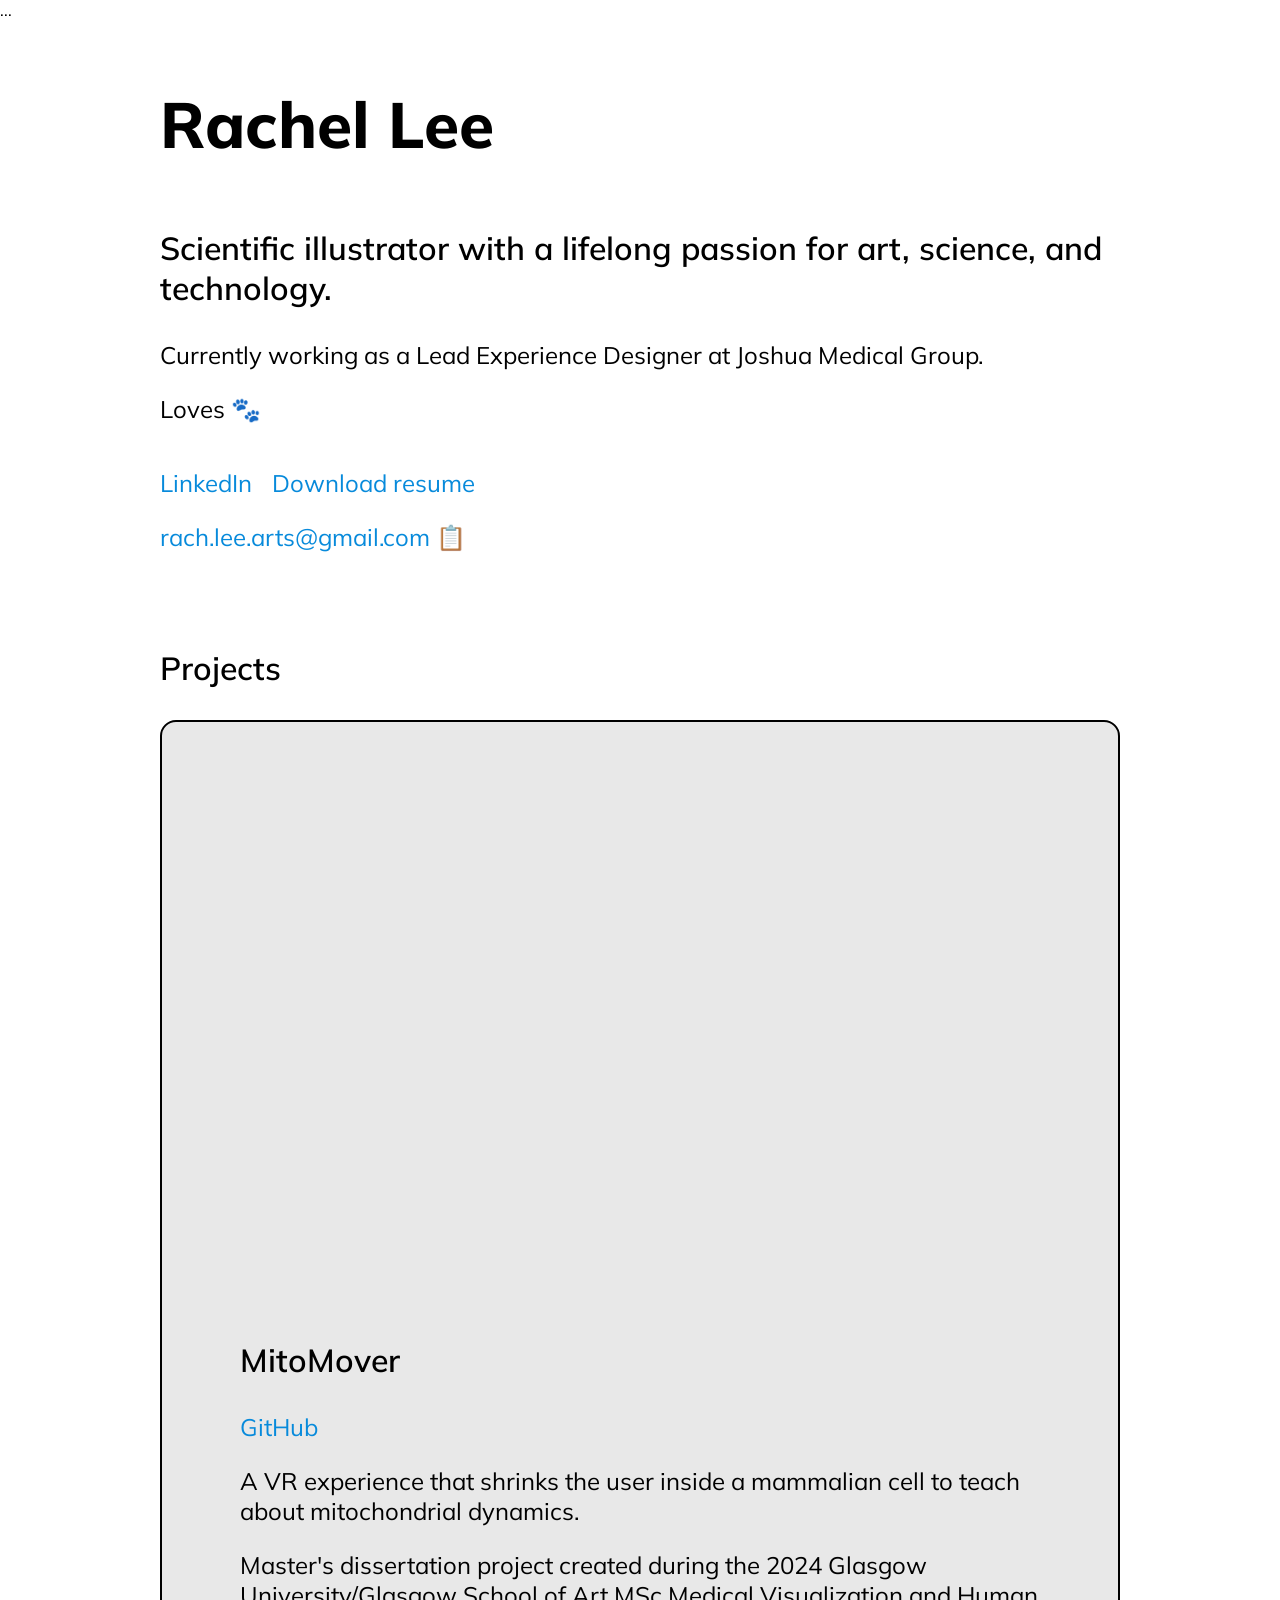
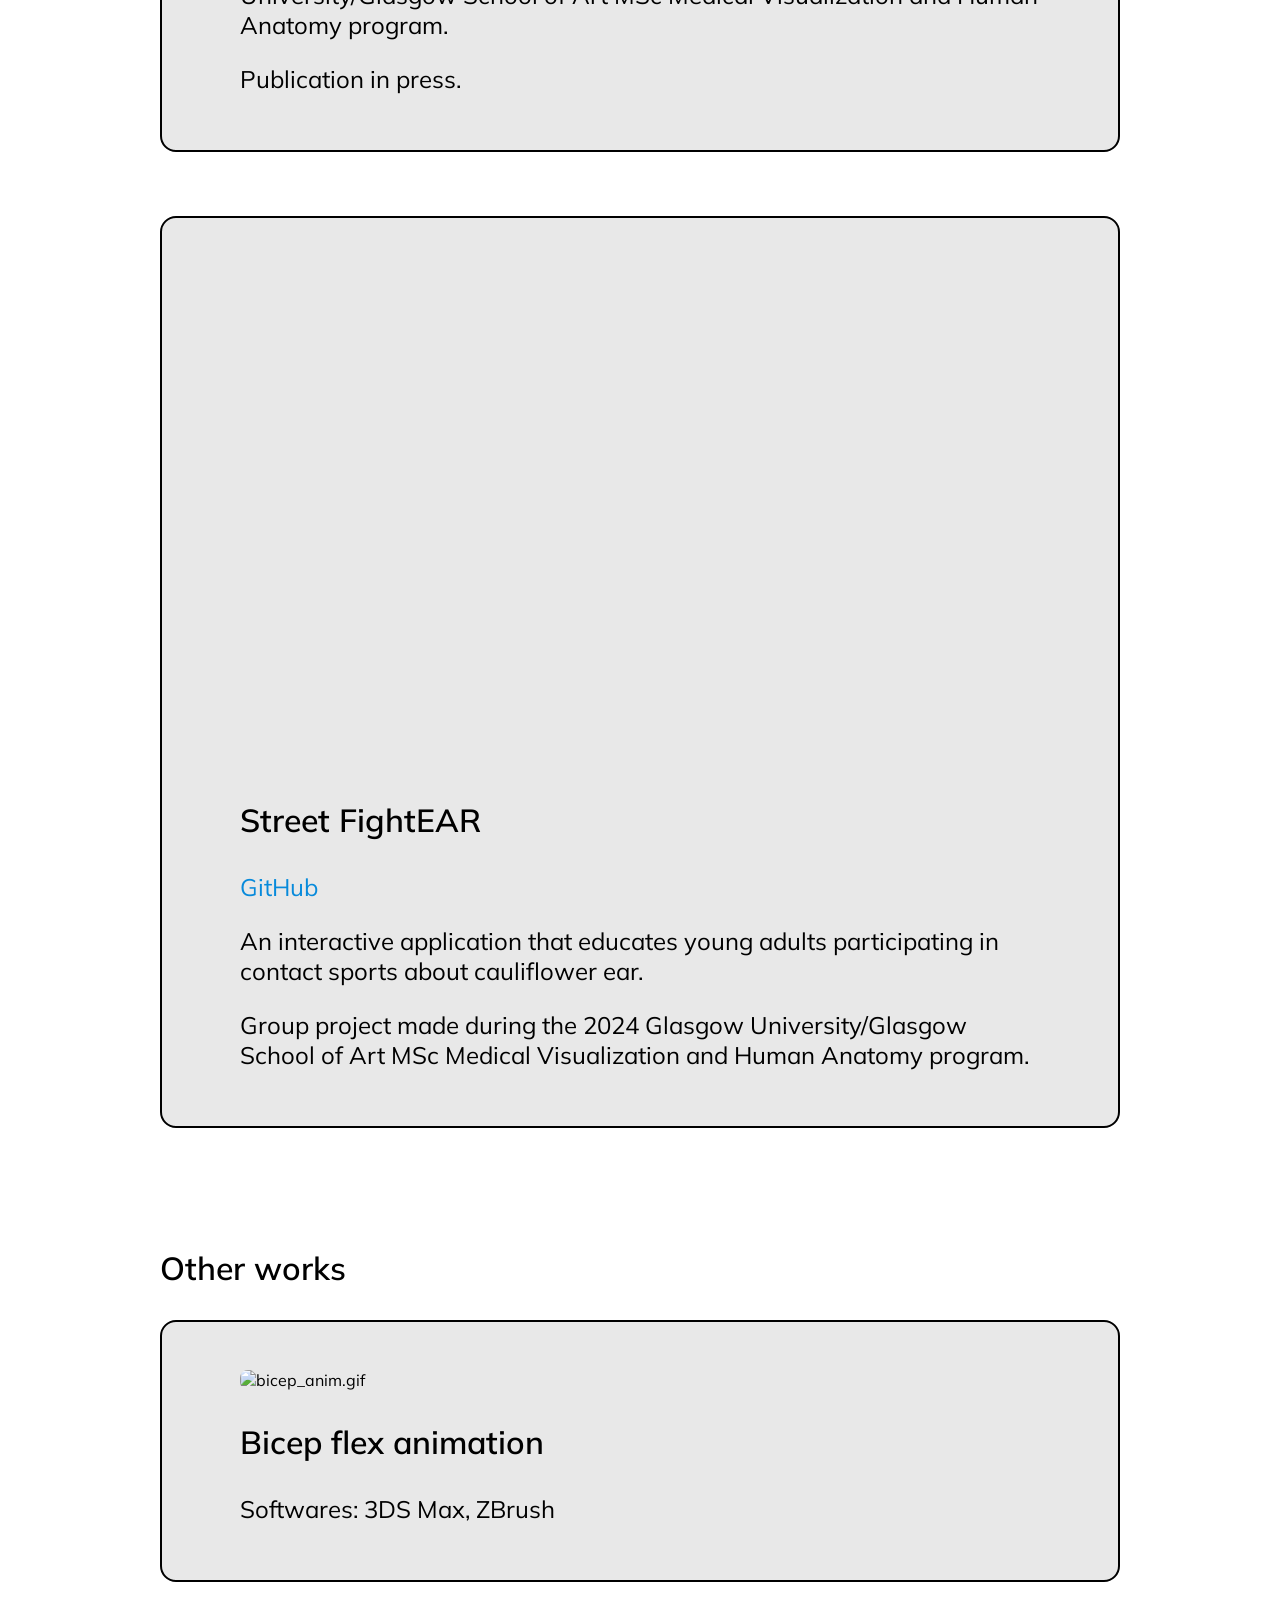
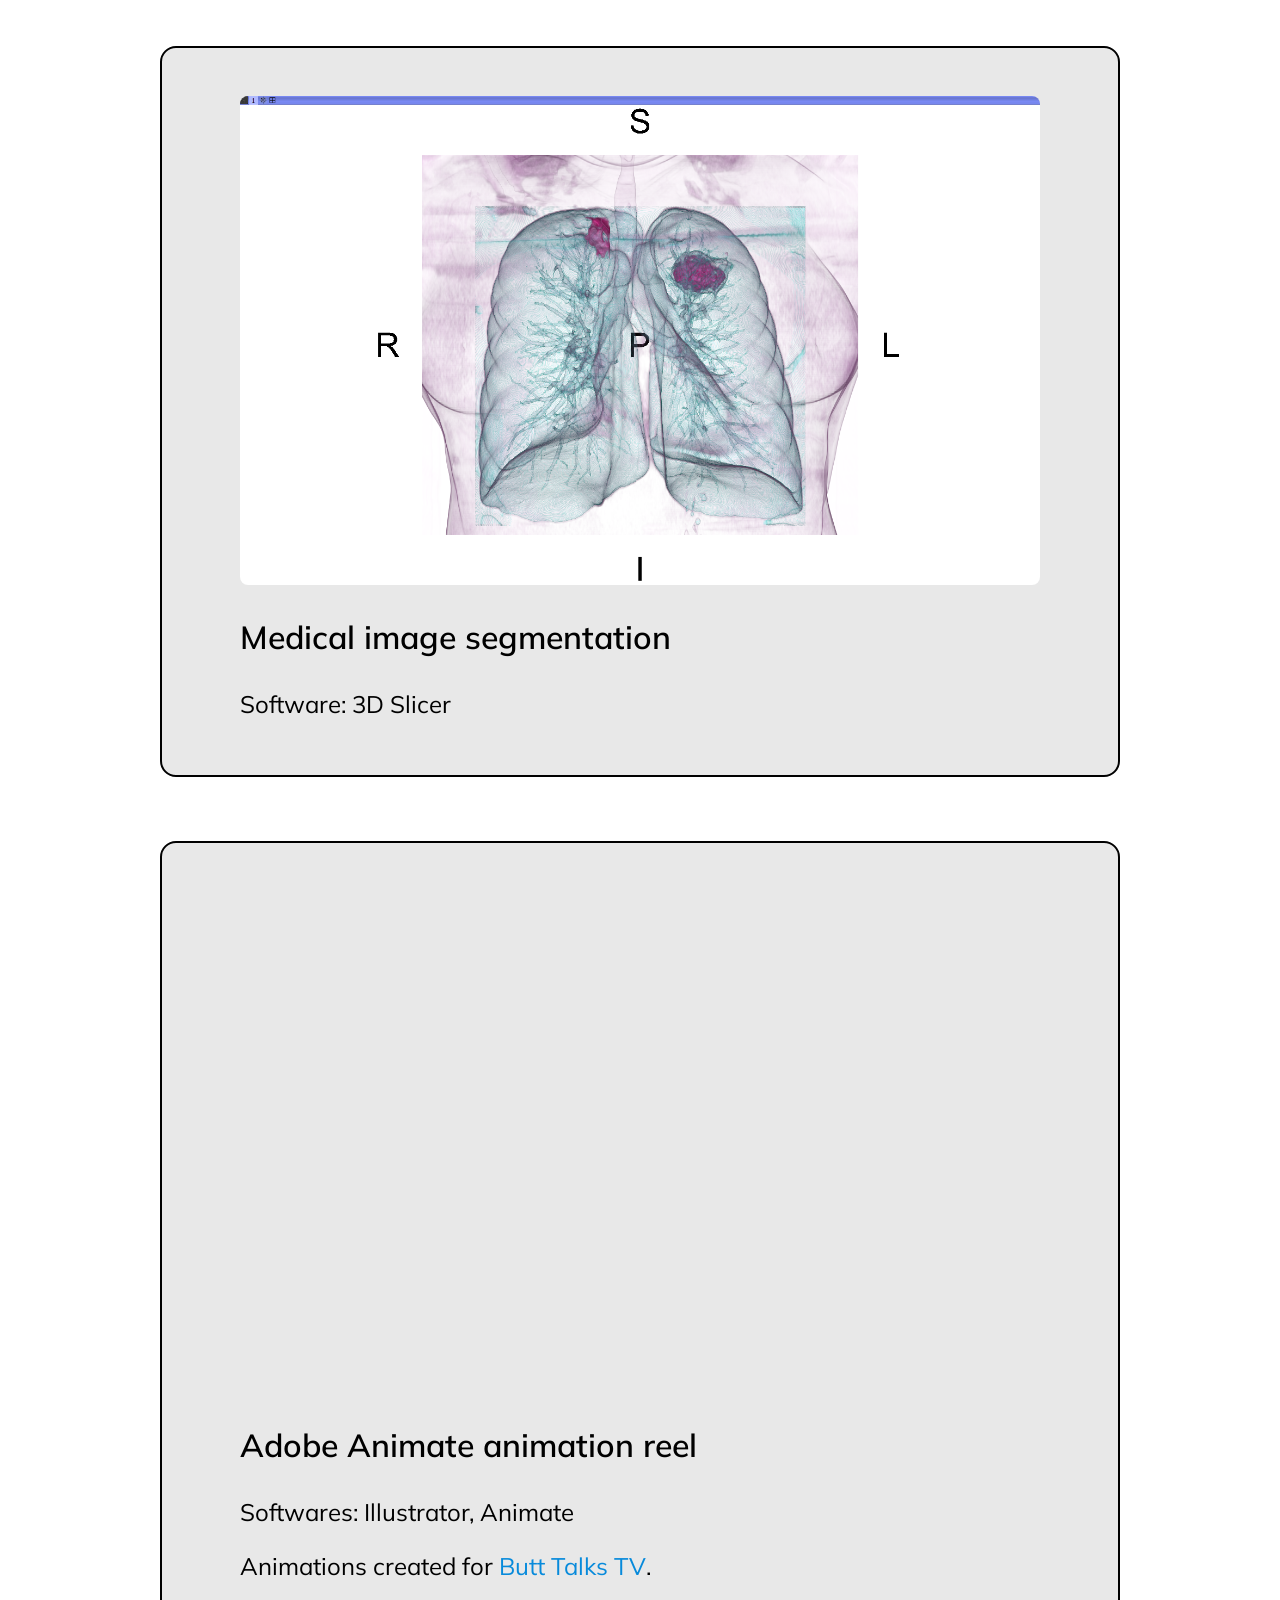
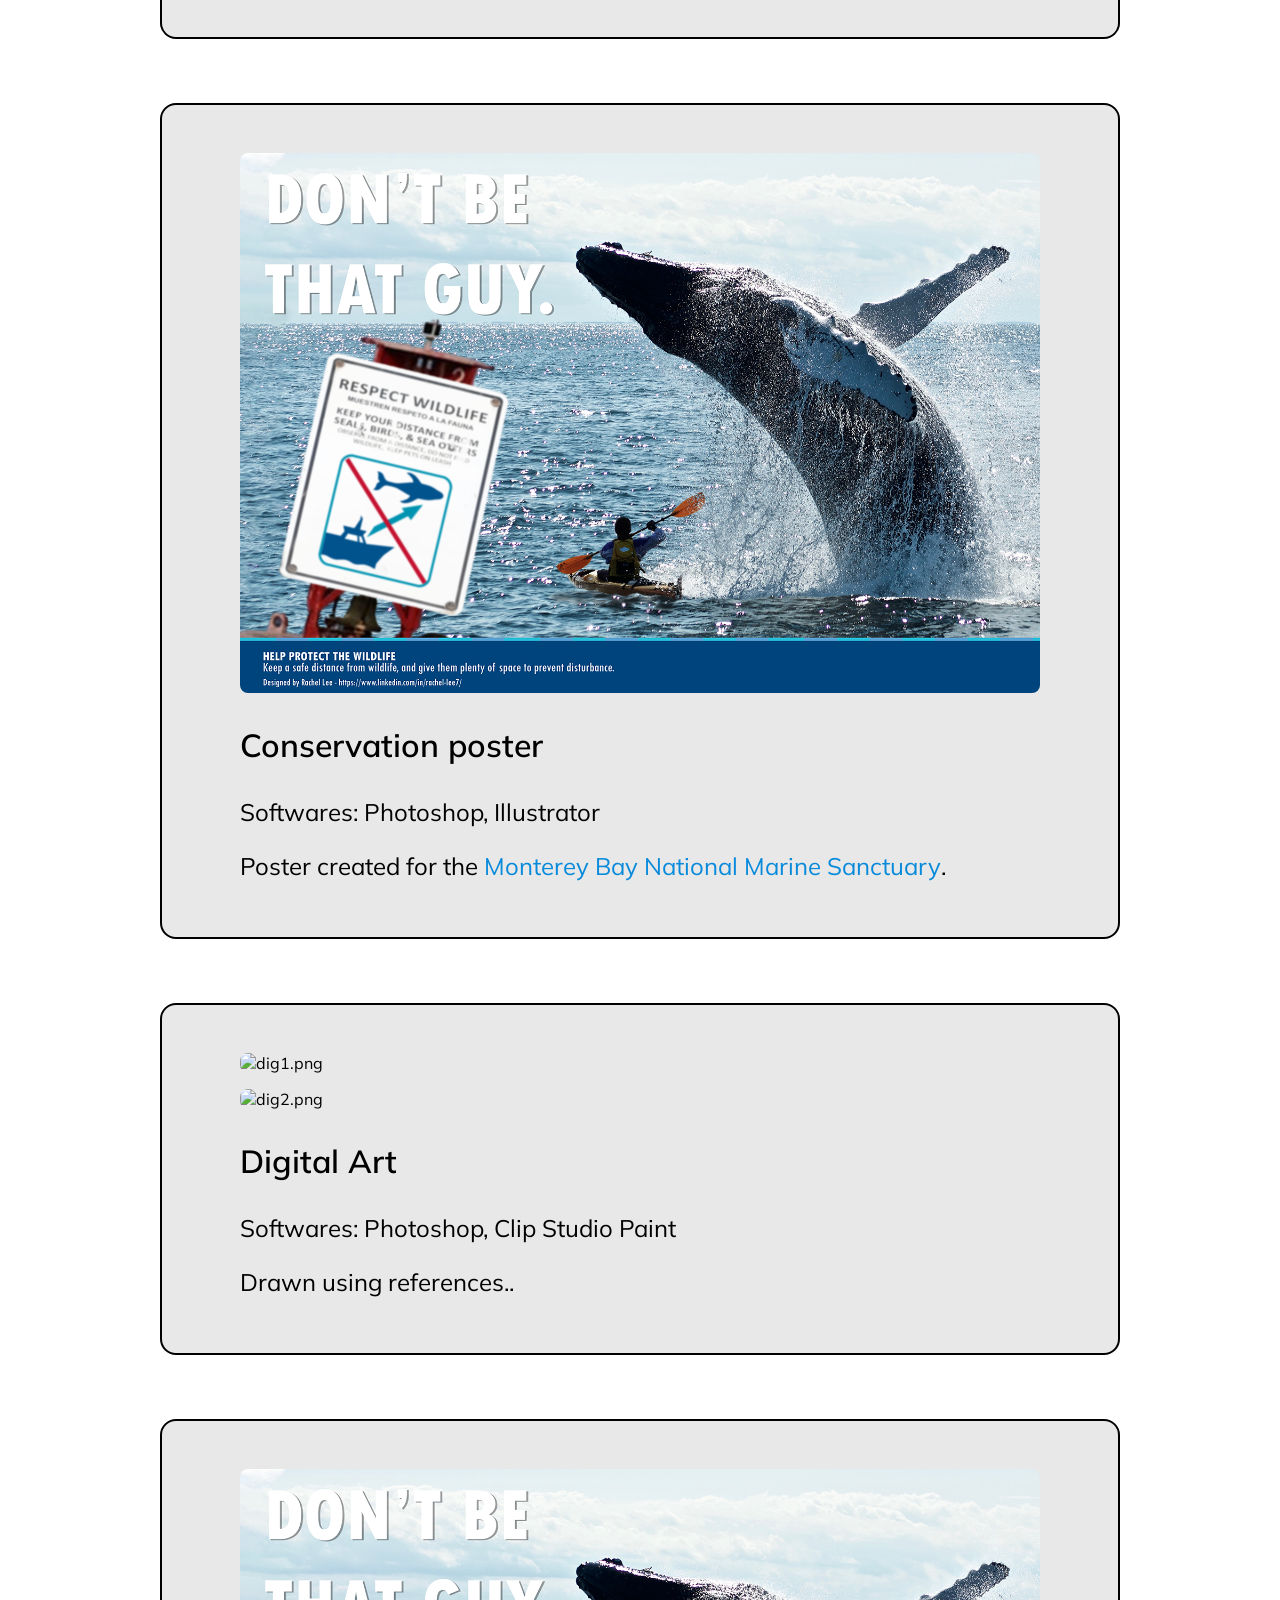
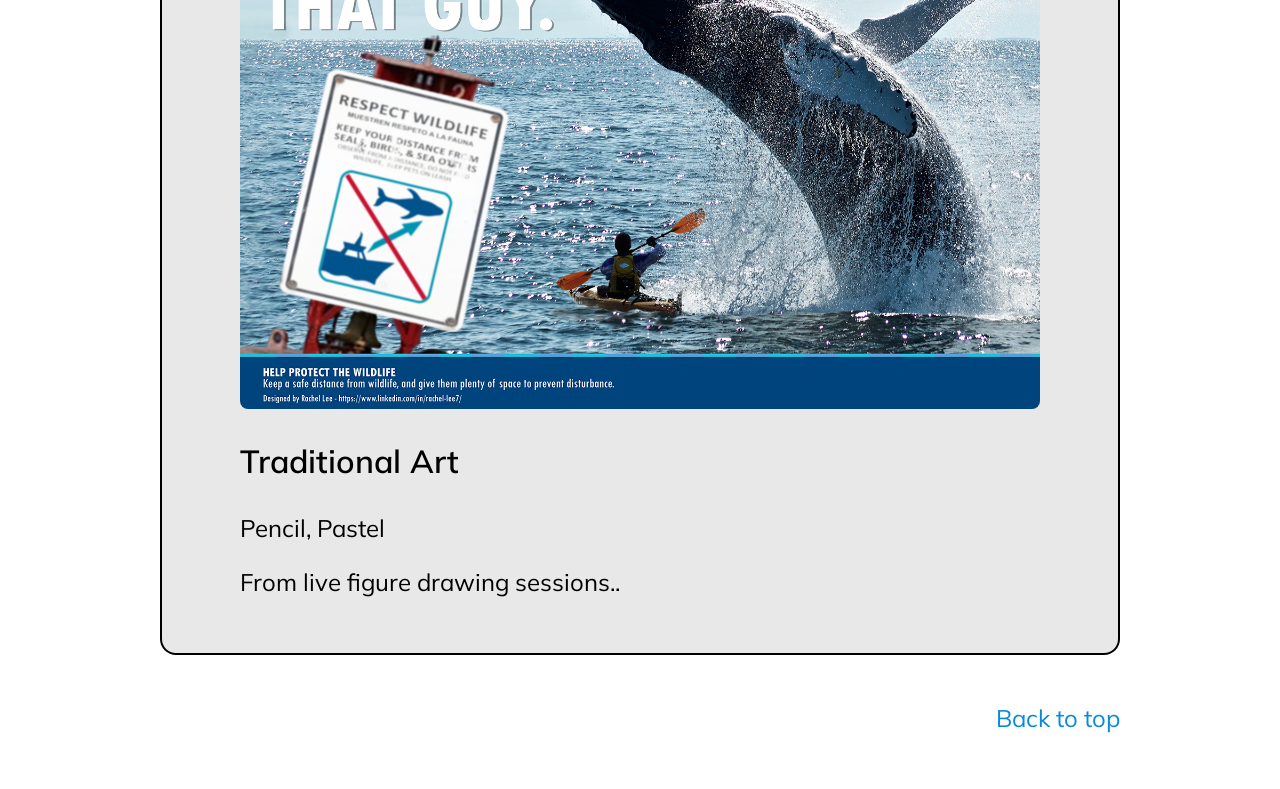
==== index.html @ 35b1713a "Update index.html" ====
<!DOCTYPE html>
<html>

    <head>
        <!-- TO DO: create/add github links, edit contents, change colors, consider multiple pages -->
        
        <link rel="stylesheet" href="style.css">
		<meta name="viewport" content="width=device-width, initial-scale=1.0">
        <title>&#128075; Rachel Lee</title>
		
    </head>
    
    <body>
	<header id="top">...</header>
	<div class="wrapper">
		<p class="title">Rachel Lee</p>
		<p class="bold">Scientific illustrator with a lifelong passion for art, science, and technology.</p>
		<p class="medium">Currently working as a Lead Experience Designer at Joshua Medical Group.</p>
		<!-- x at pni, y at joshua -->
		<p class="medium">Loves <span id="emoji">&#127912;</span></p> <!-- utf-8 -->
		<br>
		<a class="medium hover-underline" href="http://linkedin.com/in/rachel-lee7" target="_blank">LinkedIn</a>
		<a class="medium hover-underline" href="assets/RachelLee_resume.pdf" target="_blank" style= "display: inline-block; margin-left: 1rem">Download resume</a>
		<p style="color:#078adb" class="medium"><span class="hover-underline pointer" onclick="showPopup(); 
			copyToClipboard('rach.lee.arts@gmail.com')">rach.lee.arts@gmail.com</span> &#128203;
			<span id="popup" class="popup-text" style=color:black> Copied!</span></p>
		
		<br><br>
		
		<p class="bold">Projects</p>
		<div class="container">
			<div class="card">
				<div class="iframe-wrapper">
					<iframe
						src="https://youtube.com/embed/8kOj7WmjFhU" frameborder="0">
					</iframe>
				</div>
				<div class="content">
				<br>
					<p class="bold">MitoMover</p>
					<a class="medium hover-underline" href="https://github.com/rachleearts/MitoMover/releases/tag/v1.0.0" target="_blank">GitHub</a>
					<p class="medium">A VR experience that shrinks the user inside a mammalian cell to teach about mitochondrial dynamics.</p>
					<p class="medium">Master's dissertation project created during the 2024 Glasgow University/Glasgow School of Art MSc Medical Visualization and Human Anatomy program.</p>
					<p class="medium">Publication in press.</p>
				</div>
			</div>
		
			<div class="card">
				<div class="iframe-wrapper">
					<iframe
						src="https://youtube.com/embed/fTFsedqaJig" frameborder="0">
					</iframe>
				</div>
				<div class="content">
					<p class="bold">Street FightEAR</p>
					<a class="medium hover-underline" href="https://github.com/rachleearts/Street-FightEAR---final-week/releases" target="_blank">GitHub</a>
					<p class="medium">An interactive application that educates young adults participating in contact sports about cauliflower ear.</p>
					<p class="medium">Group project made during the 2024 Glasgow University/Glasgow School of Art MSc Medical Visualization and Human Anatomy program.</p>
				</div>
			</div>
		</div>
		
		<br><br>
		
		<p class="bold">Other works</p>
		<div class="container">
			<div class="card">
				<img src="assets/bicep_anim.gif" alt="bicep_anim.gif">
				<div class="content">
					<p class="bold">Bicep flex animation</p>
					<p class="medium">Softwares: 3DS Max, ZBrush</p>
				</div>
			</div>

			<div class="card">
				<img src="assets/seg.png" alt="segmentation.png">
				<div class="content">
					<p class="bold">Medical image segmentation</p>
					<p class="medium">Software: 3D Slicer</p>
				</div>
			</div>
				
			<div class="card">
				<div class="iframe-wrapper">
					<iframe
						src="https://youtube.com/embed/3YAs7QTSXOM" frameborder="0">
					</iframe>
				</div>
				<div class="content">
					<p class="bold">Adobe Animate animation reel</p>
					<p class="medium">Softwares: Illustrator, Animate</p>
					<p class="medium">Animations created for <a href="https://www.youtube.com/c/ButtTalksTV" target="_blank" class="hover-underline">Butt Talks TV</a>.</p>		
				</div>
			</div>
				
			<div class="card">
				<img src="assets/whale.png" alt="whale.png">
				<div class="content">
					<p class="bold">Conservation poster</p>
					<p class="medium">Softwares: Photoshop, Illustrator</p>
					<p class="medium">Poster created for the <a href="https://montereybay.noaa.gov/" target="_blank" class="hover-underline">Monterey Bay National Marine Sanctuary</a>.</p>
				</div>
			</div>

			<div class="card">
				<img src="assets/dig1.png" alt="dig1.png">
				<img src="assets/dig2.png" alt="dig2.png">
				<div class="content">
					<p class="bold">Digital Art</p>
					<p class="medium">Softwares: Photoshop, Clip Studio Paint</p>
					<p class="medium">Drawn using references.</a>.</p>
				</div>
			</div>

			<div class="card">
				<img src="assets/whale.png" alt="whale.png">
				<div class="content">
					<p class="bold">Traditional Art</p>
					<p class="medium">Pencil, Pastel</p>
					<p class="medium">From live figure drawing sessions.</a>.</p>
				</div>
			</div>
			
		</div>
		
		<p style="text-align: right;">
			<a href="#top" class="medium hover-underline">Back to top</a>
		</p>
		
		<br><br>
		
	</div>
	
	<script>
		//unicode
		//palette, pawprint, gi, camping, gaming, plant, sushi, beach
		const emojis = ['\u{1F3A8}', '\u{1F43E}', '\u{1F94B}','\u{1F3D5}\ufe0f', '\u{1F3AE}', '\u{1F331}', '\u{1F363}', '\u{1F3D6}\ufe0f'];
		let index = 0;
	
		setInterval(() => {
		  index = (index + 1) % emojis.length;
		  document.getElementById('emoji').textContent = emojis[index];
		}, 2000); // 2000ms = 2 seconds
	</script>

	<script>
		function showPopup() {
		  const popup = document.getElementById('popup');
		  popup.classList.add('show');
		  setTimeout(() => {
			popup.classList.remove('show');
		  }, 1000);
		}
	</script>

	<script>
		function copyToClipboard(text) {
		  navigator.clipboard.writeText(text)
		}
	</script>
	
    </body>
	
</html>
---- style.css ----
@font-face {
	font-family: "Mulish";
	src: url(assets/Mulish-VariableFont_wght.ttf);
	font-weight: 400 800;
}

body {
	font-family: "Mulish", sans-serif;
	background-color: #fff;
	margin: 0;
}

.wrapper {
	max-width: 960px;
	margin: 0 auto;
	padding: 0 1rem;
}

.title {
	font-size: clamp(2rem, 8vw, 4rem);
	font-weight: 800;
}

.bold {
	font-size: clamp(1.5rem, 5vw, 2rem);
	font-weight: 600;
}

.medium {
	font-size: clamp(1.1rem, 4vw, 1.5rem);
	font-weight: 400;
}

.small {
	font-size: clamp(1rem, 3vw, 1.2rem);
	font-weight: 400;
}

a {
	color: #078adb;
	text-decoration: none;
}

a:hover {
	color: #42aaeb;
}

.hover-underline {
	position: relative;
	display: inline-block;
	cursor: pointer;
	text-decoration: none; /* remove default underline */
}

.hover-underline::after {
	content: '';
	position: absolute;
	left: 50%;
	bottom: 0;
	width: 0%;
	height: 2px;
	background-color: #42aaeb; /* your hover color */
	transform: translateX(-50%);
	transition: width 0.3s ease, opacity 0.3s ease;
	opacity: 0;
}

.hover-underline:hover::after {
	width: 100%;
	opacity: 1;
}

.pointer {
	cursor: pointer;
}

.popup-text {
	opacity: 0;
	visibility: hidden;
	transition: opacity 0.2s ease, visibility 0.2s ease;
}

.popup-text.show {
	opacity: 1;
	visibility: visible;
}

.container {
	display: flex;
	flex-wrap: wrap;
	gap: 4rem;
	margin-bottom: 3rem;
}

.card {
	flex: 1 1 100%;
	background: #E8E8E8;
	border-style: solid;
	border-width: 2px 2px 2px 2px;
	border-radius: 1rem;
	padding: 2rem;
}

@media (min-width: 768px) {
	.card {
		flex: 1 1 50%;
	}
}

.card iframe,
.card img {
	width: 100%;
	max-width: 800px;
	height: auto;
	display: block;
	margin: 1rem auto;
	border-radius: 0.5rem;
}

.card .content {
	max-width: 800px;
	margin: 1rem auto;
}

.iframe-wrapper {
    position: relative;
    width: 100%;
	max-width: 800px;
	margin: 1rem auto;
    padding-top: 56.25%; /* 16:9 aspect ratio */
    overflow: hidden;
    border-radius: 0.5rem;
}

.iframe-wrapper iframe {
    position: absolute;
    top: 0;
    left: 0;
    width: 100%;
    height: 100%;
    border: 0;
}
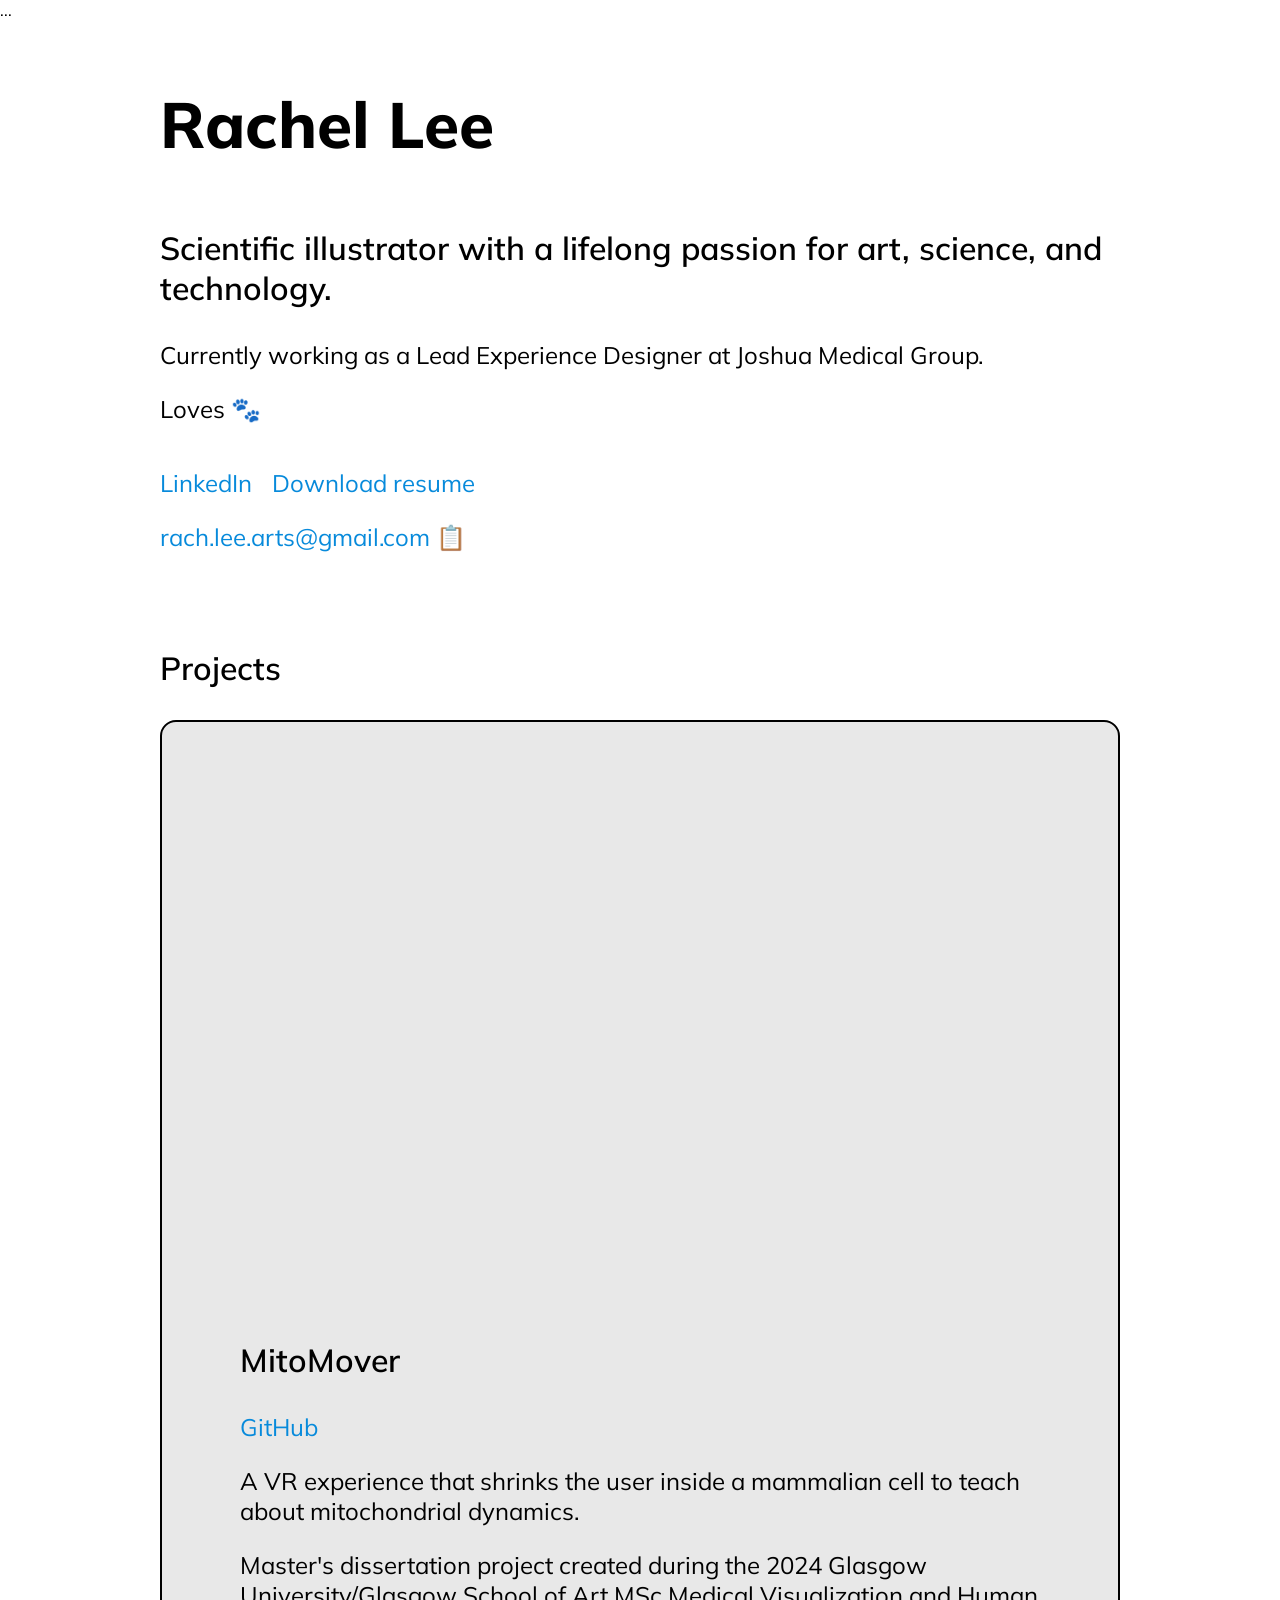
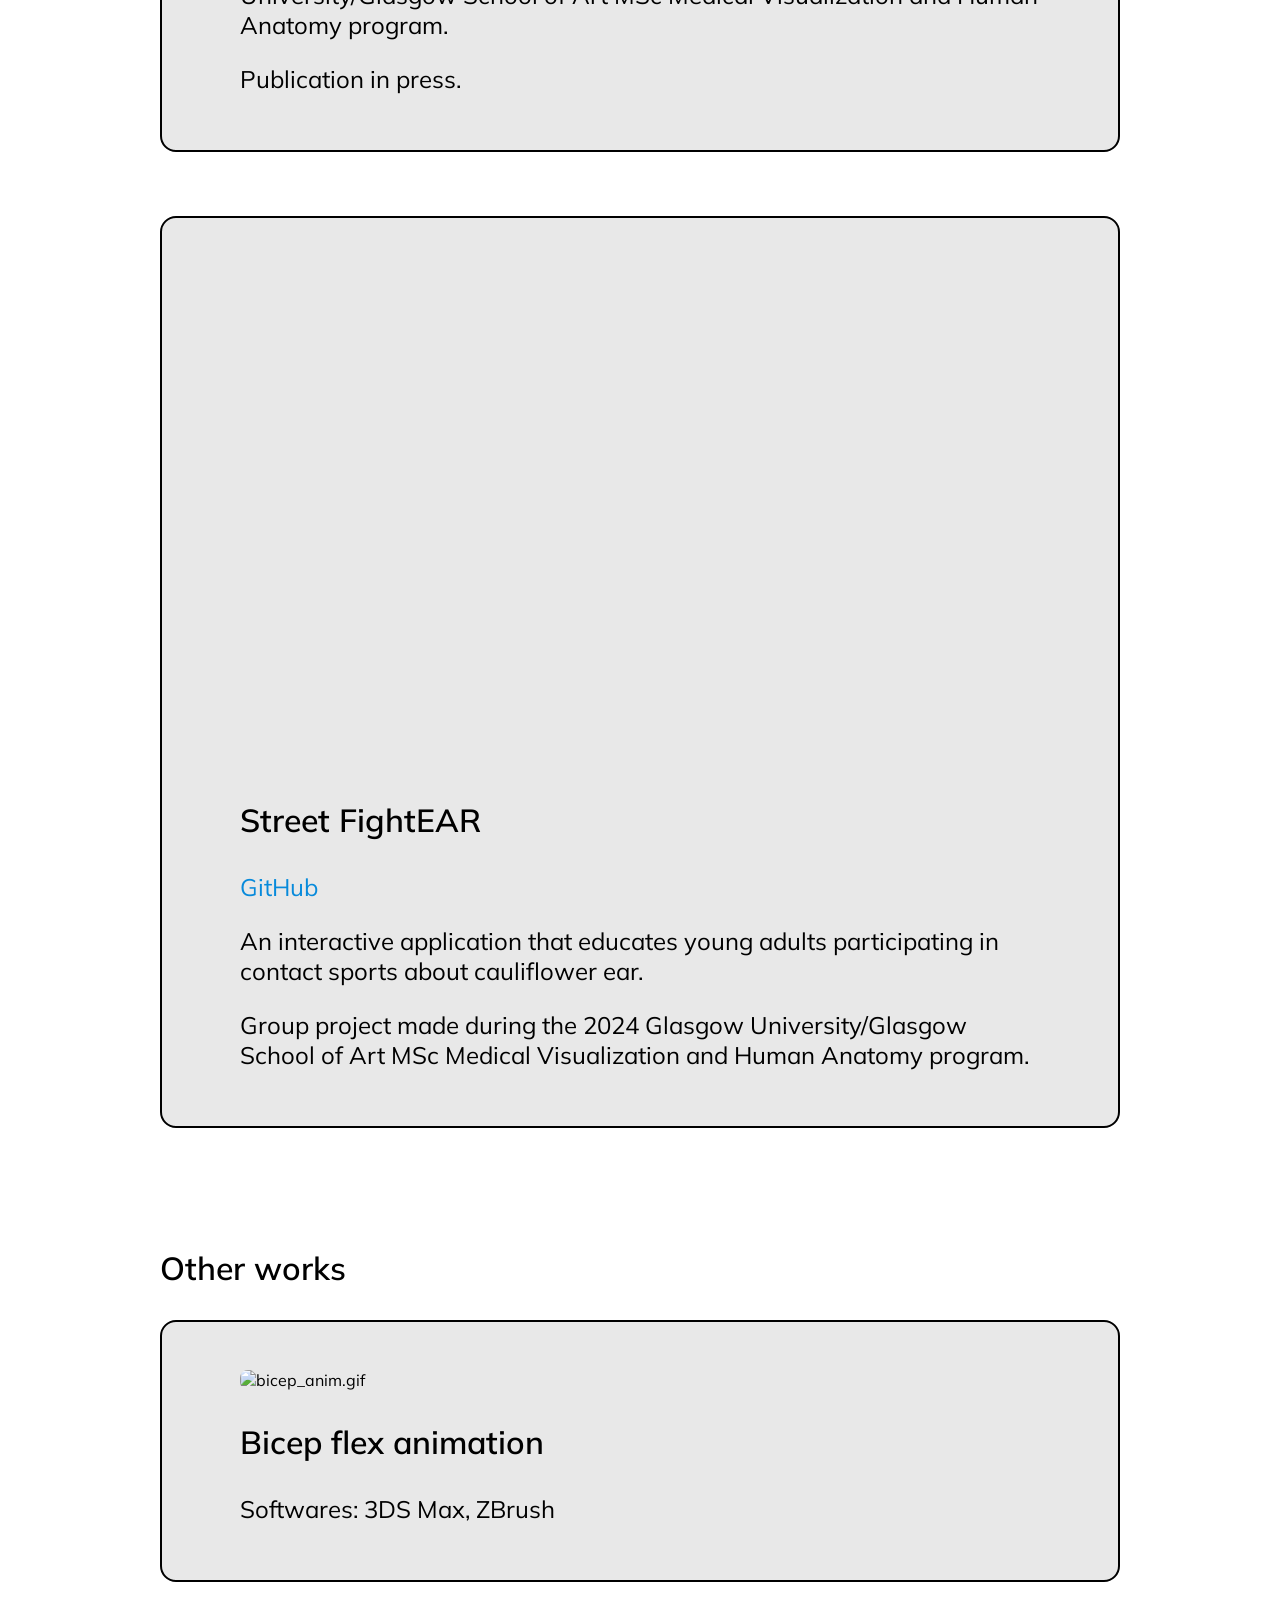
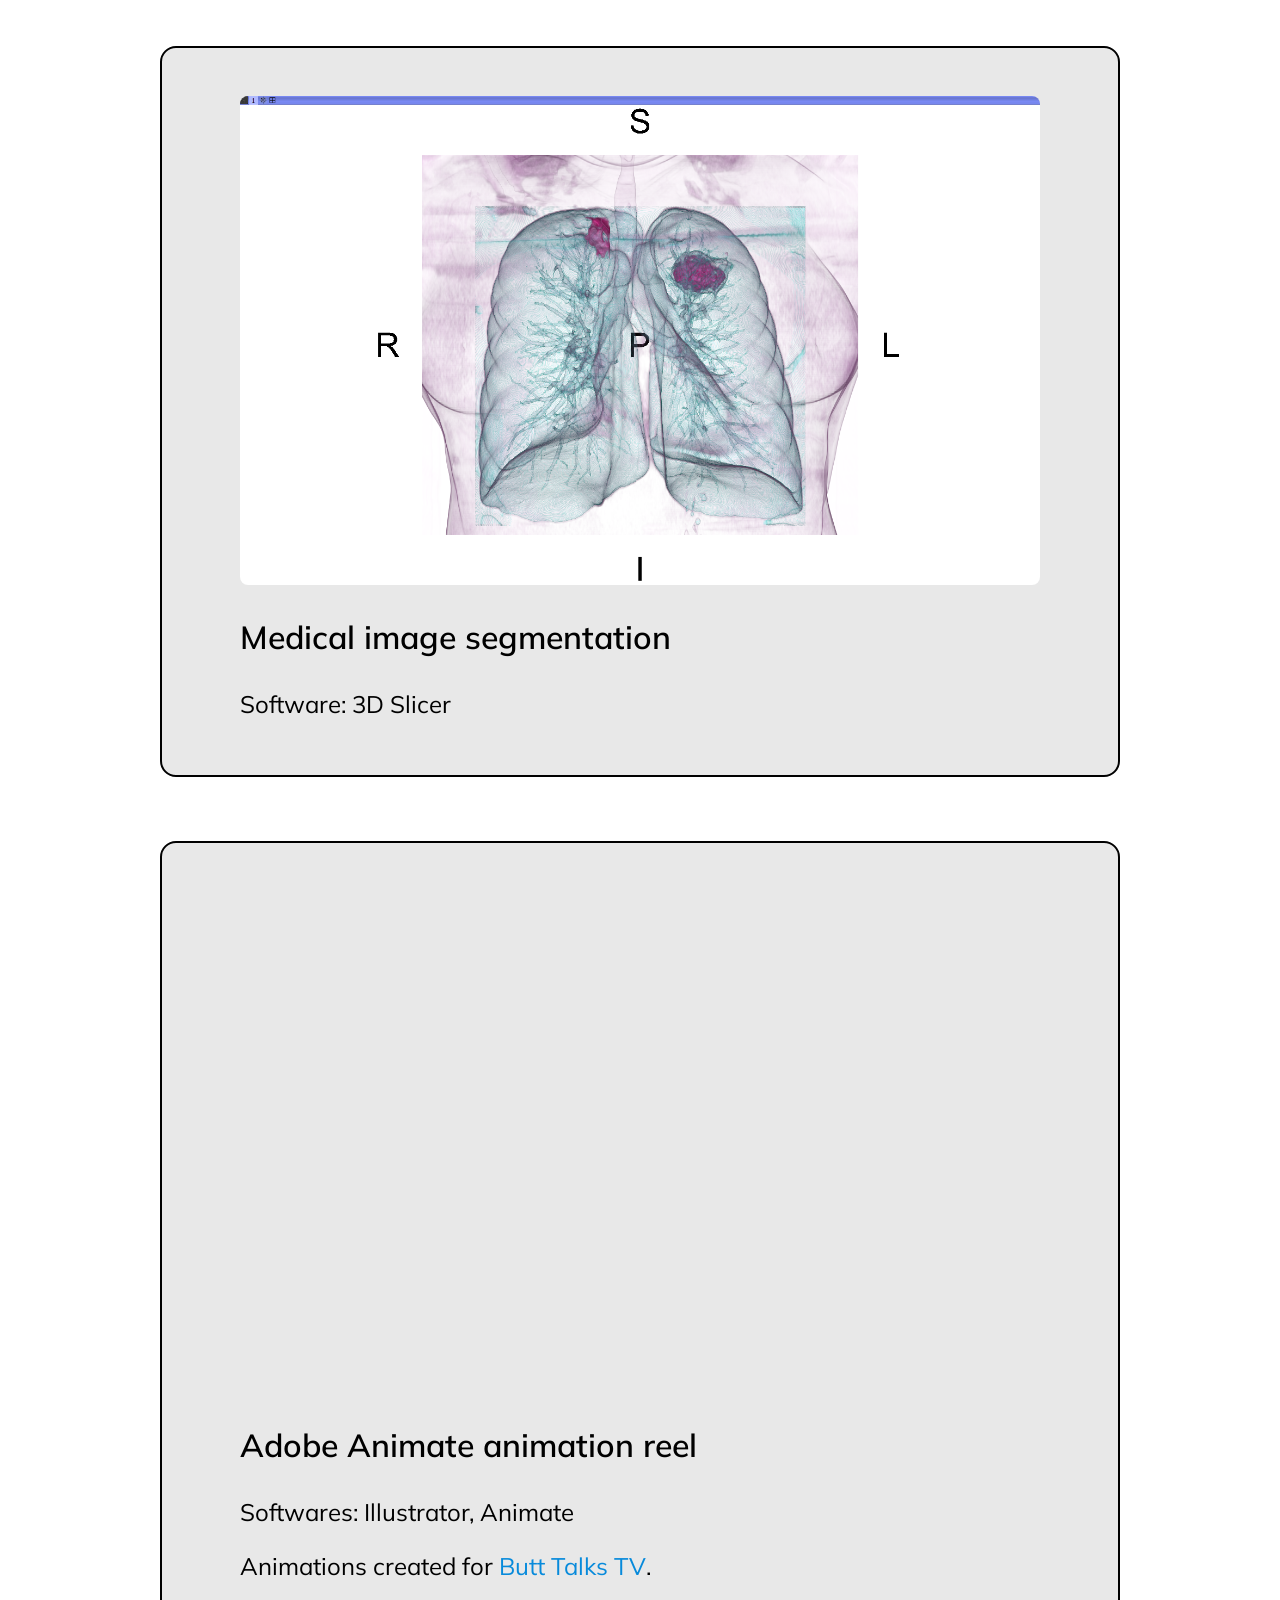
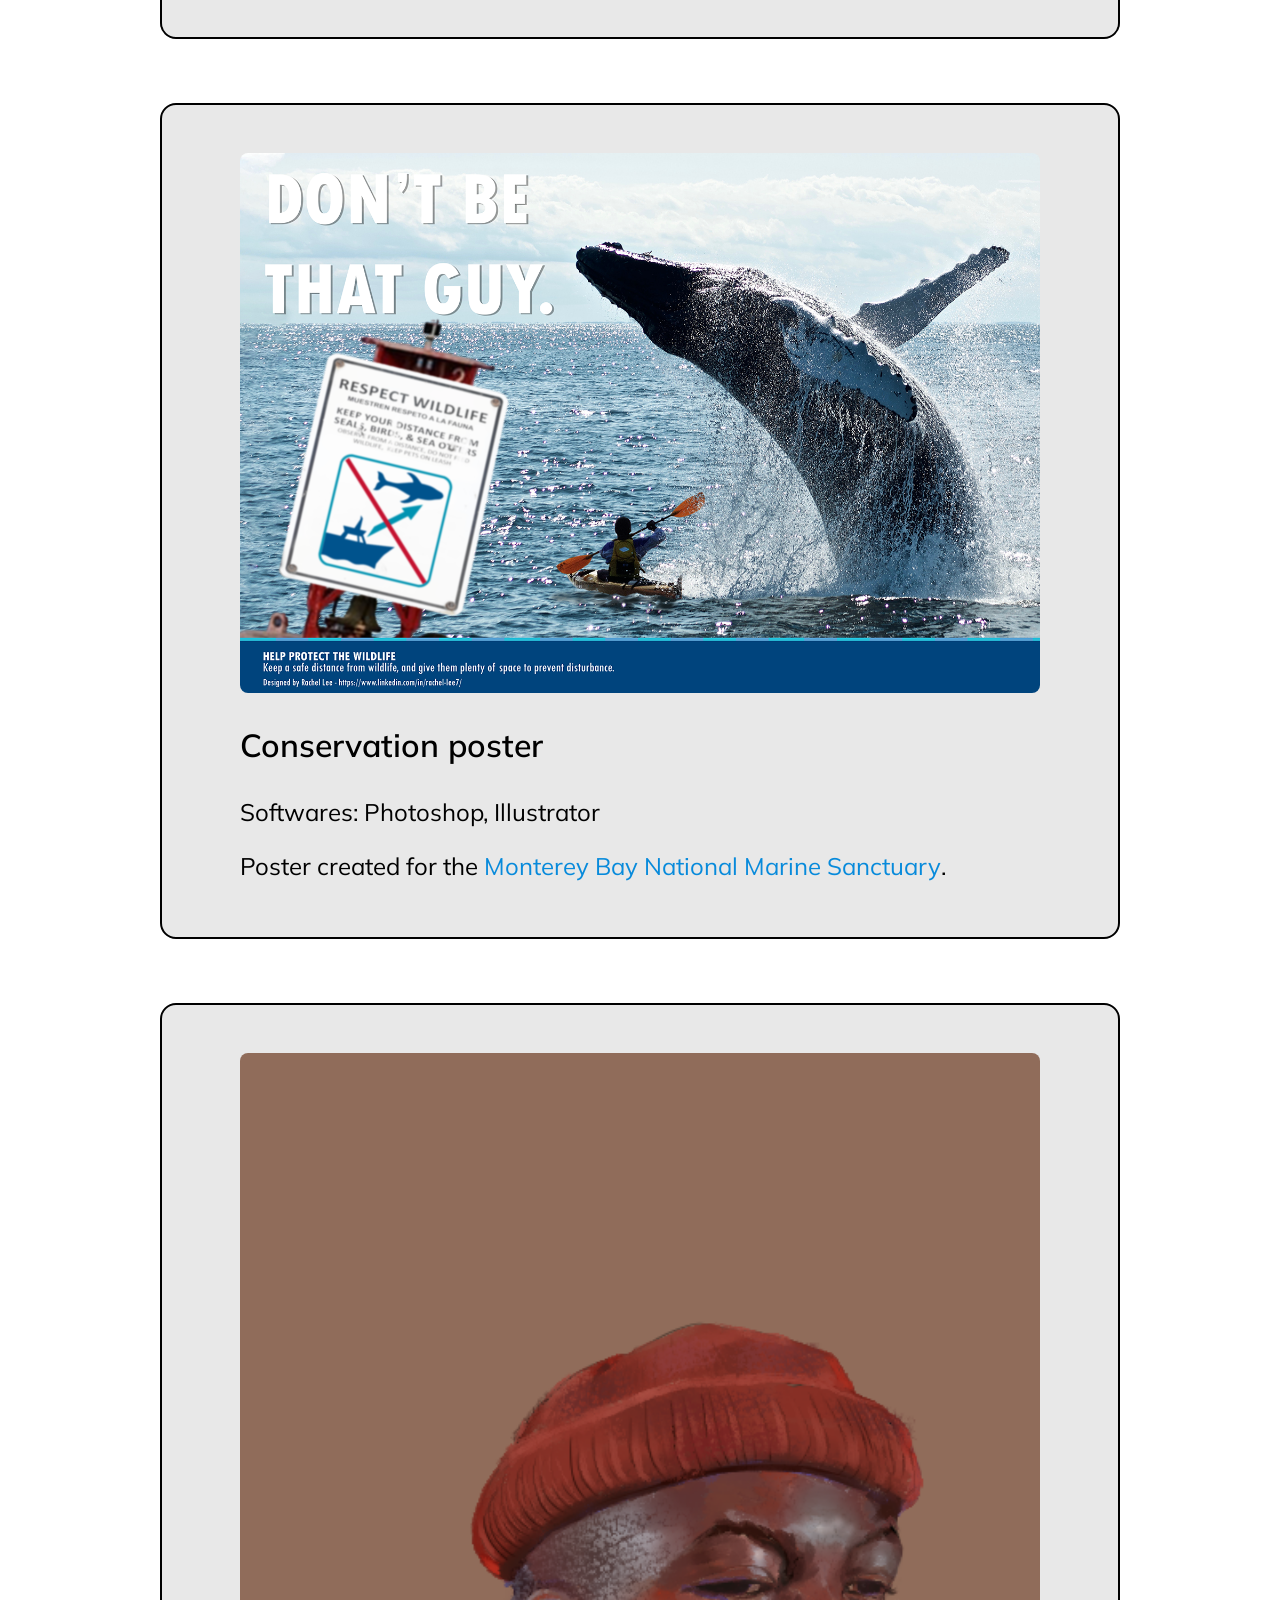
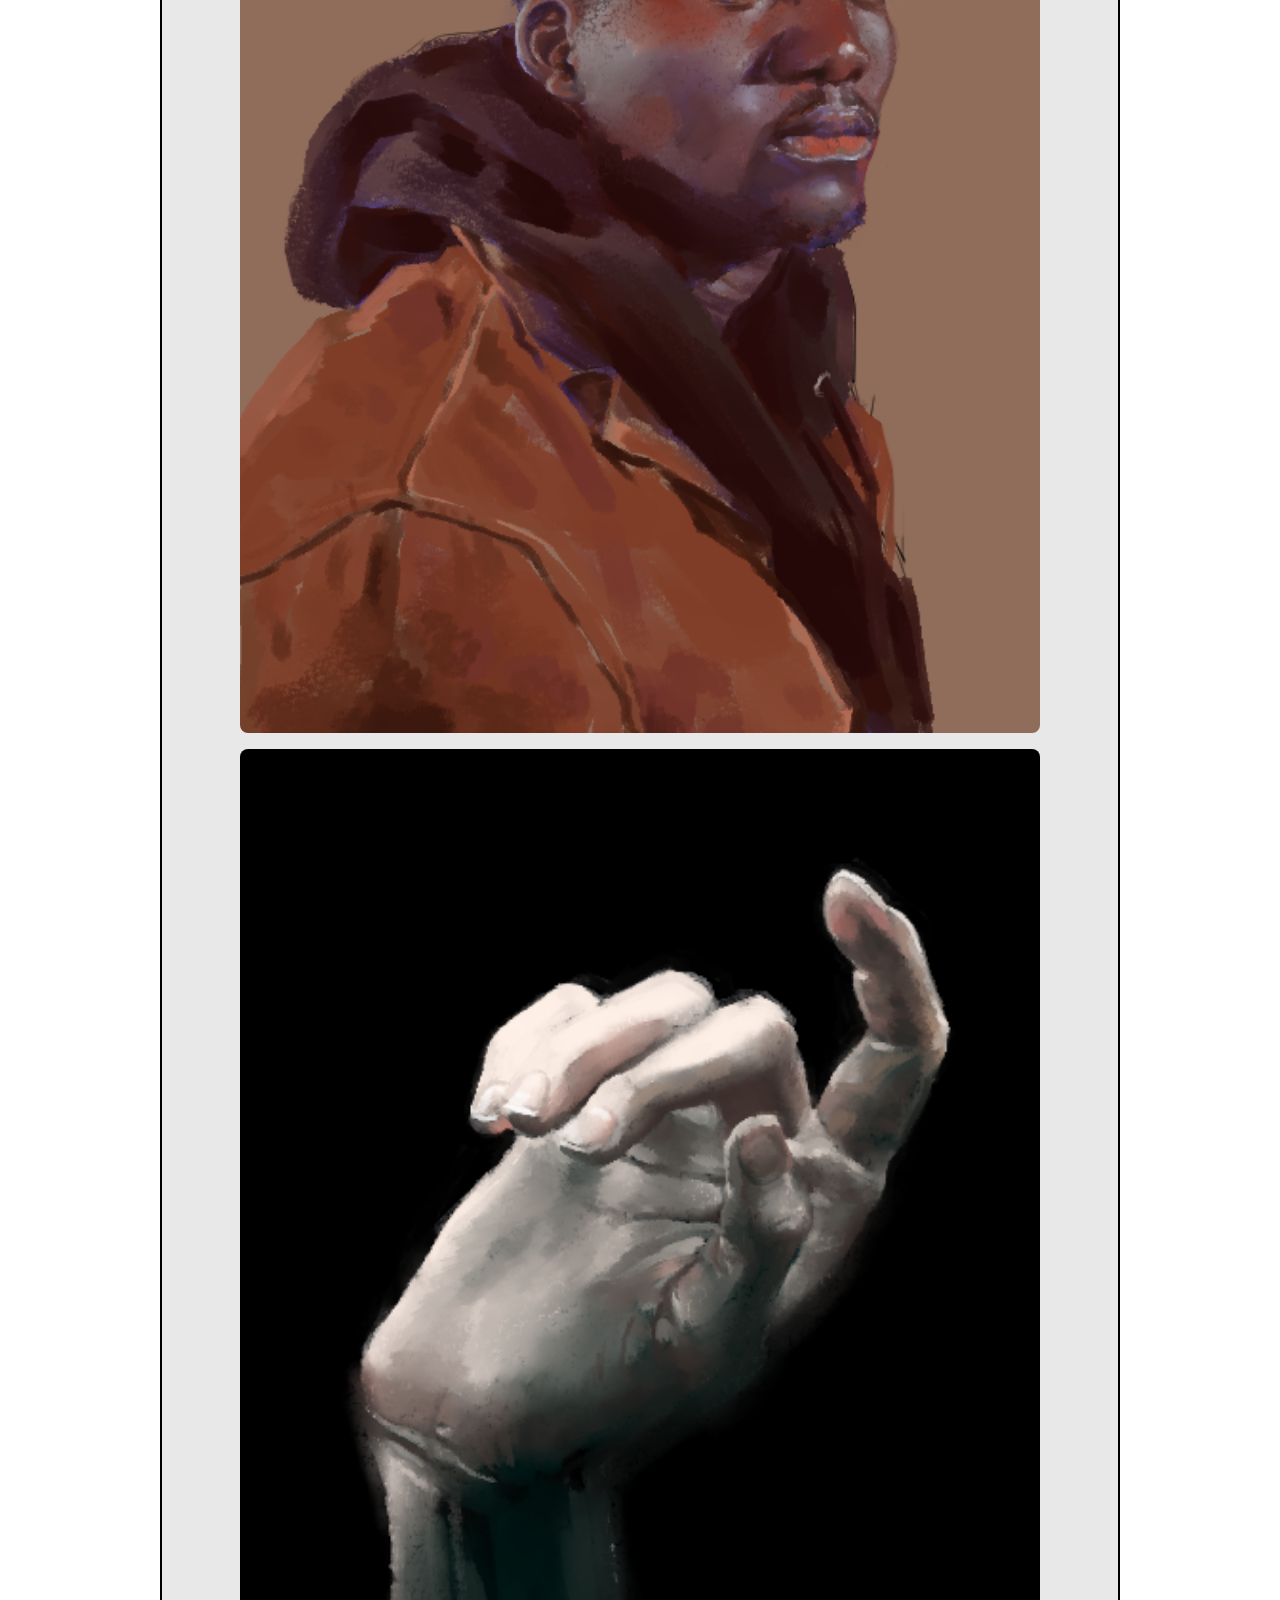
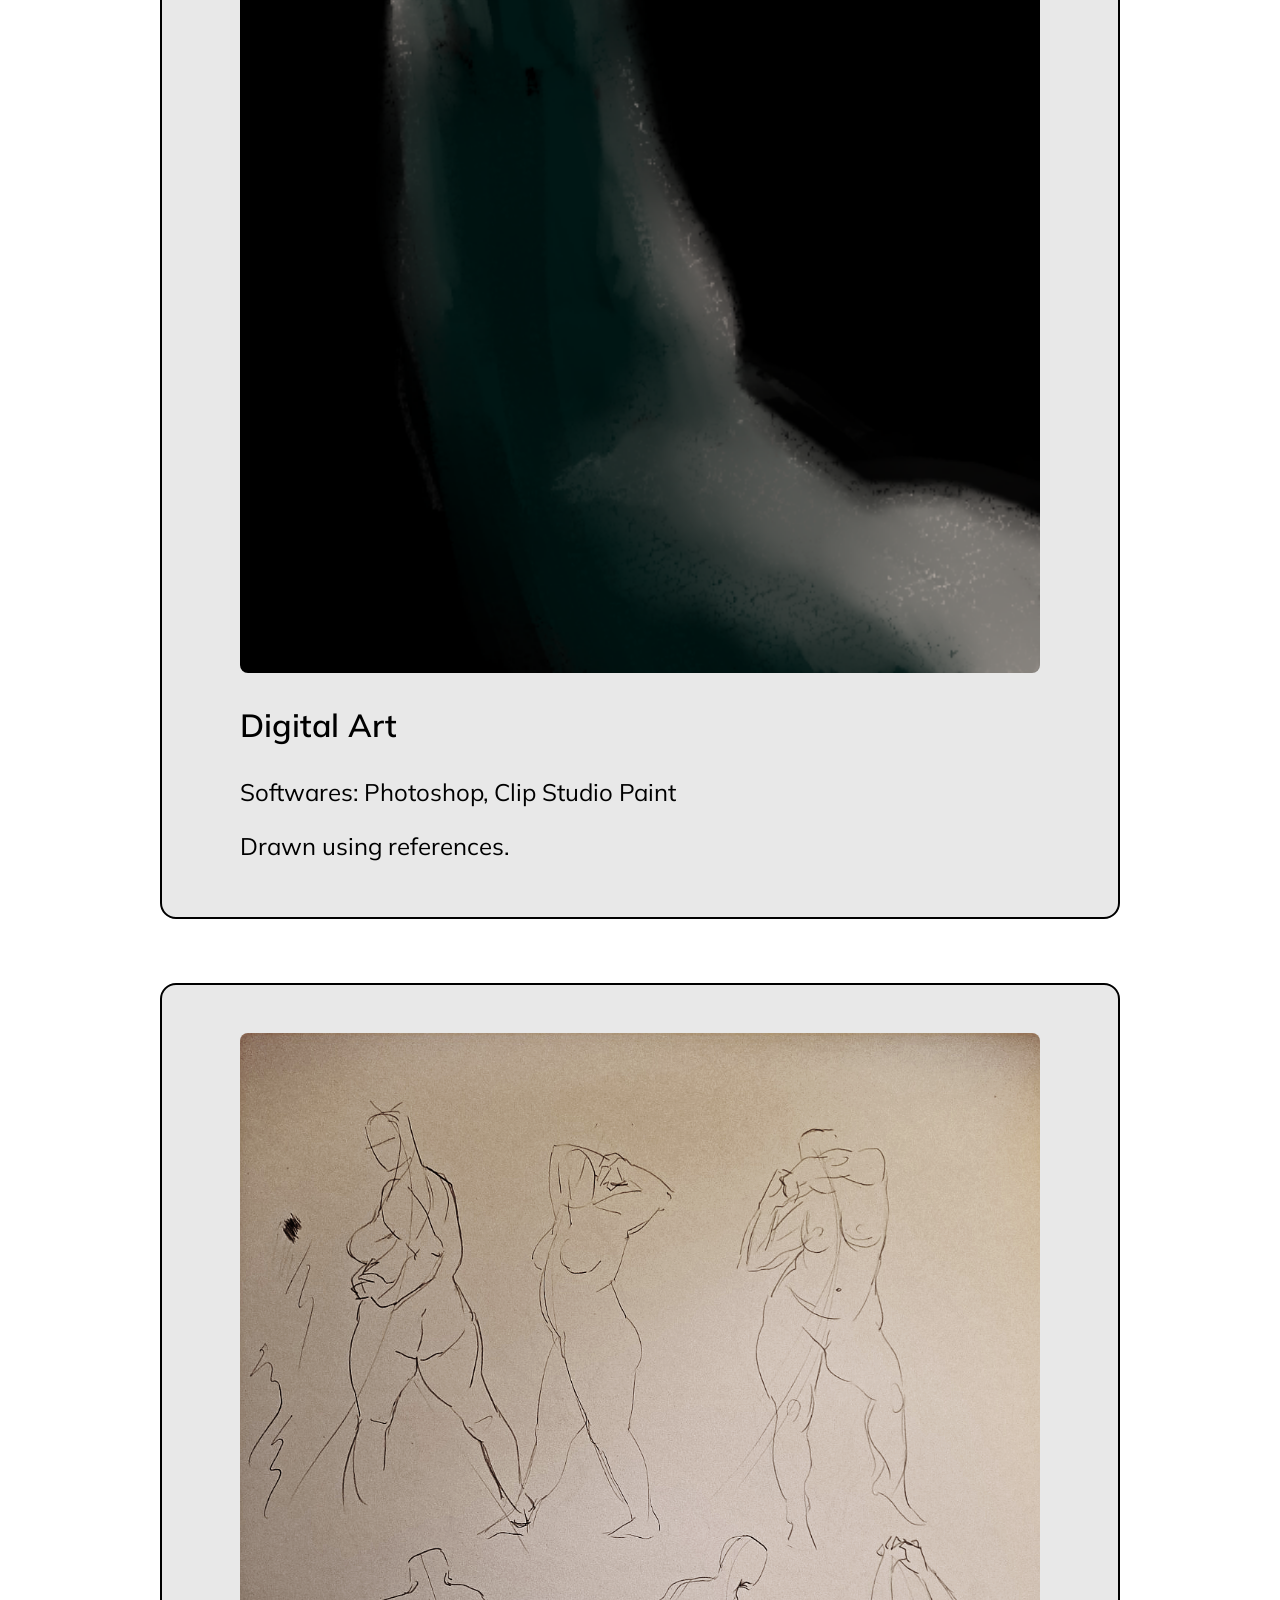
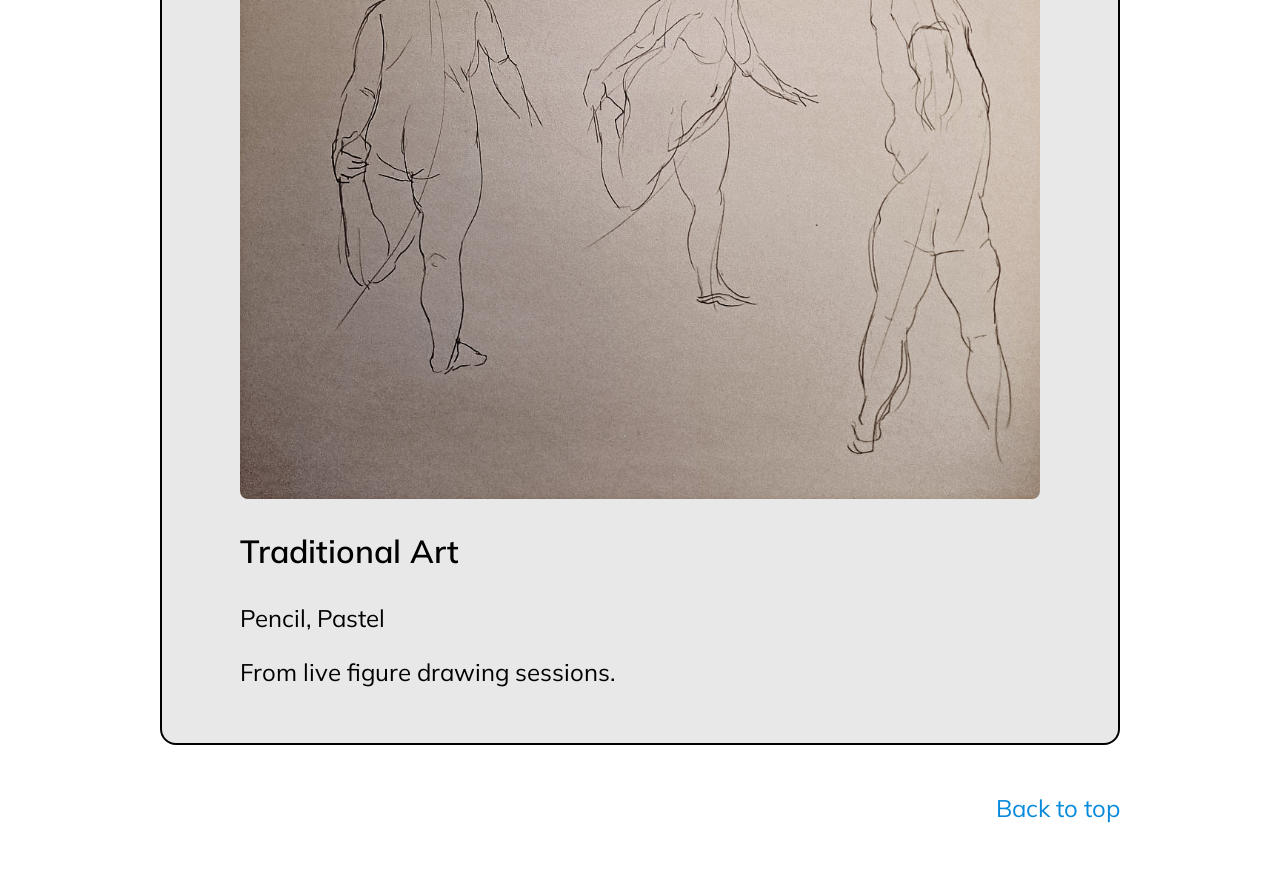
==== commit 70e90705: "Update index.html" ====
--- a/index.html
+++ b/index.html
@@ -103,21 +103,21 @@
 			</div>
 
 			<div class="card">
-				<img src="assets/dig1.png" alt="dig1.png">
-				<img src="assets/dig2.png" alt="dig2.png">
+				<img src="assets/dig_1.png" alt="dig_1.png">
+				<img src="assets/dig_2.png" alt="dig_2.png">
 				<div class="content">
 					<p class="bold">Digital Art</p>
 					<p class="medium">Softwares: Photoshop, Clip Studio Paint</p>
-					<p class="medium">Drawn using references.</a>.</p>
+					<p class="medium">Drawn using references</a>.</p>
 				</div>
 			</div>
 
 			<div class="card">
-				<img src="assets/whale.png" alt="whale.png">
+				<img src="assets/tra_1.png" alt="tra_1.png">
 				<div class="content">
 					<p class="bold">Traditional Art</p>
 					<p class="medium">Pencil, Pastel</p>
-					<p class="medium">From live figure drawing sessions.</a>.</p>
+					<p class="medium">From live figure drawing sessions</a>.</p>
 				</div>
 			</div>
 			
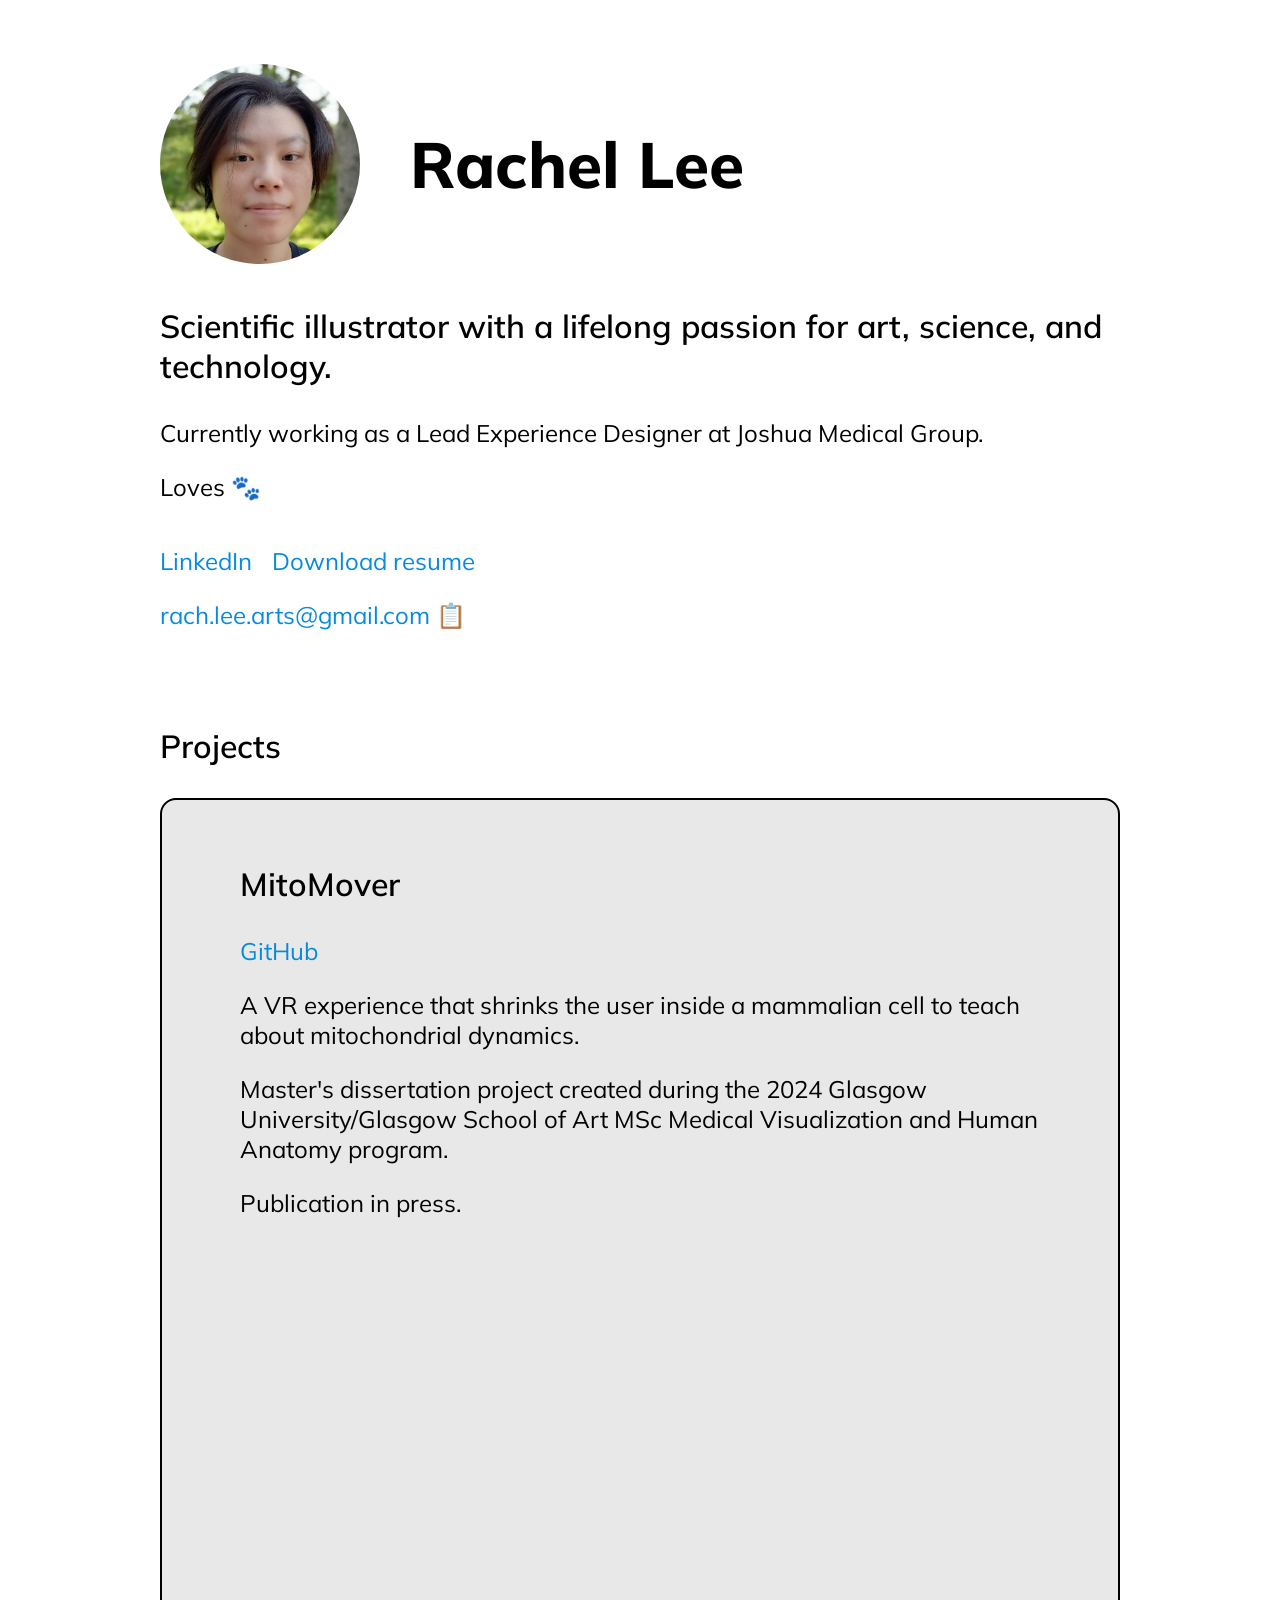
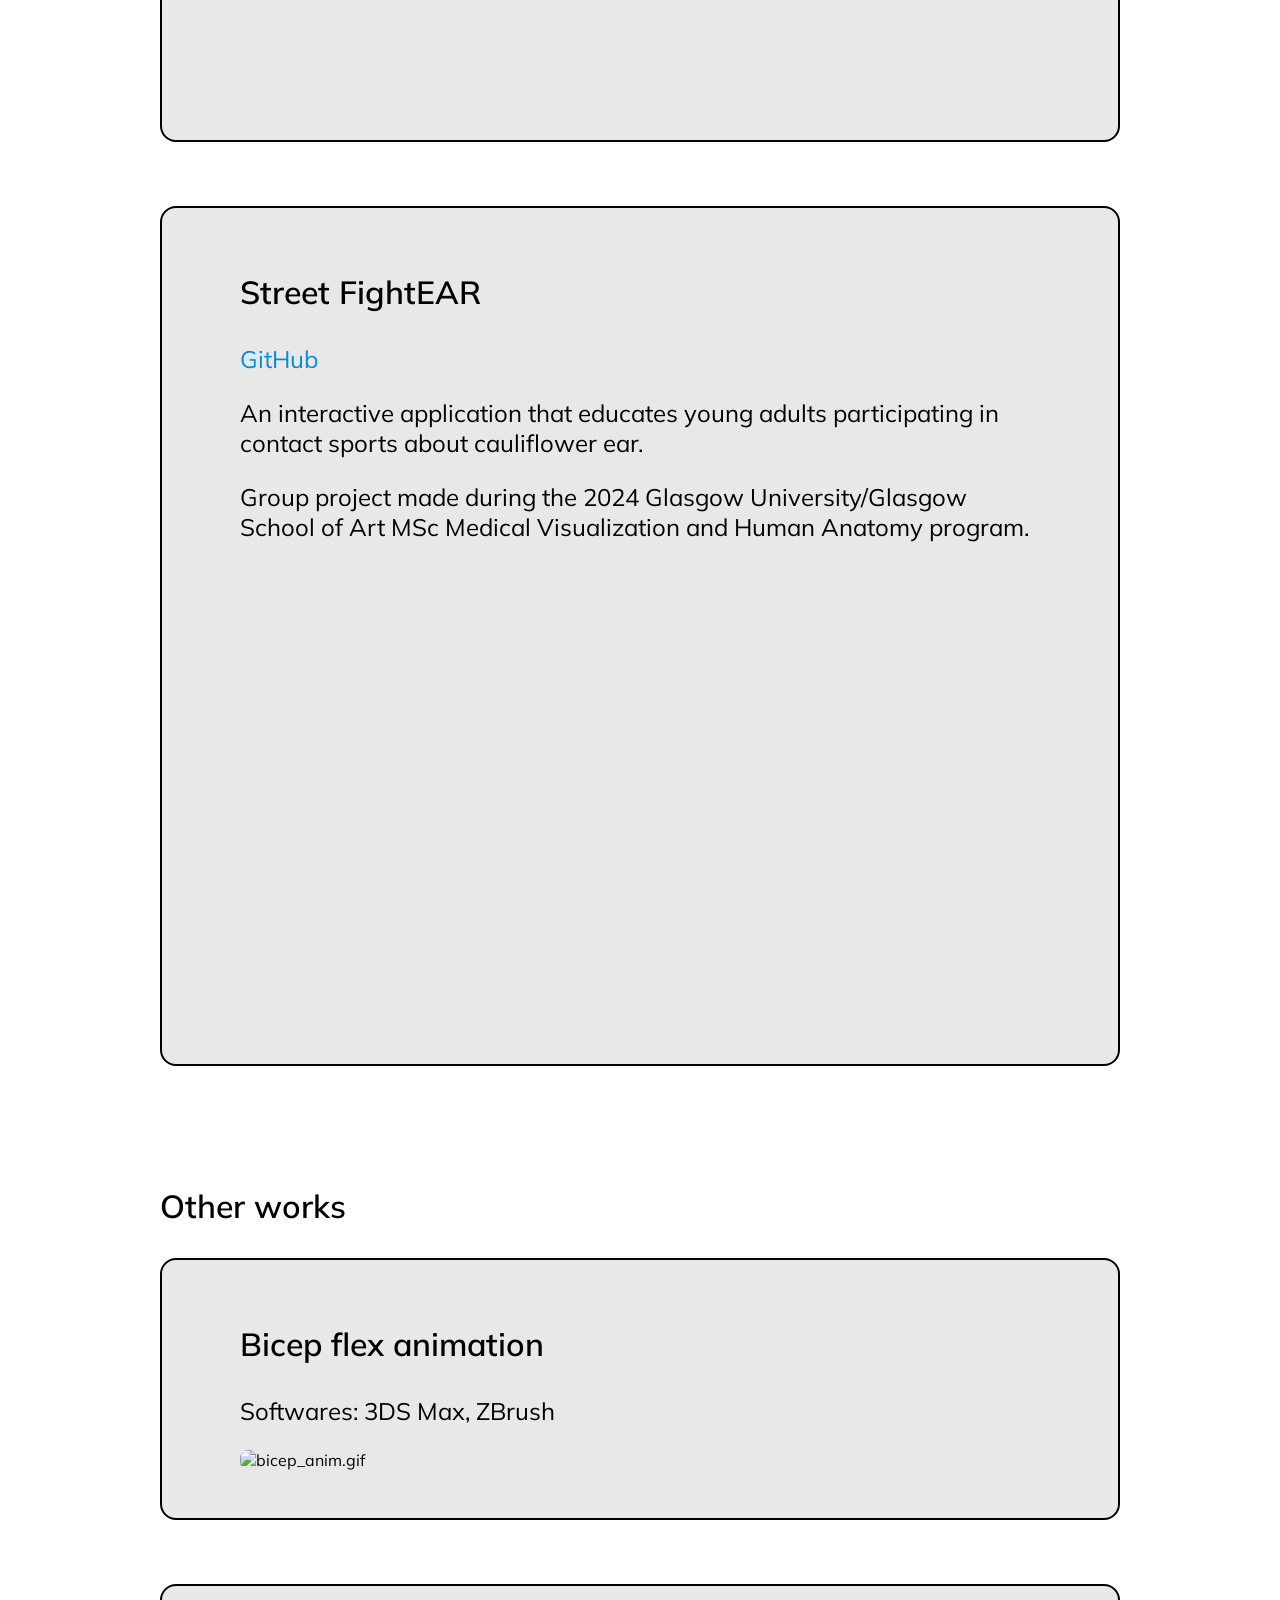
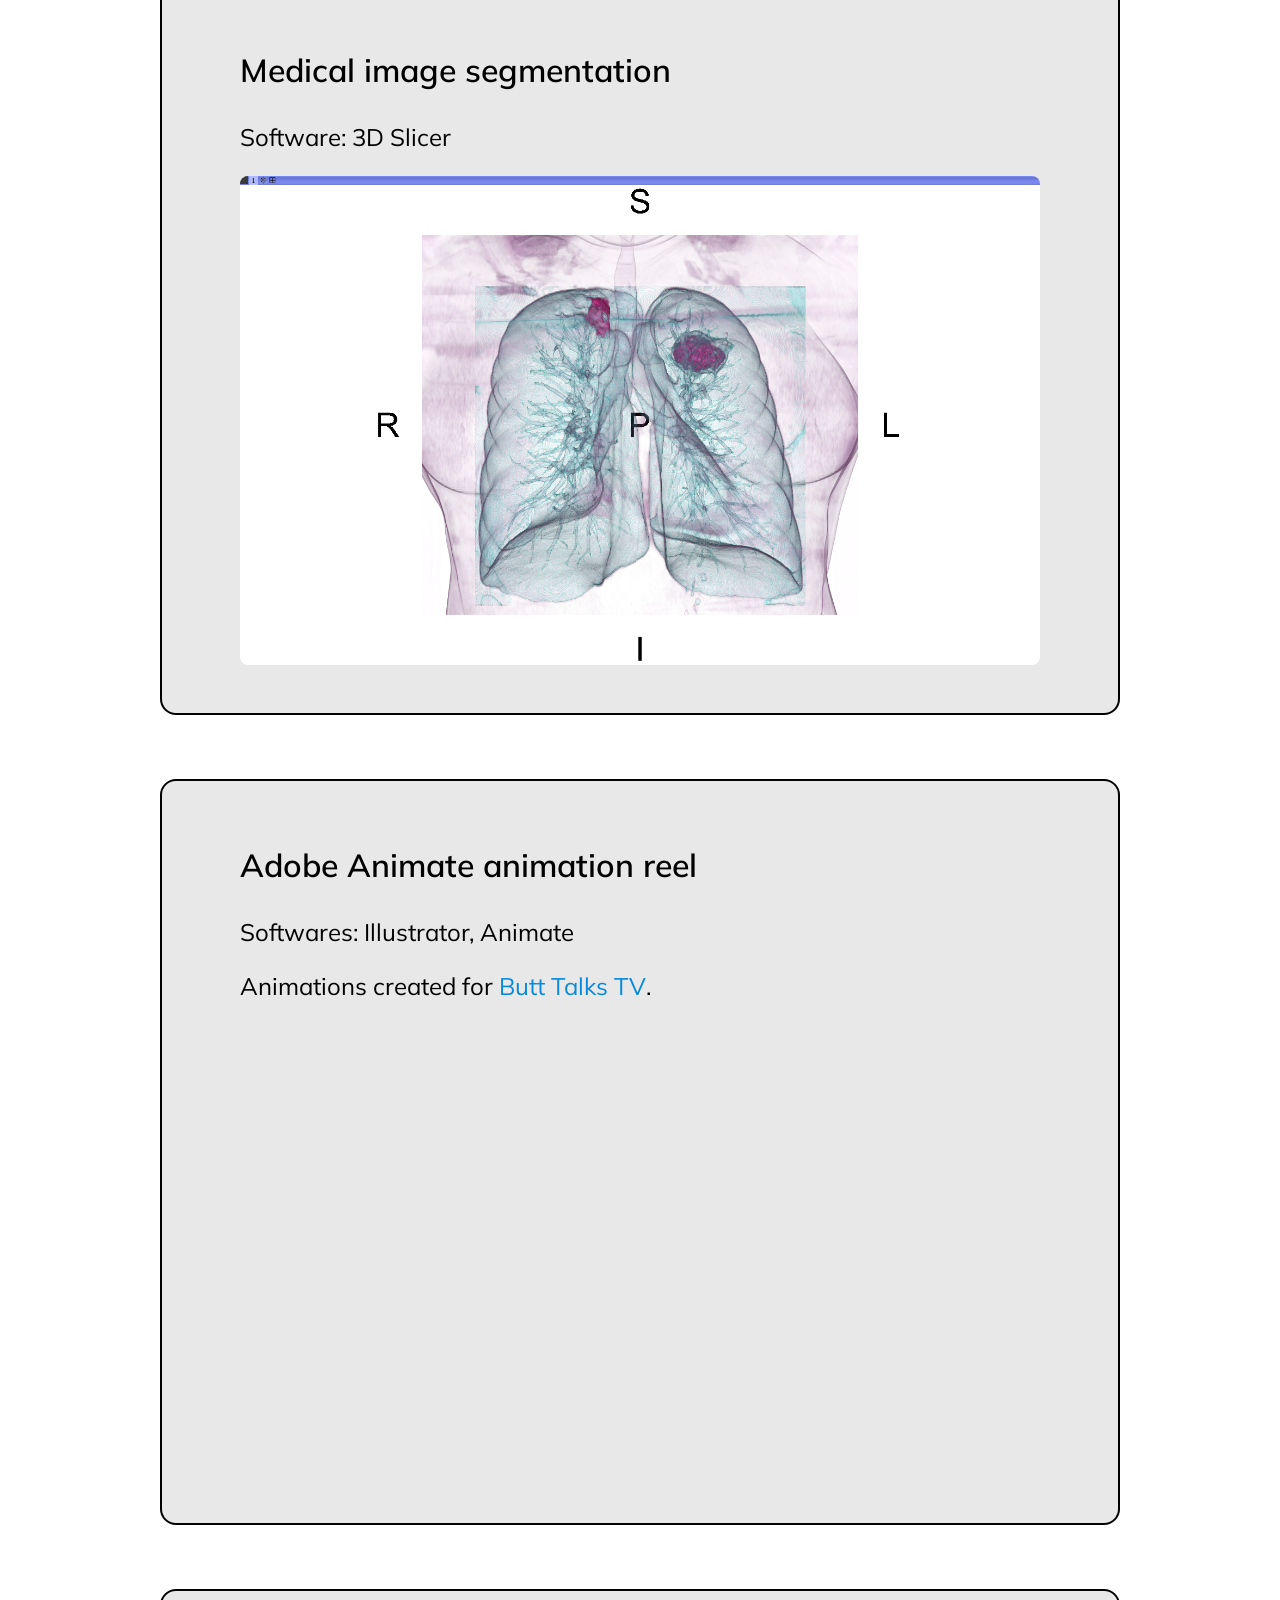
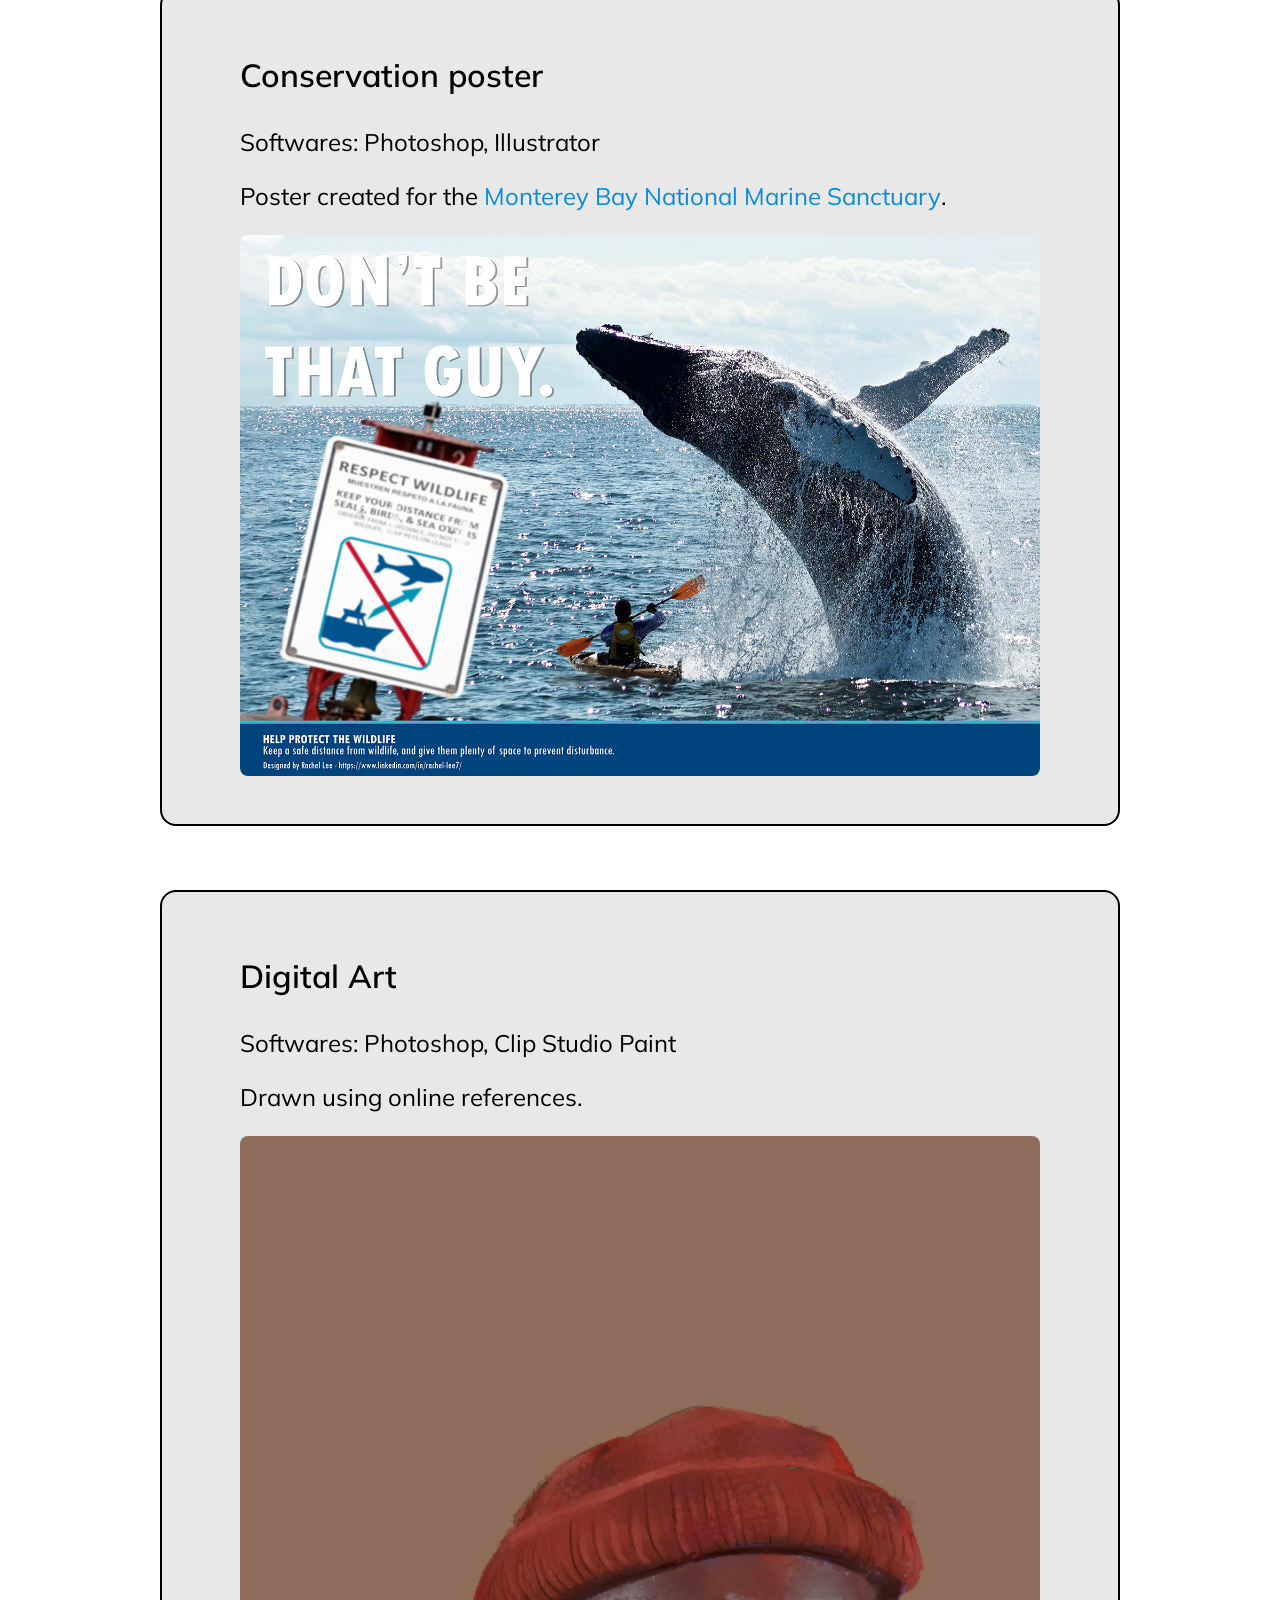
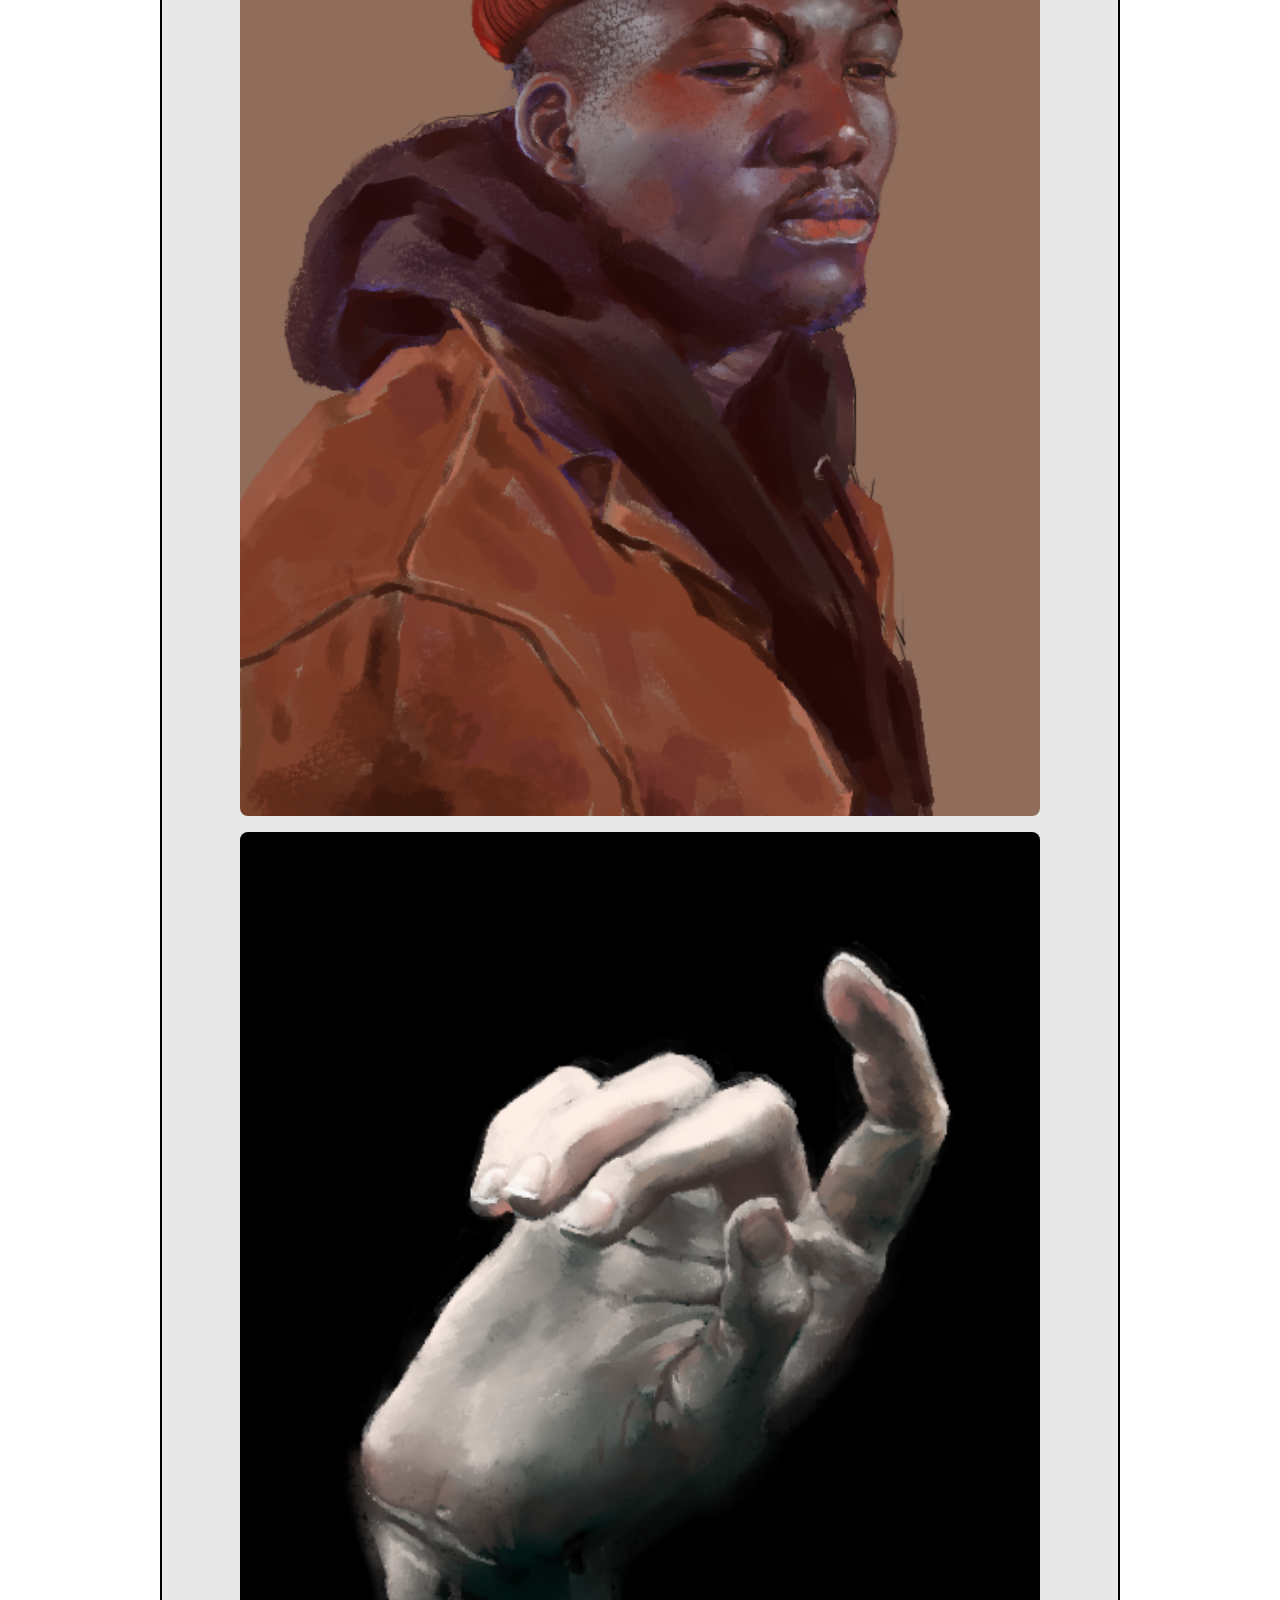
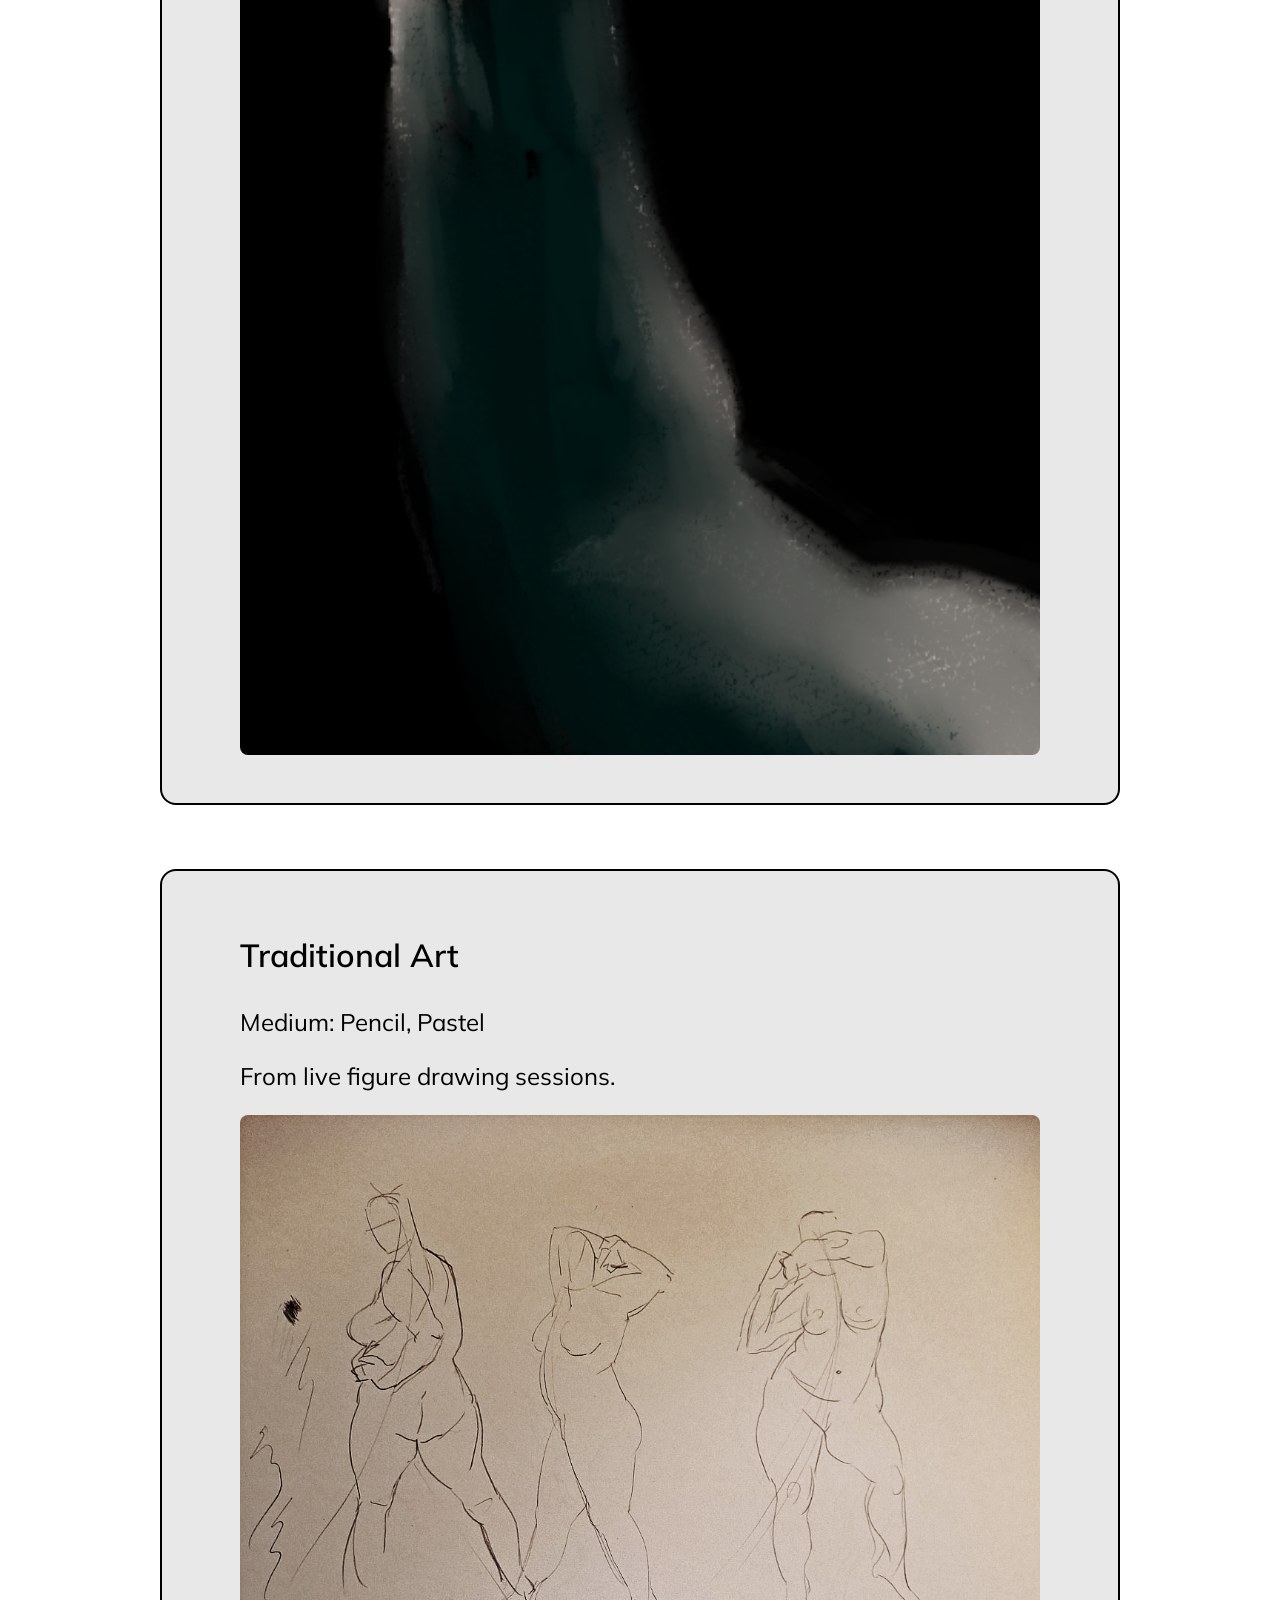
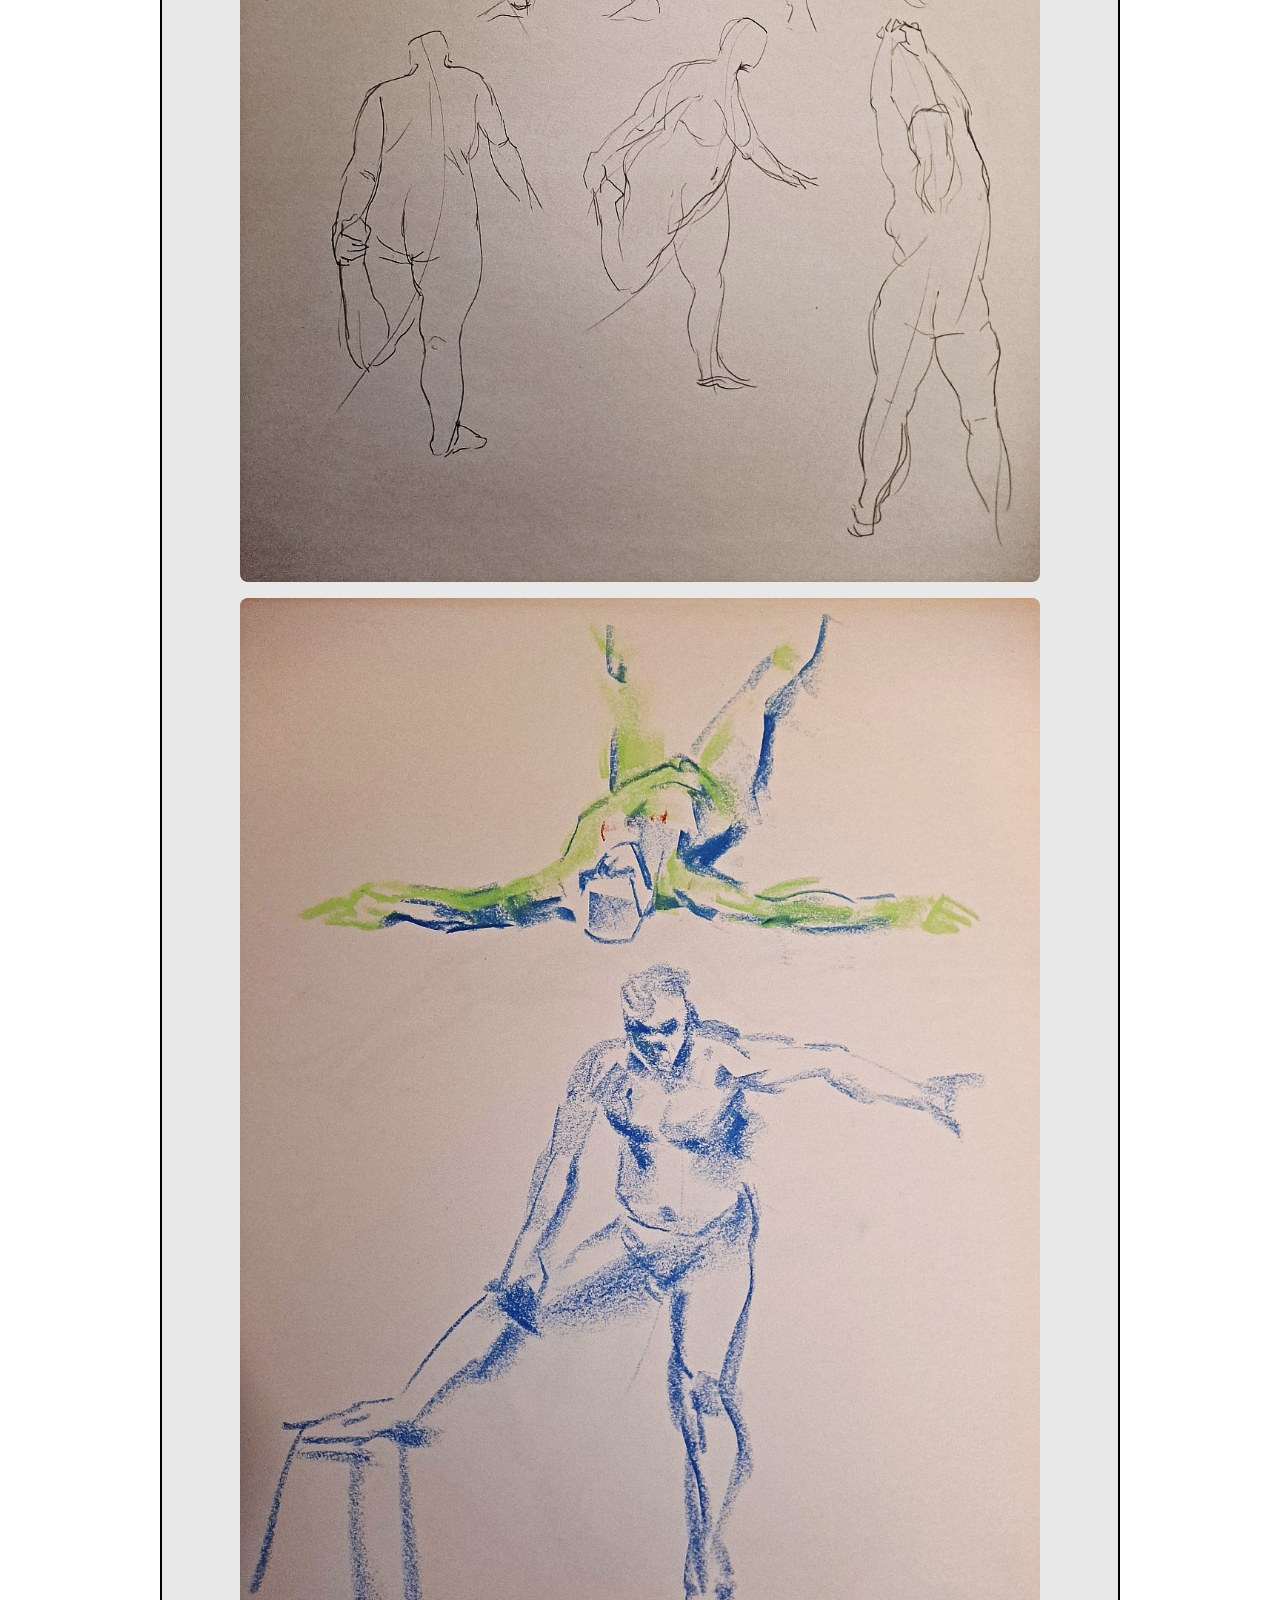
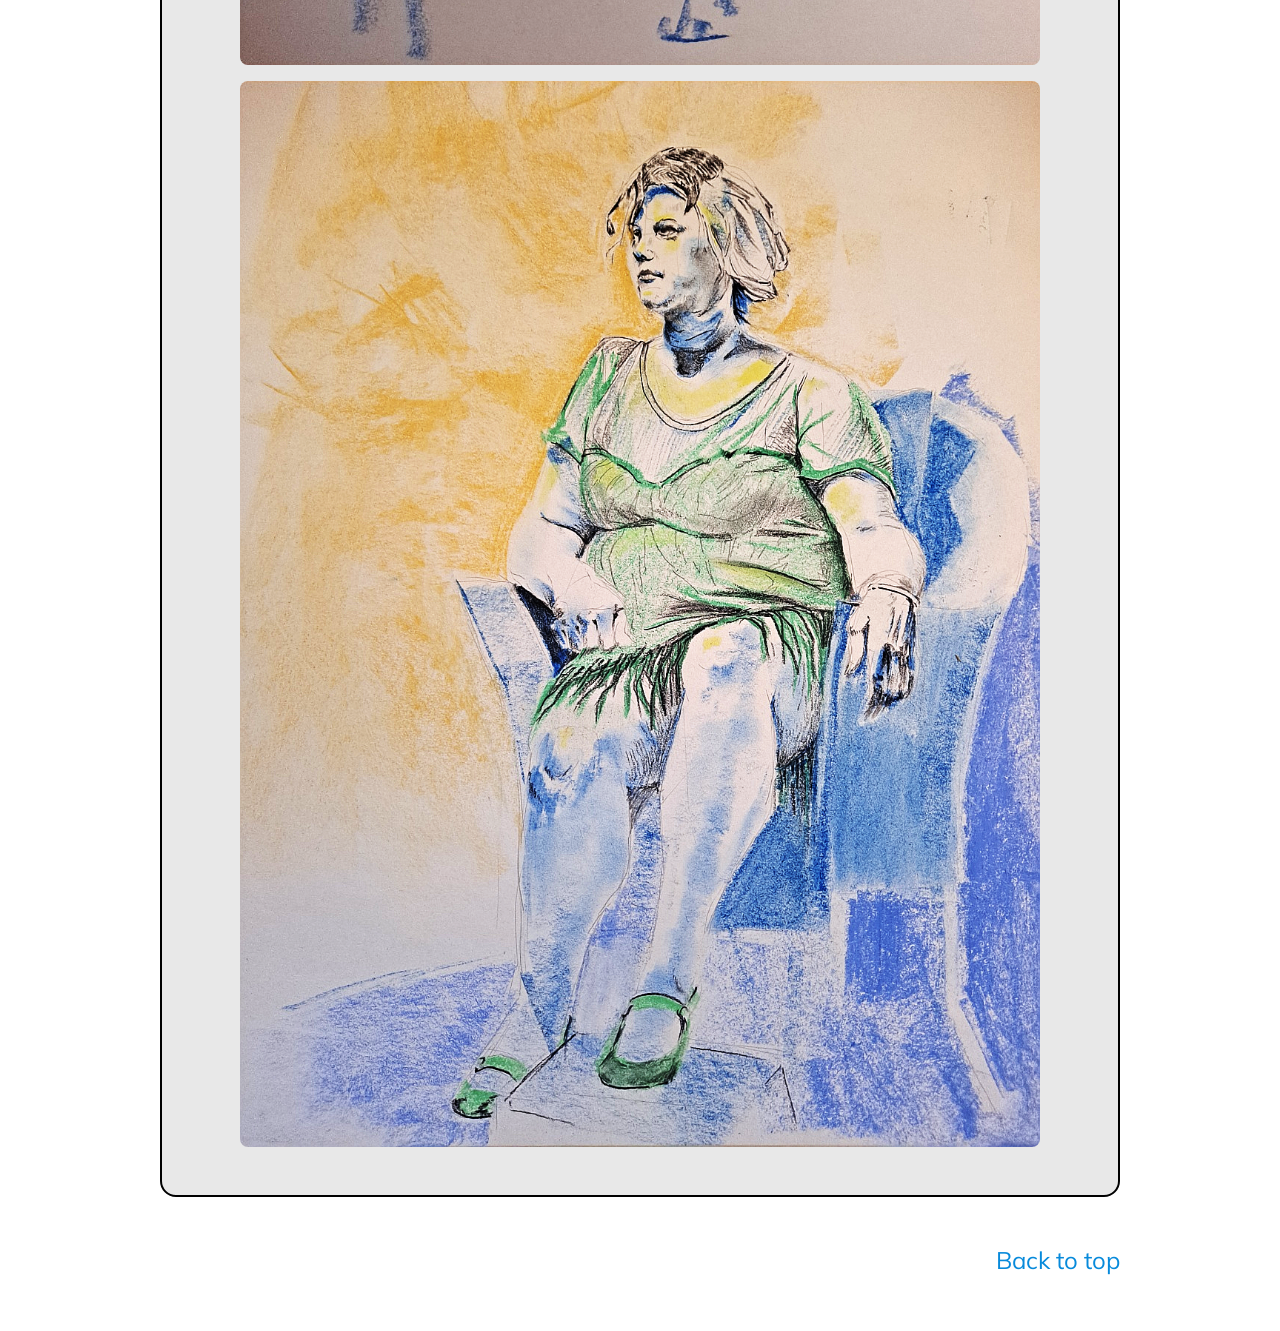
==== commit 13187083: "Add files via upload" ====
--- a/index.html
+++ b/index.html
@@ -2,7 +2,6 @@
 <html>
 
     <head>
-        <!-- TO DO: create/add github links, edit contents, change colors, consider multiple pages -->
         
         <link rel="stylesheet" href="style.css">
 		<meta name="viewport" content="width=device-width, initial-scale=1.0">
@@ -11,12 +10,14 @@
     </head>
     
     <body>
-	<header id="top">...</header>
+	<header id="top"></header>
 	<div class="wrapper">
-		<p class="title">Rachel Lee</p>
+		<p class="title">
+			<img src="assets/avatar.png" alt="avatar.png" class="avatar">
+			Rachel Lee
+		</p>
 		<p class="bold">Scientific illustrator with a lifelong passion for art, science, and technology.</p>
 		<p class="medium">Currently working as a Lead Experience Designer at Joshua Medical Group.</p>
-		<!-- x at pni, y at joshua -->
 		<p class="medium">Loves <span id="emoji">&#127912;</span></p> <!-- utf-8 -->
 		<br>
 		<a class="medium hover-underline" href="http://linkedin.com/in/rachel-lee7" target="_blank">LinkedIn</a>
@@ -30,32 +31,31 @@
 		<p class="bold">Projects</p>
 		<div class="container">
 			<div class="card">
-				<div class="iframe-wrapper">
-					<iframe
-						src="https://youtube.com/embed/8kOj7WmjFhU" frameborder="0">
-					</iframe>
-				</div>
 				<div class="content">
-				<br>
 					<p class="bold">MitoMover</p>
 					<a class="medium hover-underline" href="https://github.com/rachleearts/MitoMover/releases/tag/v1.0.0" target="_blank">GitHub</a>
 					<p class="medium">A VR experience that shrinks the user inside a mammalian cell to teach about mitochondrial dynamics.</p>
 					<p class="medium">Master's dissertation project created during the 2024 Glasgow University/Glasgow School of Art MSc Medical Visualization and Human Anatomy program.</p>
 					<p class="medium">Publication in press.</p>
+					<div class="iframe-wrapper">
+					<iframe
+						src="https://youtube.com/embed/8kOj7WmjFhU" frameborder="0">
+					</iframe>
+					</div>
 				</div>
 			</div>
 		
 			<div class="card">
-				<div class="iframe-wrapper">
-					<iframe
-						src="https://youtube.com/embed/fTFsedqaJig" frameborder="0">
-					</iframe>
-				</div>
 				<div class="content">
 					<p class="bold">Street FightEAR</p>
 					<a class="medium hover-underline" href="https://github.com/rachleearts/Street-FightEAR---final-week/releases" target="_blank">GitHub</a>
 					<p class="medium">An interactive application that educates young adults participating in contact sports about cauliflower ear.</p>
 					<p class="medium">Group project made during the 2024 Glasgow University/Glasgow School of Art MSc Medical Visualization and Human Anatomy program.</p>
+					<div class="iframe-wrapper">
+					<iframe
+						src="https://youtube.com/embed/fTFsedqaJig" frameborder="0">
+					</iframe>
+					</div>
 				</div>
 			</div>
 		</div>
@@ -65,59 +65,61 @@
 		<p class="bold">Other works</p>
 		<div class="container">
 			<div class="card">
-				<img src="assets/bicep_anim.gif" alt="bicep_anim.gif">
 				<div class="content">
 					<p class="bold">Bicep flex animation</p>
 					<p class="medium">Softwares: 3DS Max, ZBrush</p>
+					<img src="assets/bicep_anim.gif" alt="bicep_anim.gif">
+				</div>
+			</div>
+
+			<div class="card">				
+				<div class="content">
+					<p class="bold">Medical image segmentation</p>
+					<p class="medium">Software: 3D Slicer</p>
+					<img src="assets/seg.png" alt="segmentation.png">
+				</div>
+			</div>
+				
+			<div class="card">
+				<div class="content">
+					<p class="bold">Adobe Animate animation reel</p>
+					<p class="medium">Softwares: Illustrator, Animate</p>
+					<p class="medium">Animations created for <a href="https://www.youtube.com/c/ButtTalksTV" target="_blank" class="hover-underline">Butt Talks TV</a>.</p>	
+					<div class="iframe-wrapper">
+					<iframe
+						src="https://youtube.com/embed/3YAs7QTSXOM" frameborder="0">
+					</iframe>
+					</div>
+				</div>
+			</div>
+				
+			<div class="card">
+				<div class="content">
+					<p class="bold">Conservation poster</p>
+					<p class="medium">Softwares: Photoshop, Illustrator</p>
+					<p class="medium">Poster created for the <a href="https://montereybay.noaa.gov/" target="_blank" class="hover-underline">Monterey Bay National Marine Sanctuary</a>.</p>
+					<img src="assets/whale.png" alt="whale.png">
 				</div>
 			</div>
 
 			<div class="card">
-				<img src="assets/seg.png" alt="segmentation.png">
 				<div class="content">
-					<p class="bold">Medical image segmentation</p>
-					<p class="medium">Software: 3D Slicer</p>
-				</div>
-			</div>
-				
-			<div class="card">
-				<div class="iframe-wrapper">
-					<iframe
-						src="https://youtube.com/embed/3YAs7QTSXOM" frameborder="0">
-					</iframe>
-				</div>
-				<div class="content">
-					<p class="bold">Adobe Animate animation reel</p>
-					<p class="medium">Softwares: Illustrator, Animate</p>
-					<p class="medium">Animations created for <a href="https://www.youtube.com/c/ButtTalksTV" target="_blank" class="hover-underline">Butt Talks TV</a>.</p>		
-				</div>
-			</div>
-				
-			<div class="card">
-				<img src="assets/whale.png" alt="whale.png">
-				<div class="content">
-					<p class="bold">Conservation poster</p>
-					<p class="medium">Softwares: Photoshop, Illustrator</p>
-					<p class="medium">Poster created for the <a href="https://montereybay.noaa.gov/" target="_blank" class="hover-underline">Monterey Bay National Marine Sanctuary</a>.</p>
+					<p class="bold">Digital Art</p>
+					<p class="medium">Softwares: Photoshop, Clip Studio Paint</p>
+					<p class="medium">Drawn using online references</a>.</p>
+					<img src="assets/dig_1.png" alt="dig_1.png">
+					<img src="assets/dig_2.png" alt="dig_2.png">	
 				</div>
 			</div>
 
 			<div class="card">
-				<img src="assets/dig_1.png" alt="dig_1.png">
-				<img src="assets/dig_2.png" alt="dig_2.png">
-				<div class="content">
-					<p class="bold">Digital Art</p>
-					<p class="medium">Softwares: Photoshop, Clip Studio Paint</p>
-					<p class="medium">Drawn using references</a>.</p>
-				</div>
-			</div>
-
-			<div class="card">
-				<img src="assets/tra_1.png" alt="tra_1.png">
 				<div class="content">
 					<p class="bold">Traditional Art</p>
-					<p class="medium">Pencil, Pastel</p>
+					<p class="medium">Medium: Pencil, Pastel</p>
 					<p class="medium">From live figure drawing sessions</a>.</p>
+					<img src="assets/tra_1.png" alt="tra_1.png">
+					<img src="assets/tra_2.png" alt="tra_2.png">
+					<img src="assets/tra_3.png" alt="tra_3.png">
 				</div>
 			</div>
 			
--- a/style.css
+++ b/style.css
@@ -16,9 +16,21 @@
 	padding: 0 1rem;
 }
 
+.avatar {
+	width: 200px;
+  	height: 200px;
+  	border-radius: 50%;
+  	object-fit: cover;
+	object-position: center 20%;
+}
+
 .title {
 	font-size: clamp(2rem, 8vw, 4rem);
 	font-weight: 800;
+  	display: inline-flex;
+  	align-items: center; 
+  	gap: 50px;
+	margin-bottom: 10px;
 }
 
 .bold {
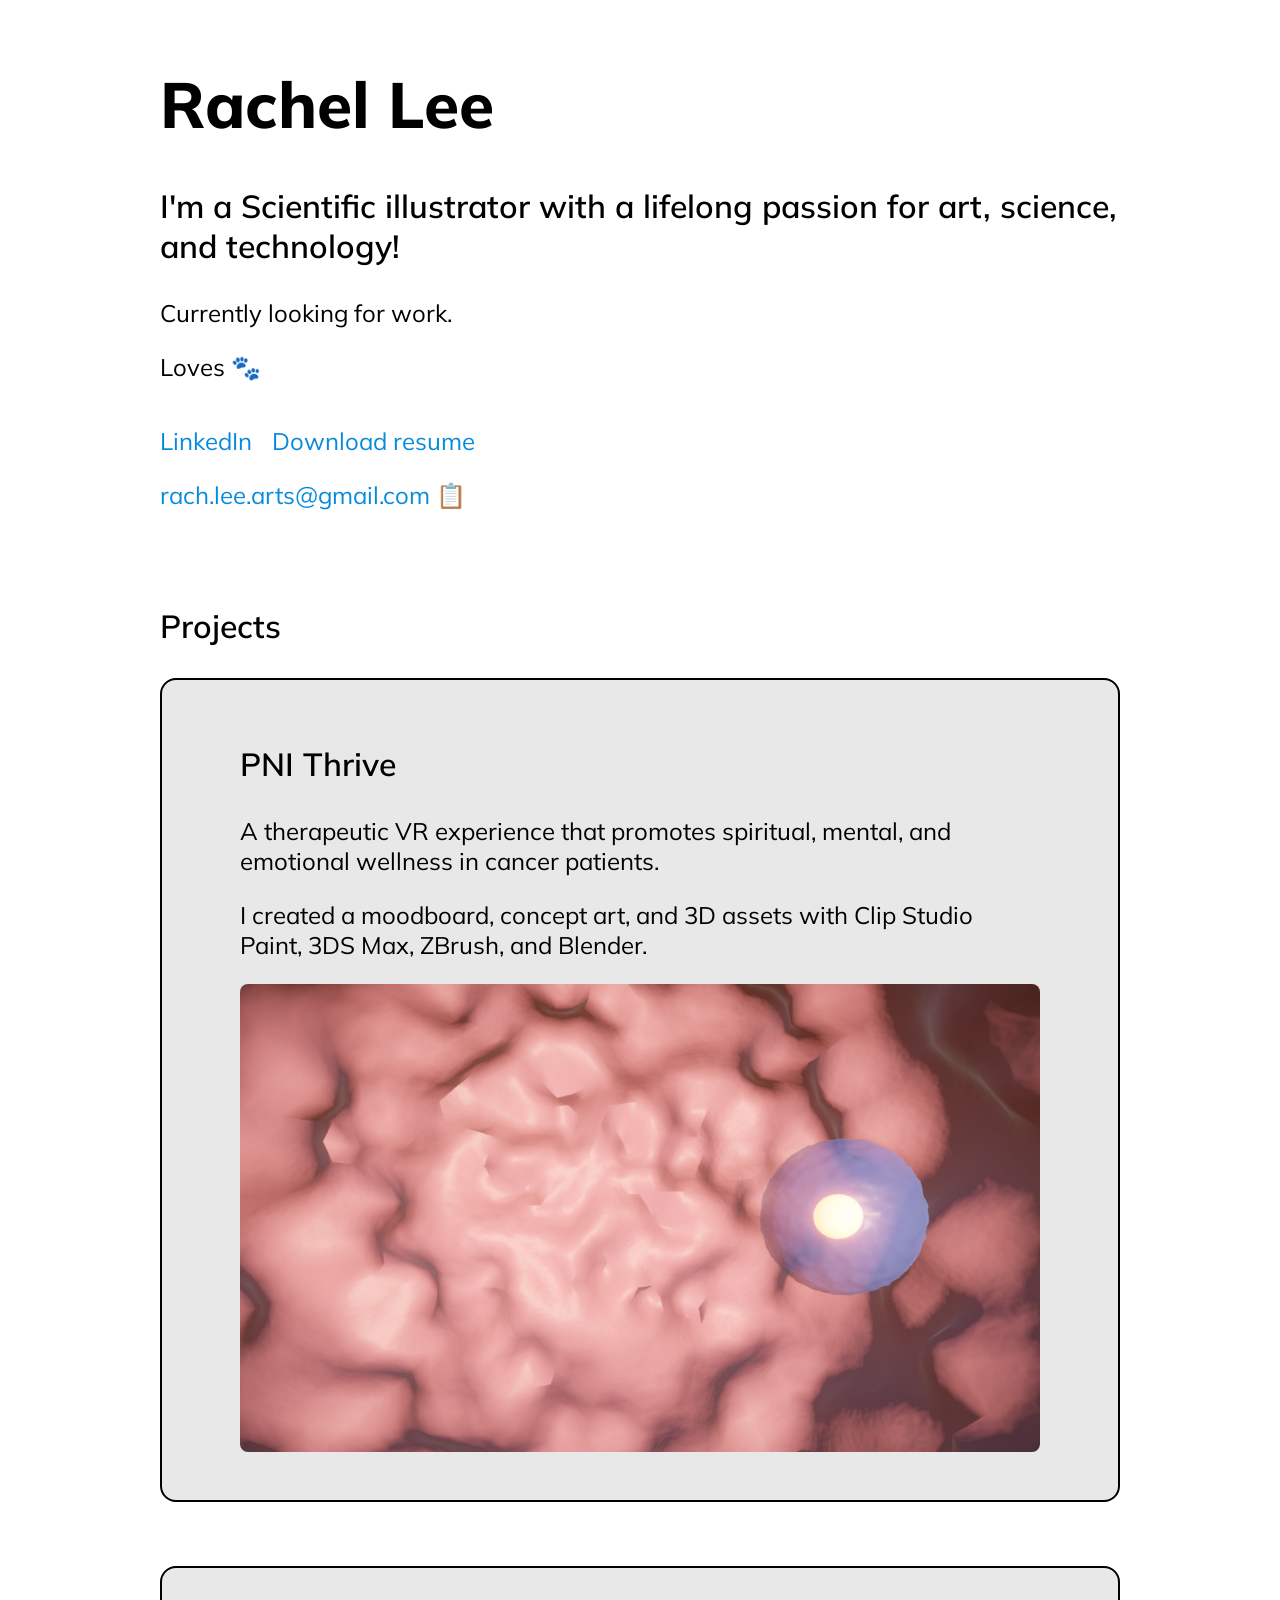
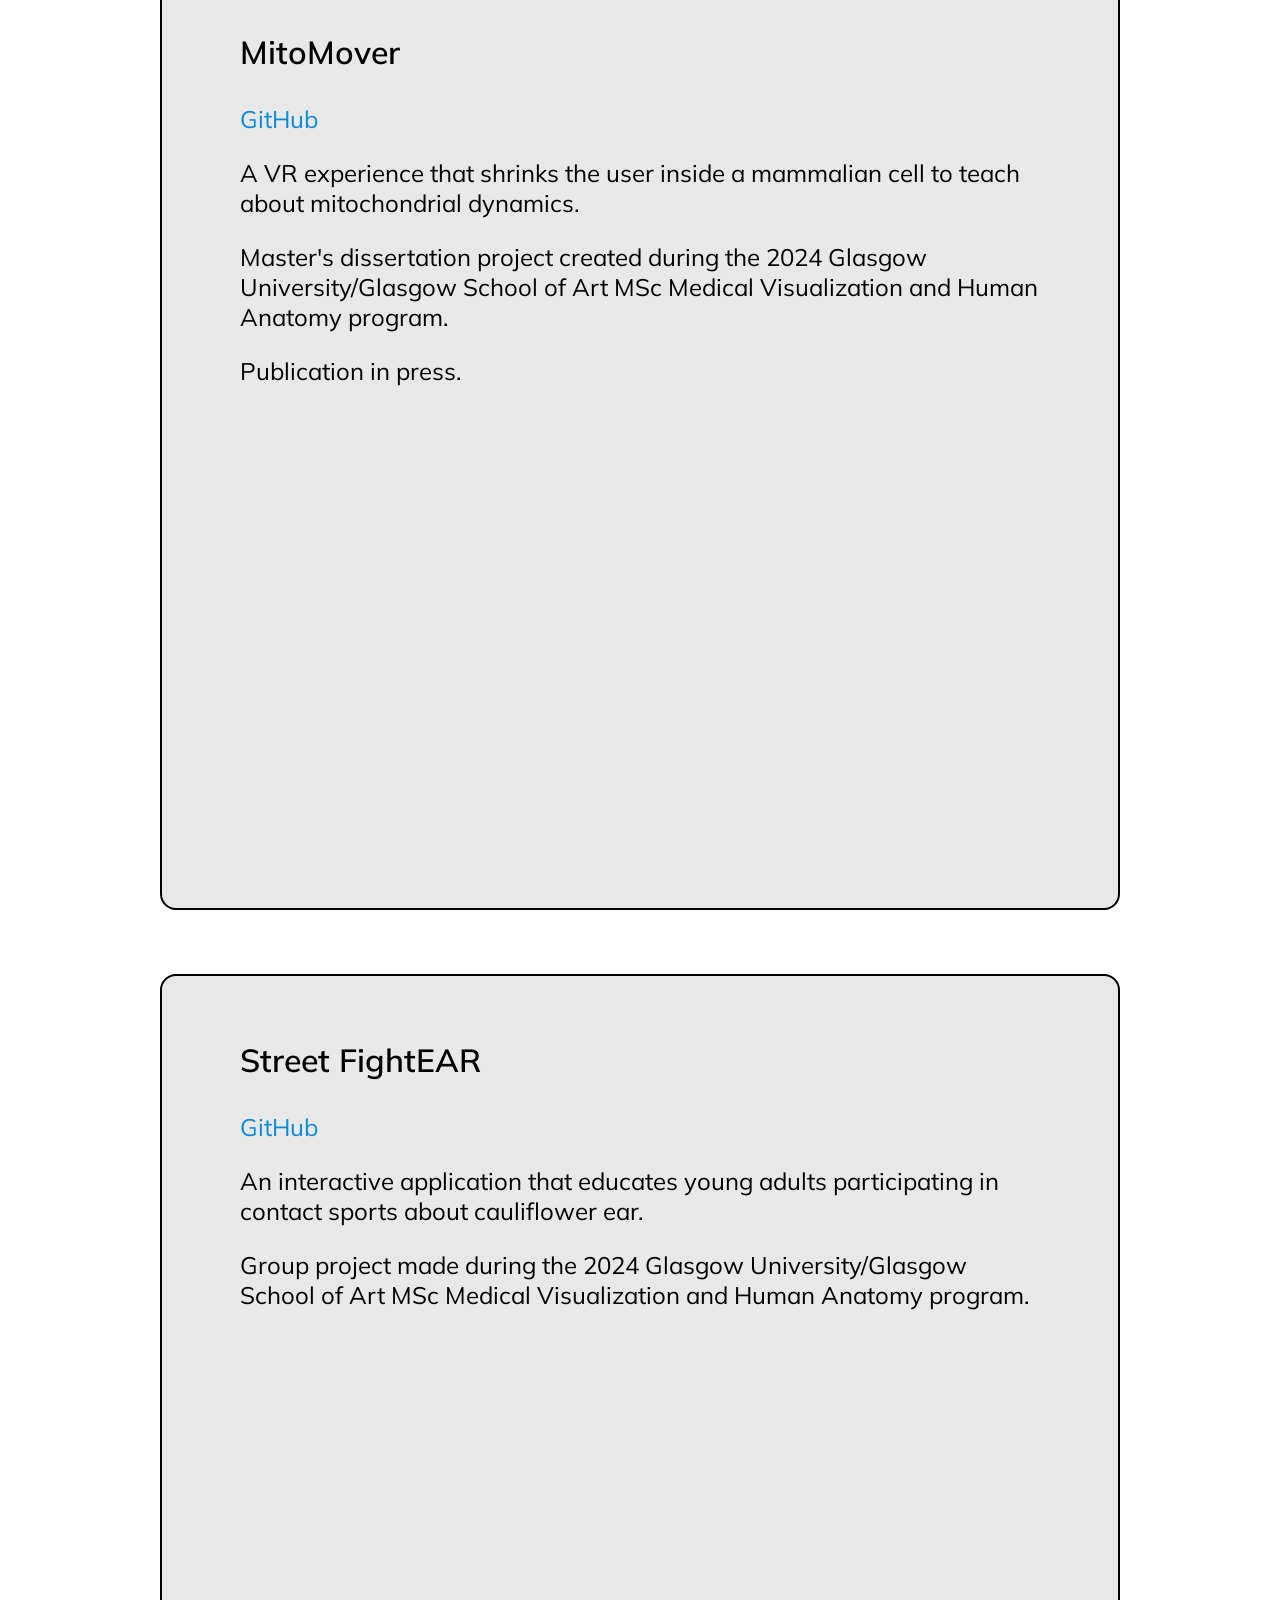
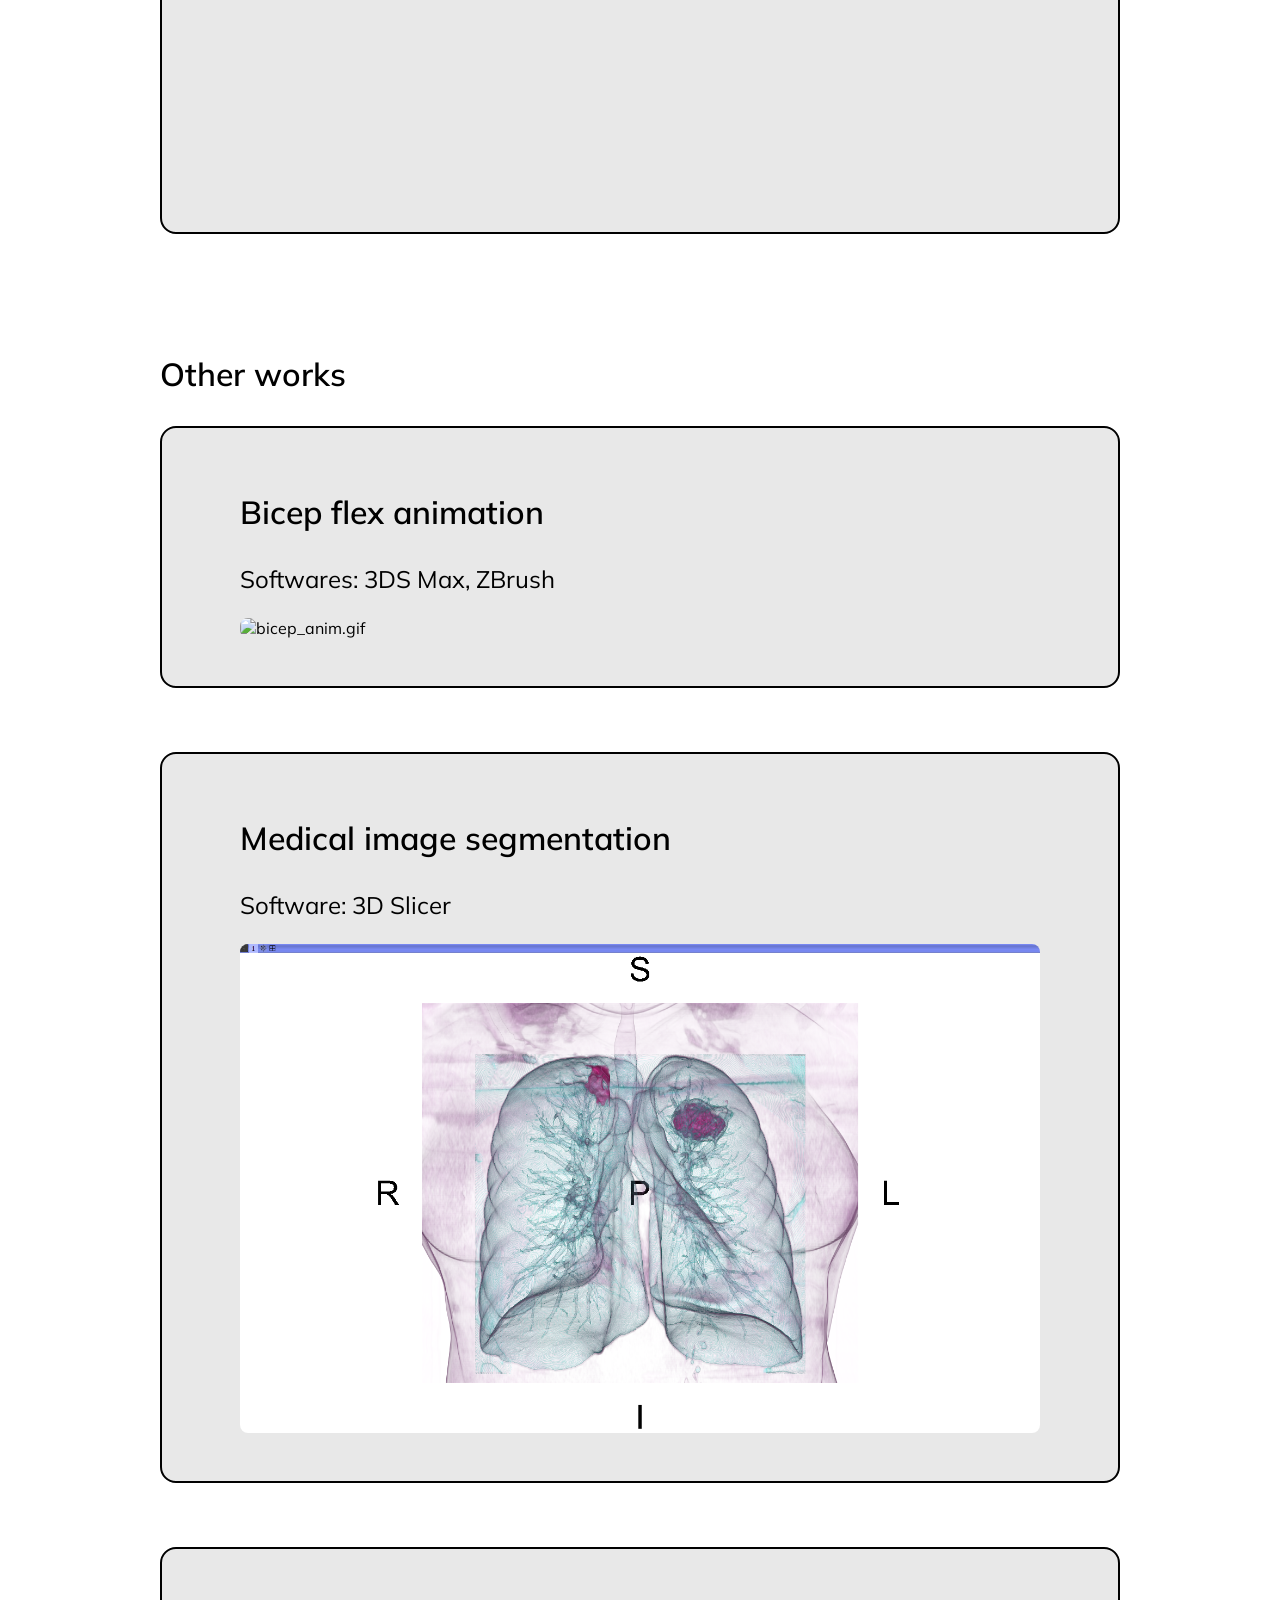
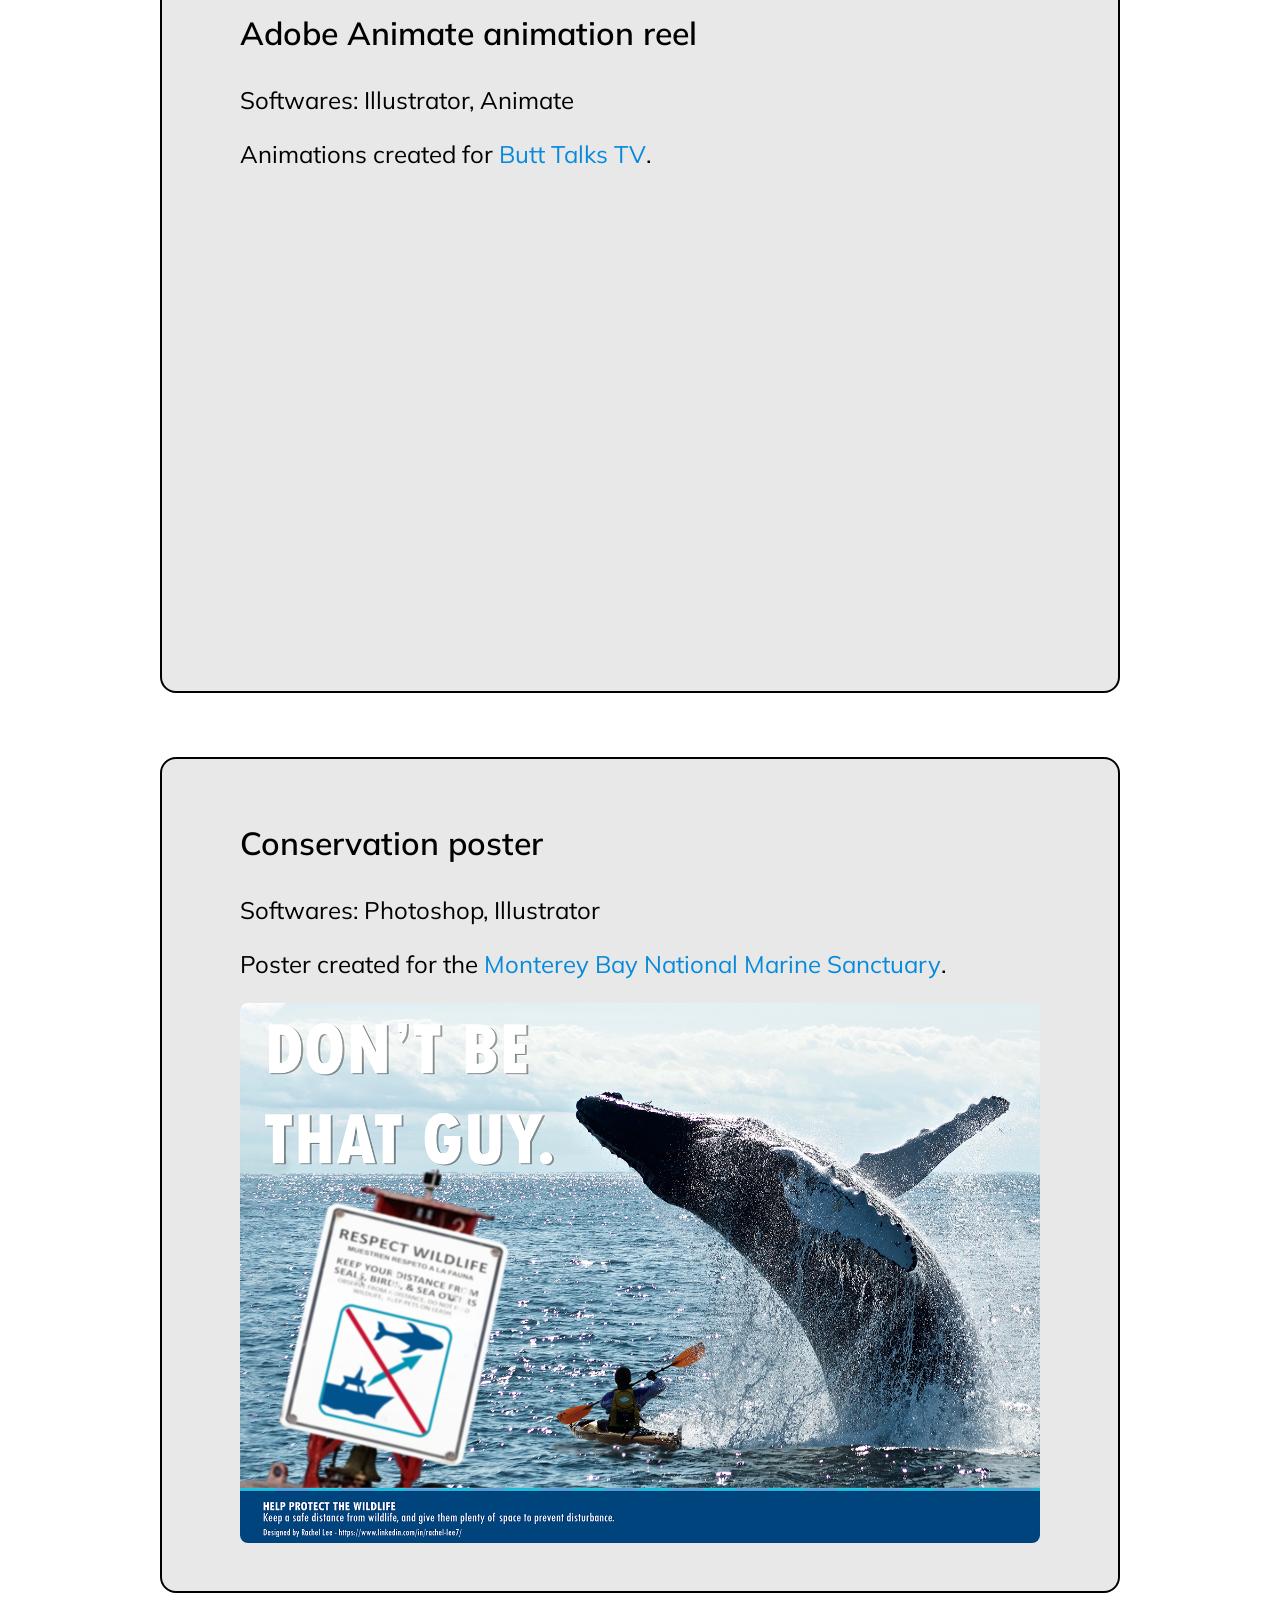
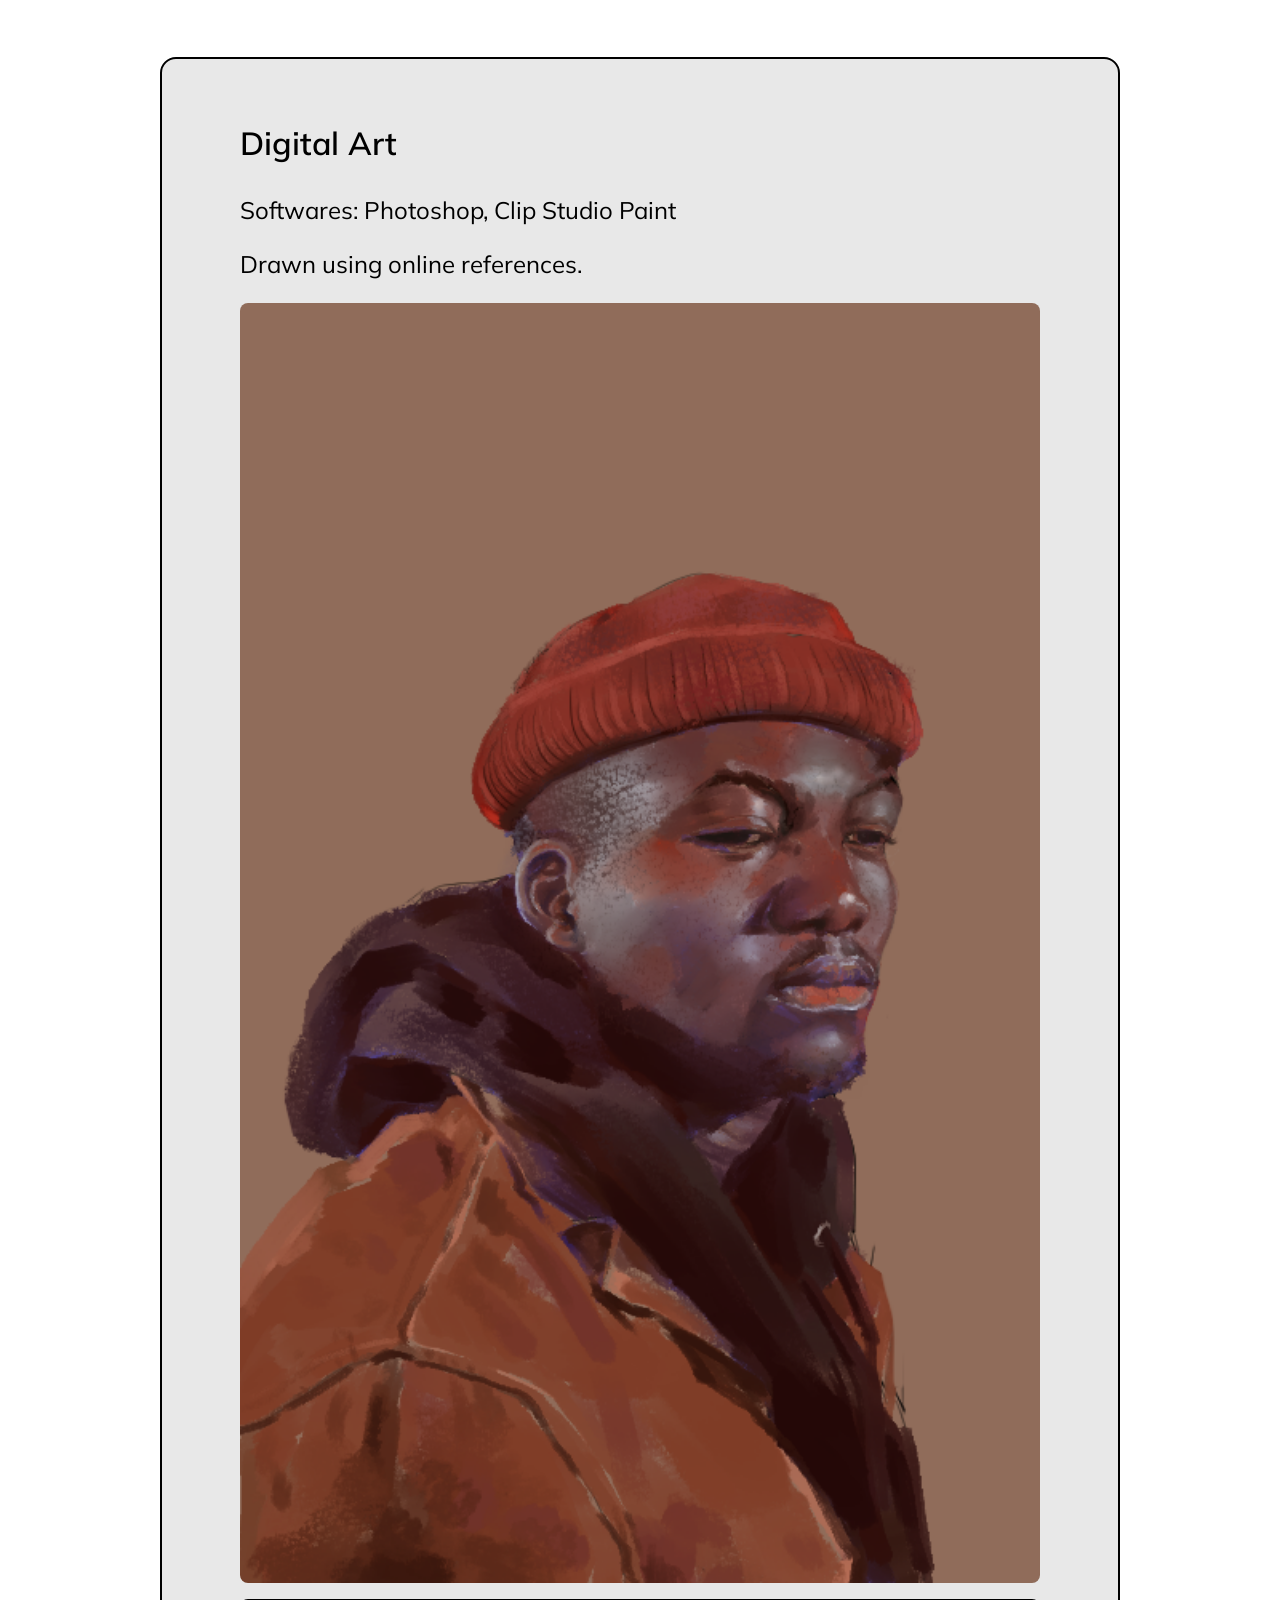
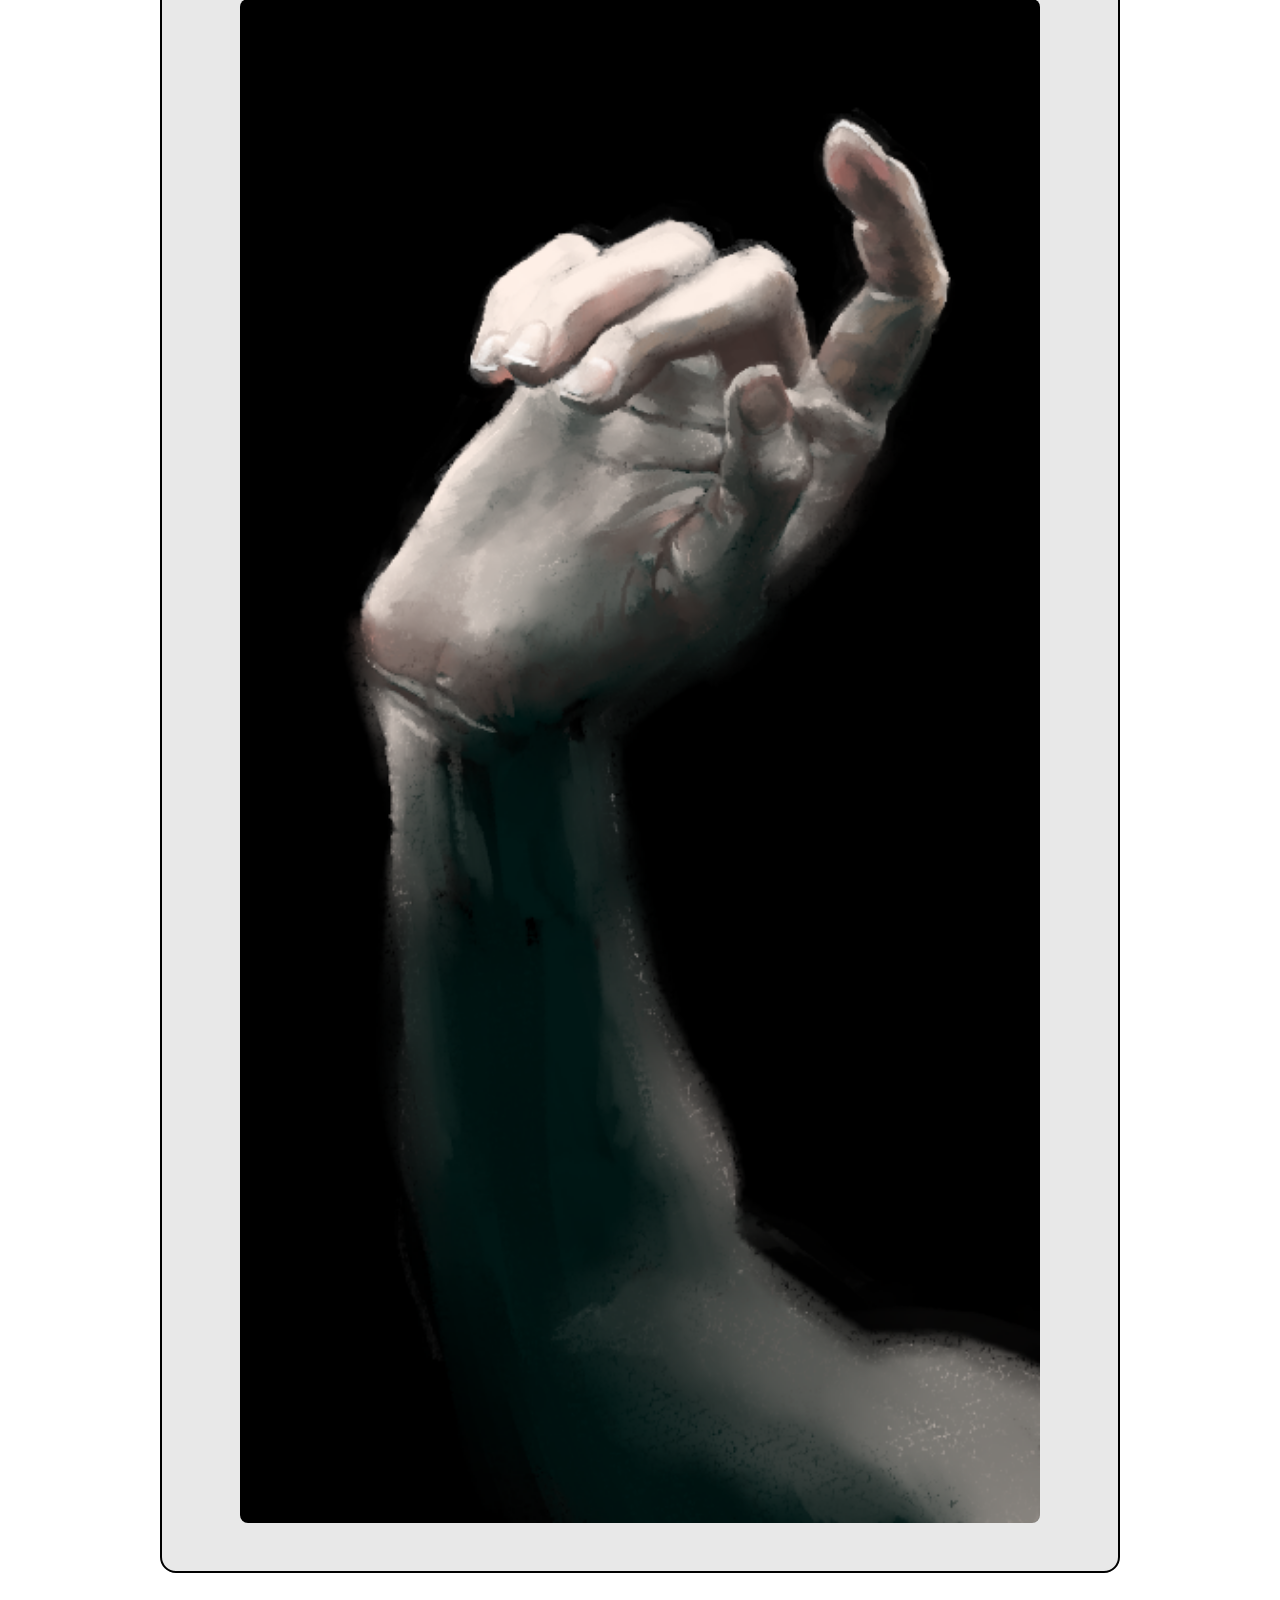
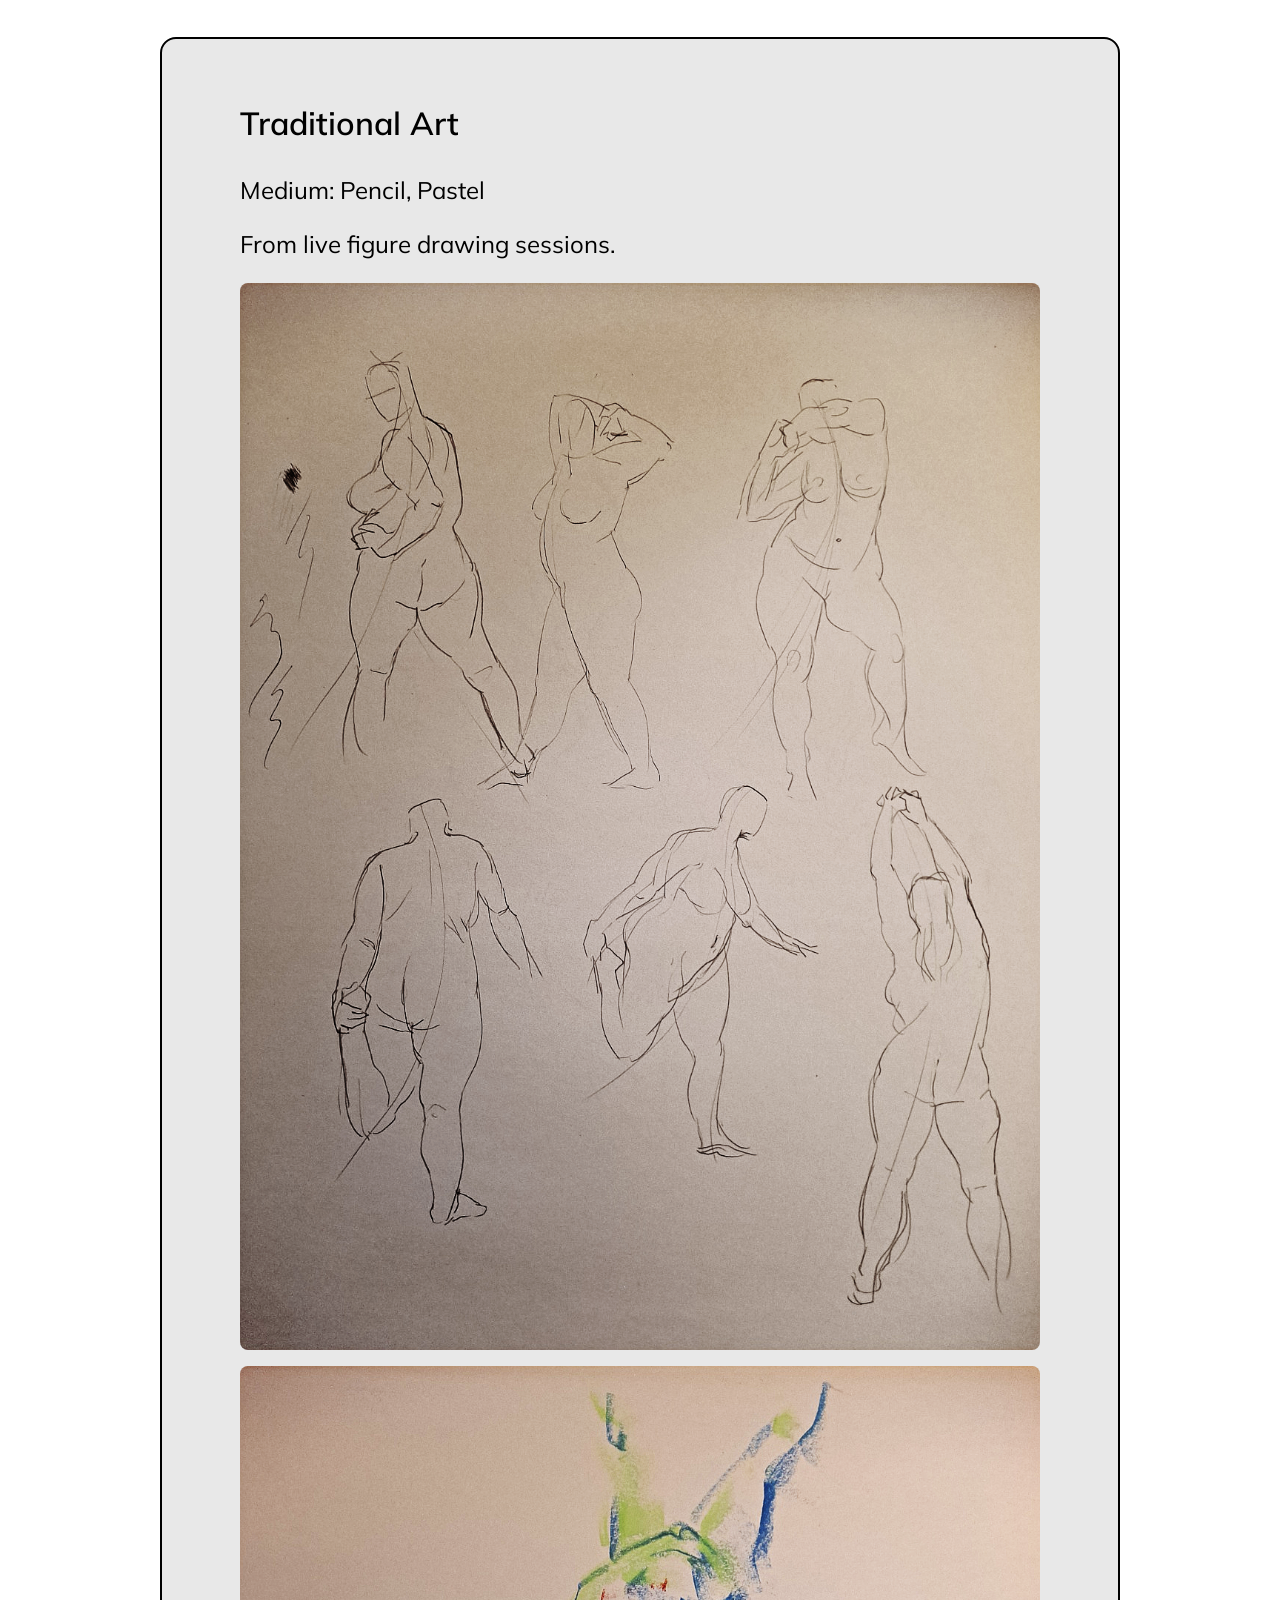
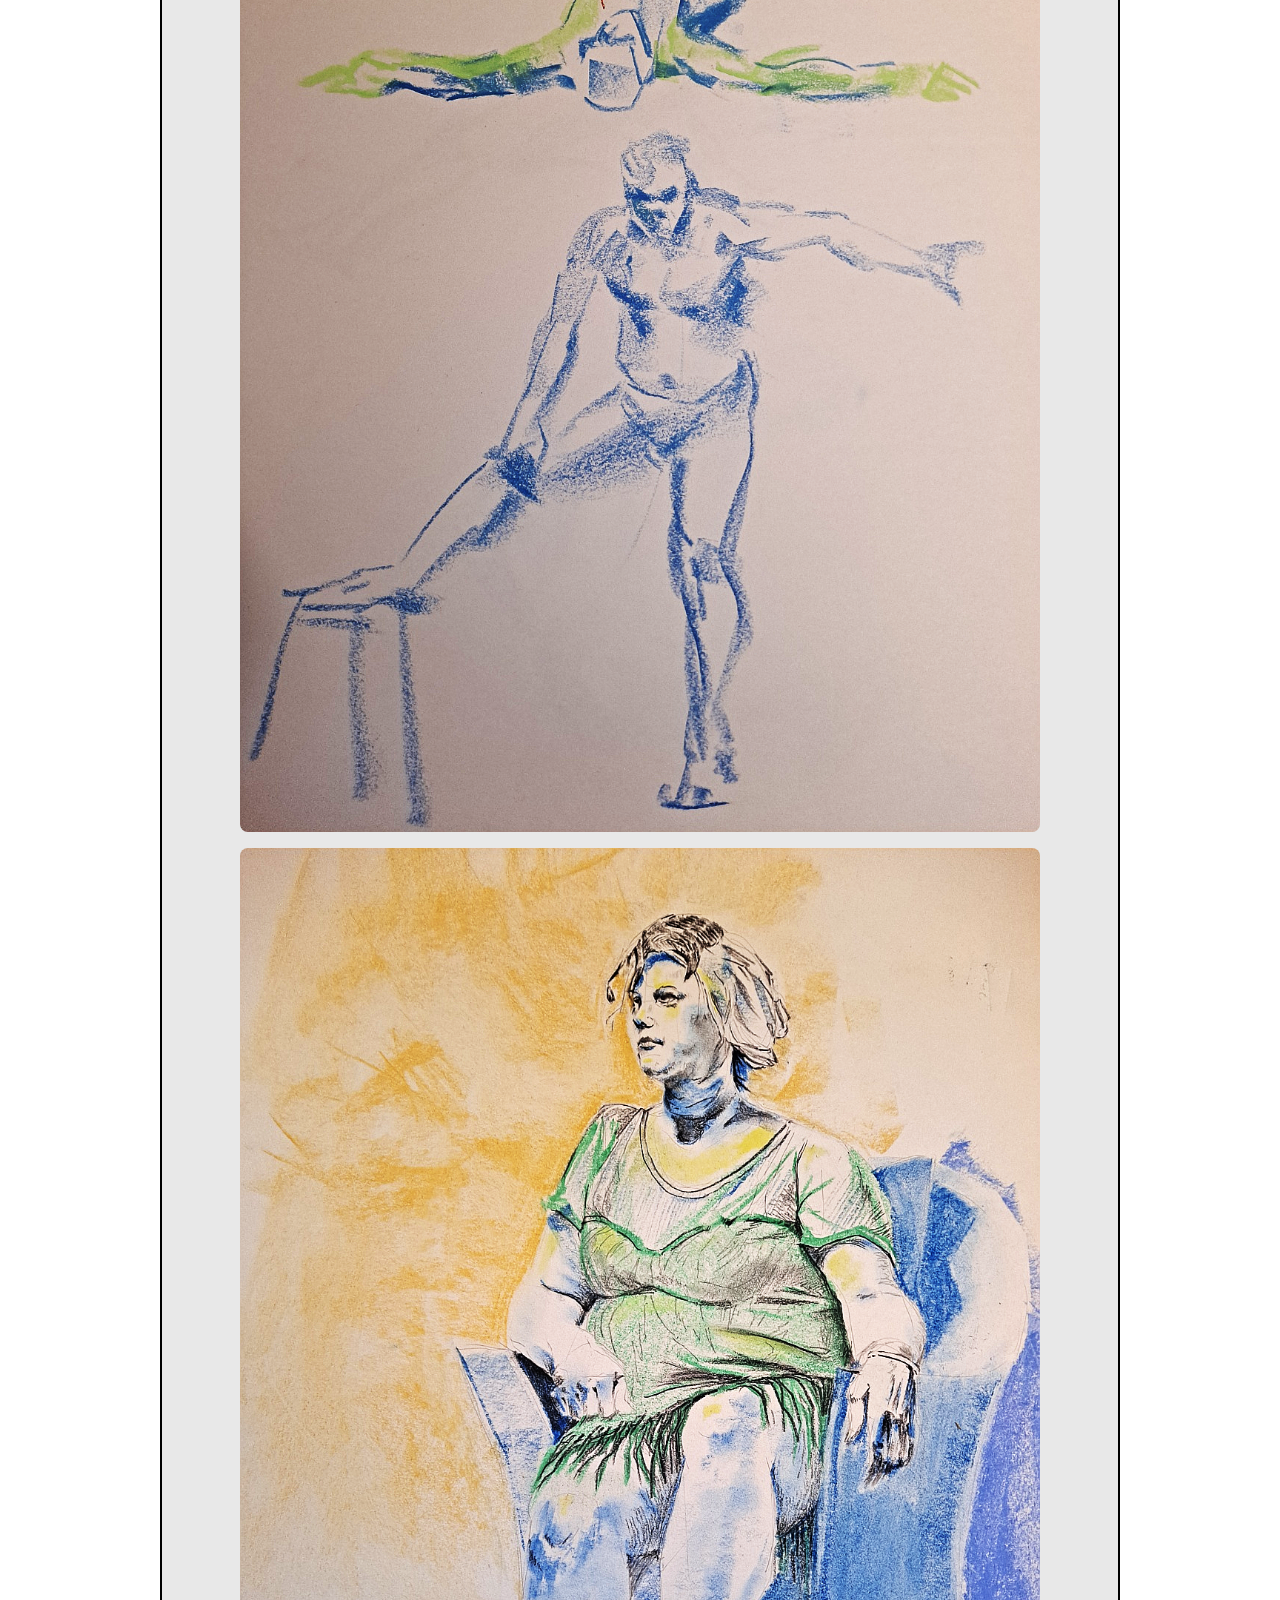
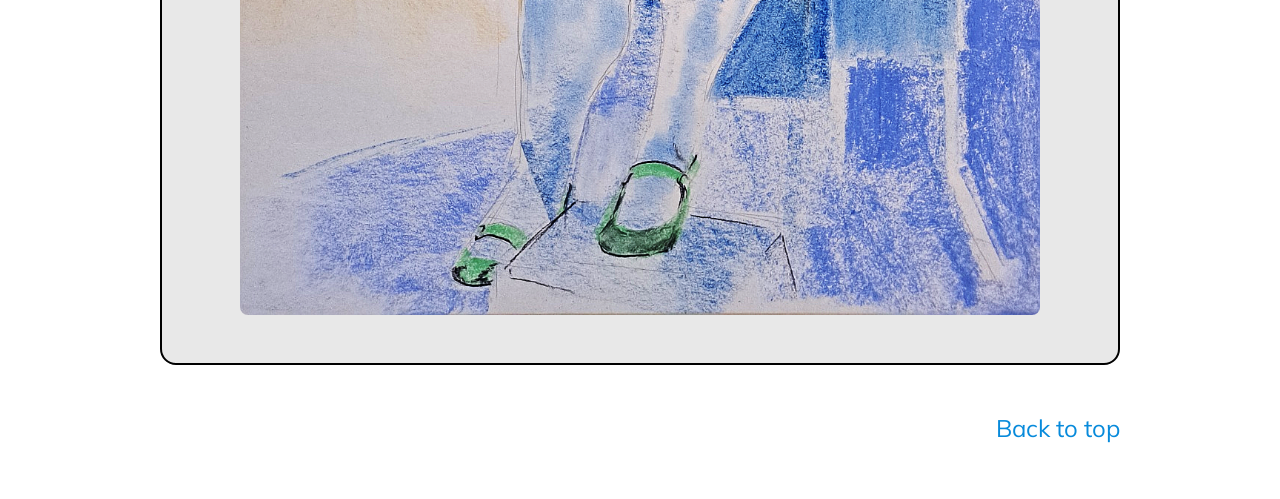
==== commit 77339eb1: "Add files via upload" ====
--- a/index.html
+++ b/index.html
@@ -13,11 +13,11 @@
 	<header id="top"></header>
 	<div class="wrapper">
 		<p class="title">
-			<img src="assets/avatar.png" alt="avatar.png" class="avatar">
+			<!--<img src="assets/avatar.png" alt="avatar.png" class="avatar">-->
 			Rachel Lee
 		</p>
-		<p class="bold">Scientific illustrator with a lifelong passion for art, science, and technology.</p>
-		<p class="medium">Currently working as a Lead Experience Designer at Joshua Medical Group.</p>
+		<p class="bold">I'm a Scientific illustrator with a lifelong passion for art, science, and technology!</p>
+		<p class="medium">Currently looking for work.</p>
 		<p class="medium">Loves <span id="emoji">&#127912;</span></p> <!-- utf-8 -->
 		<br>
 		<a class="medium hover-underline" href="http://linkedin.com/in/rachel-lee7" target="_blank">LinkedIn</a>
@@ -30,6 +30,16 @@
 		
 		<p class="bold">Projects</p>
 		<div class="container">
+		
+			<div class="card">
+				<div class="content">
+					<p class="bold">PNI Thrive</p>
+					<p class="medium">A therapeutic VR experience that promotes spiritual, mental, and emotional wellness in cancer patients.</p>
+					<p class="medium">I created a moodboard, concept art, and 3D assets with Clip Studio Paint, 3DS Max, ZBrush, and Blender.</p>
+					<img src="assets/roomcell.png" alt="roomcell.png">
+				</div>
+			</div>
+		
 			<div class="card">
 				<div class="content">
 					<p class="bold">MitoMover</p>
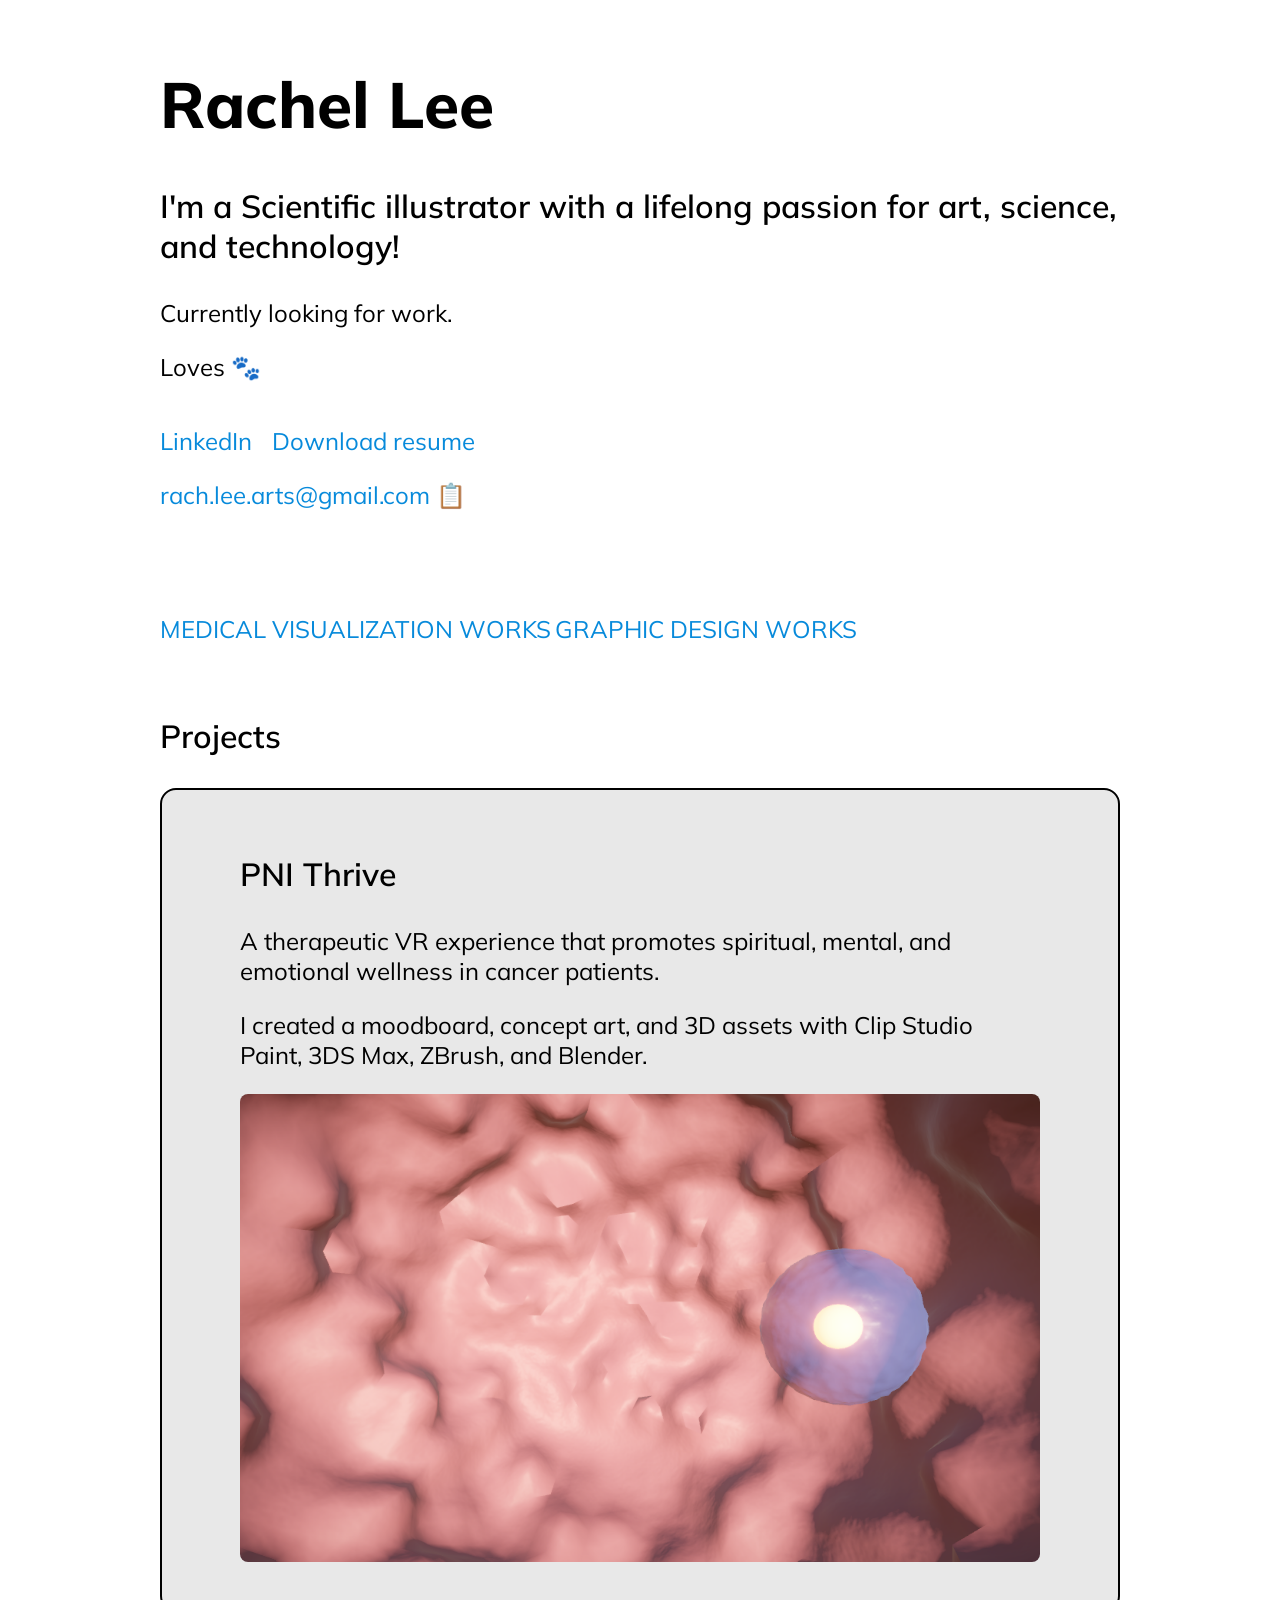
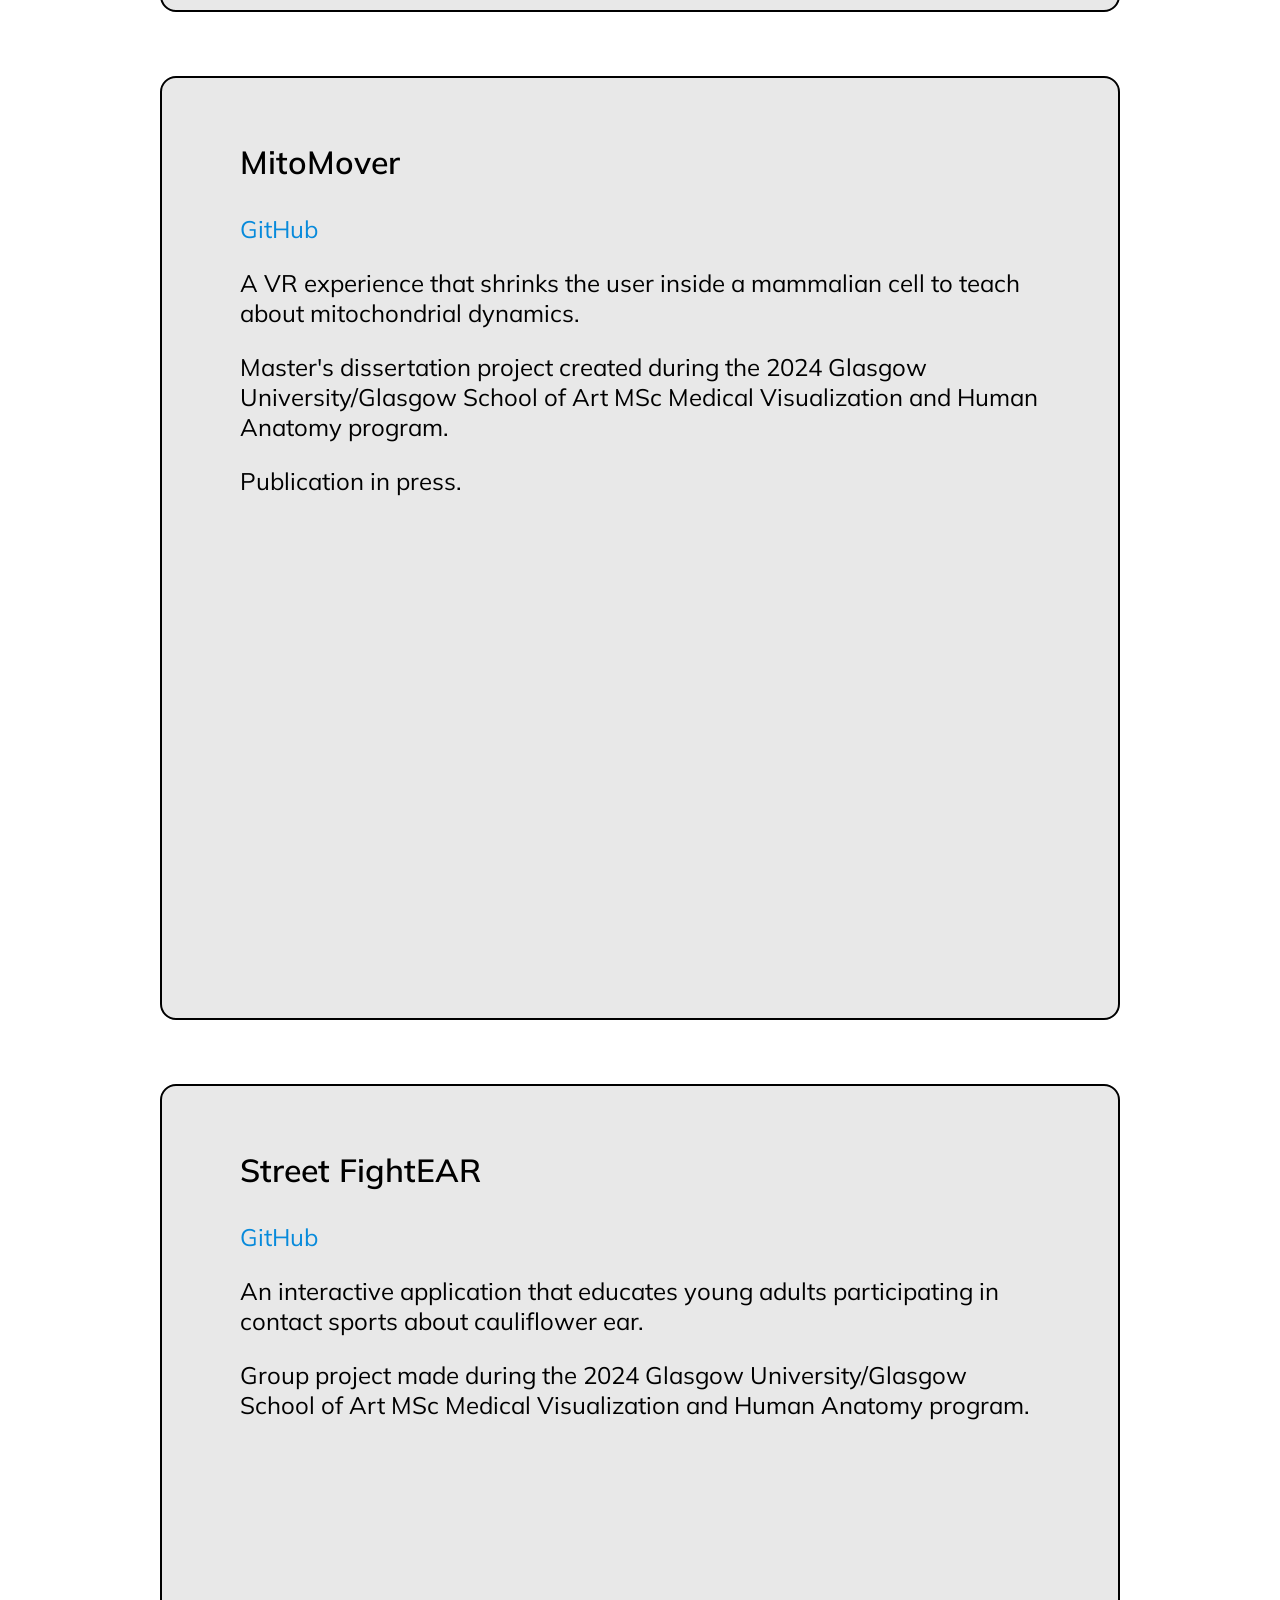
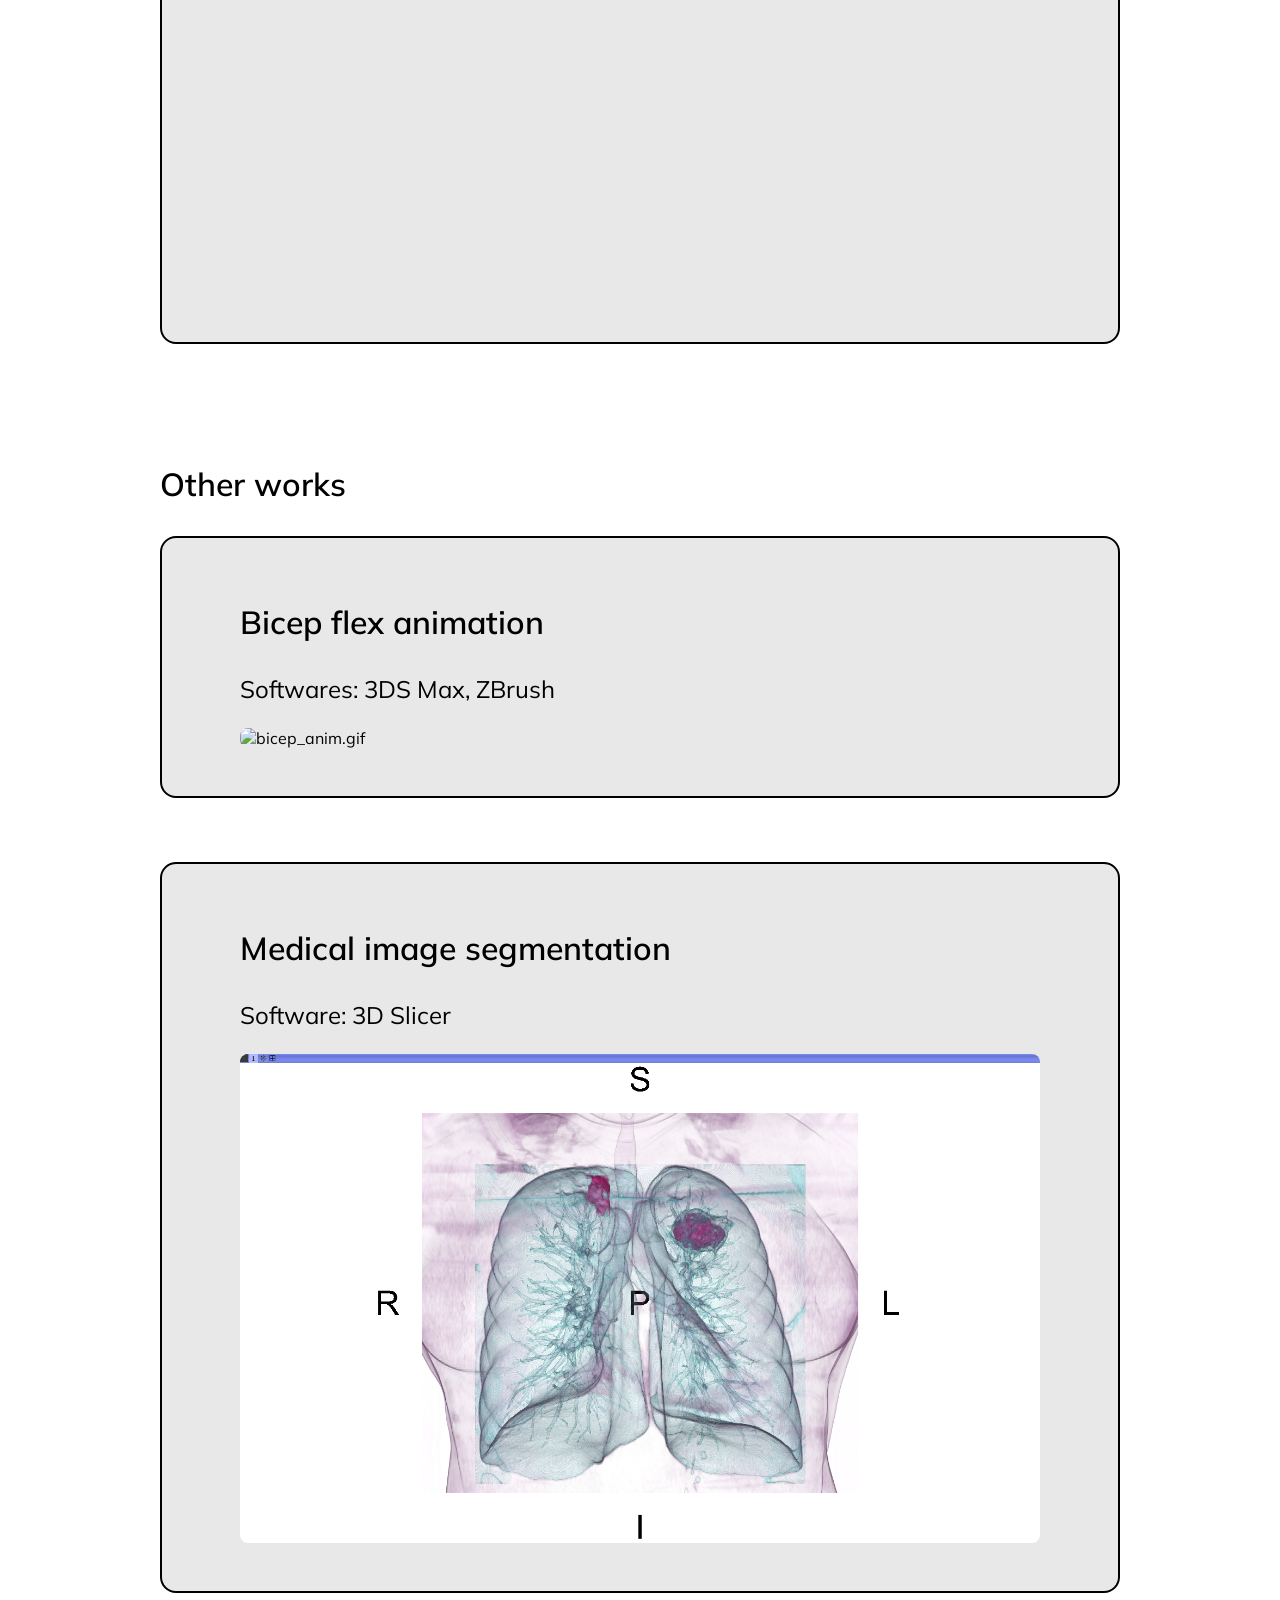
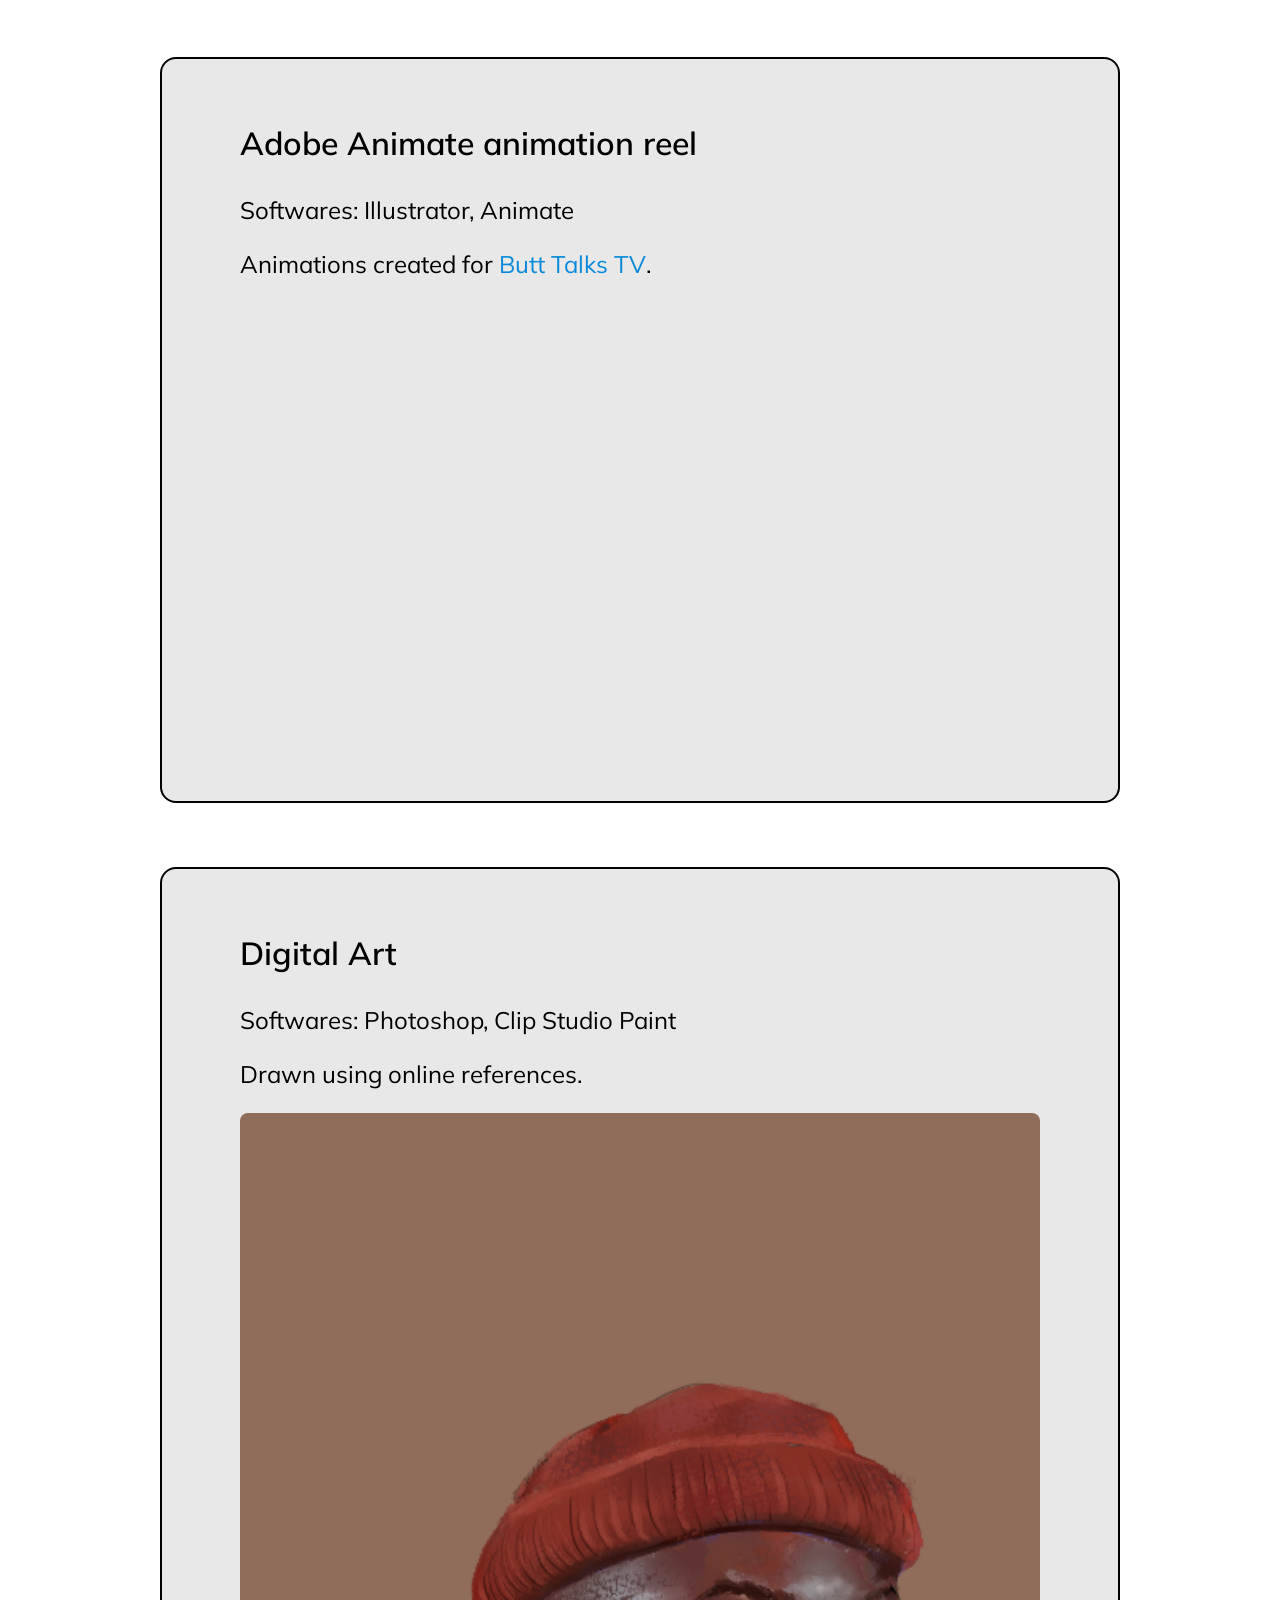
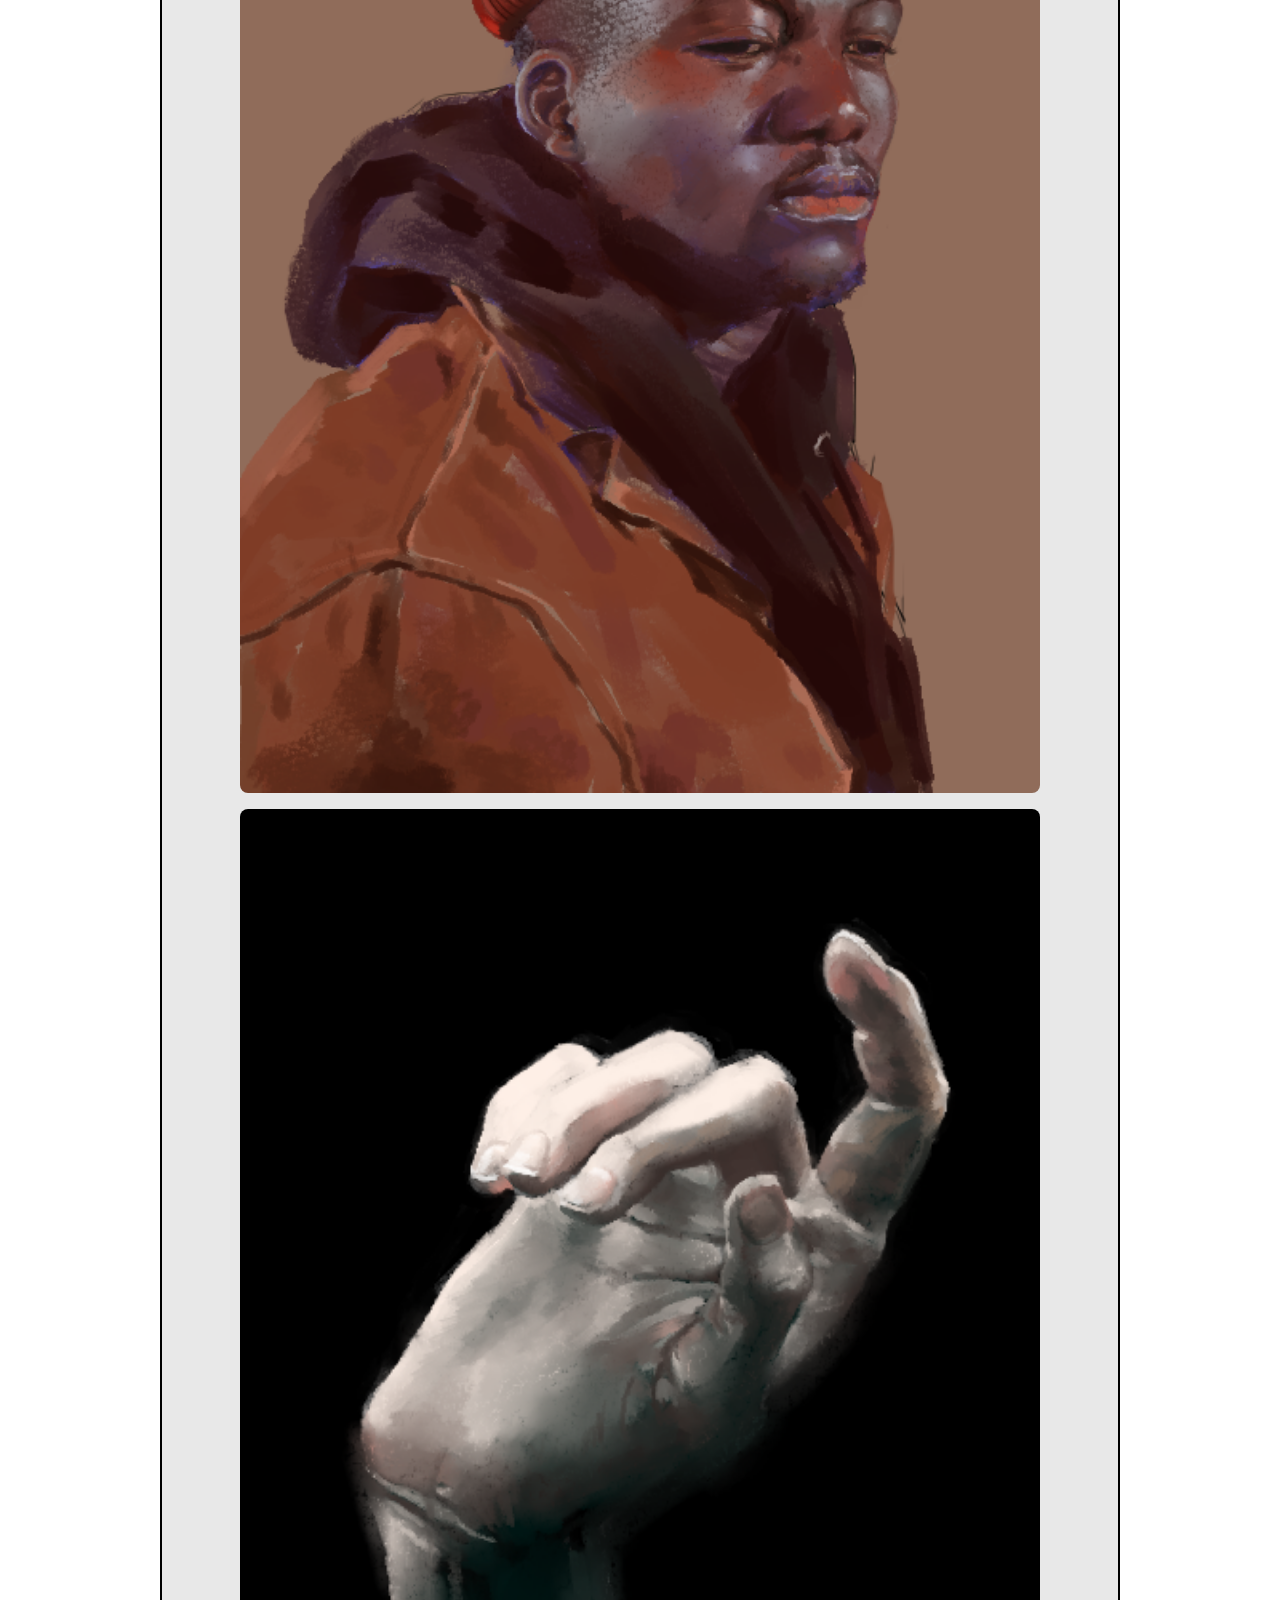
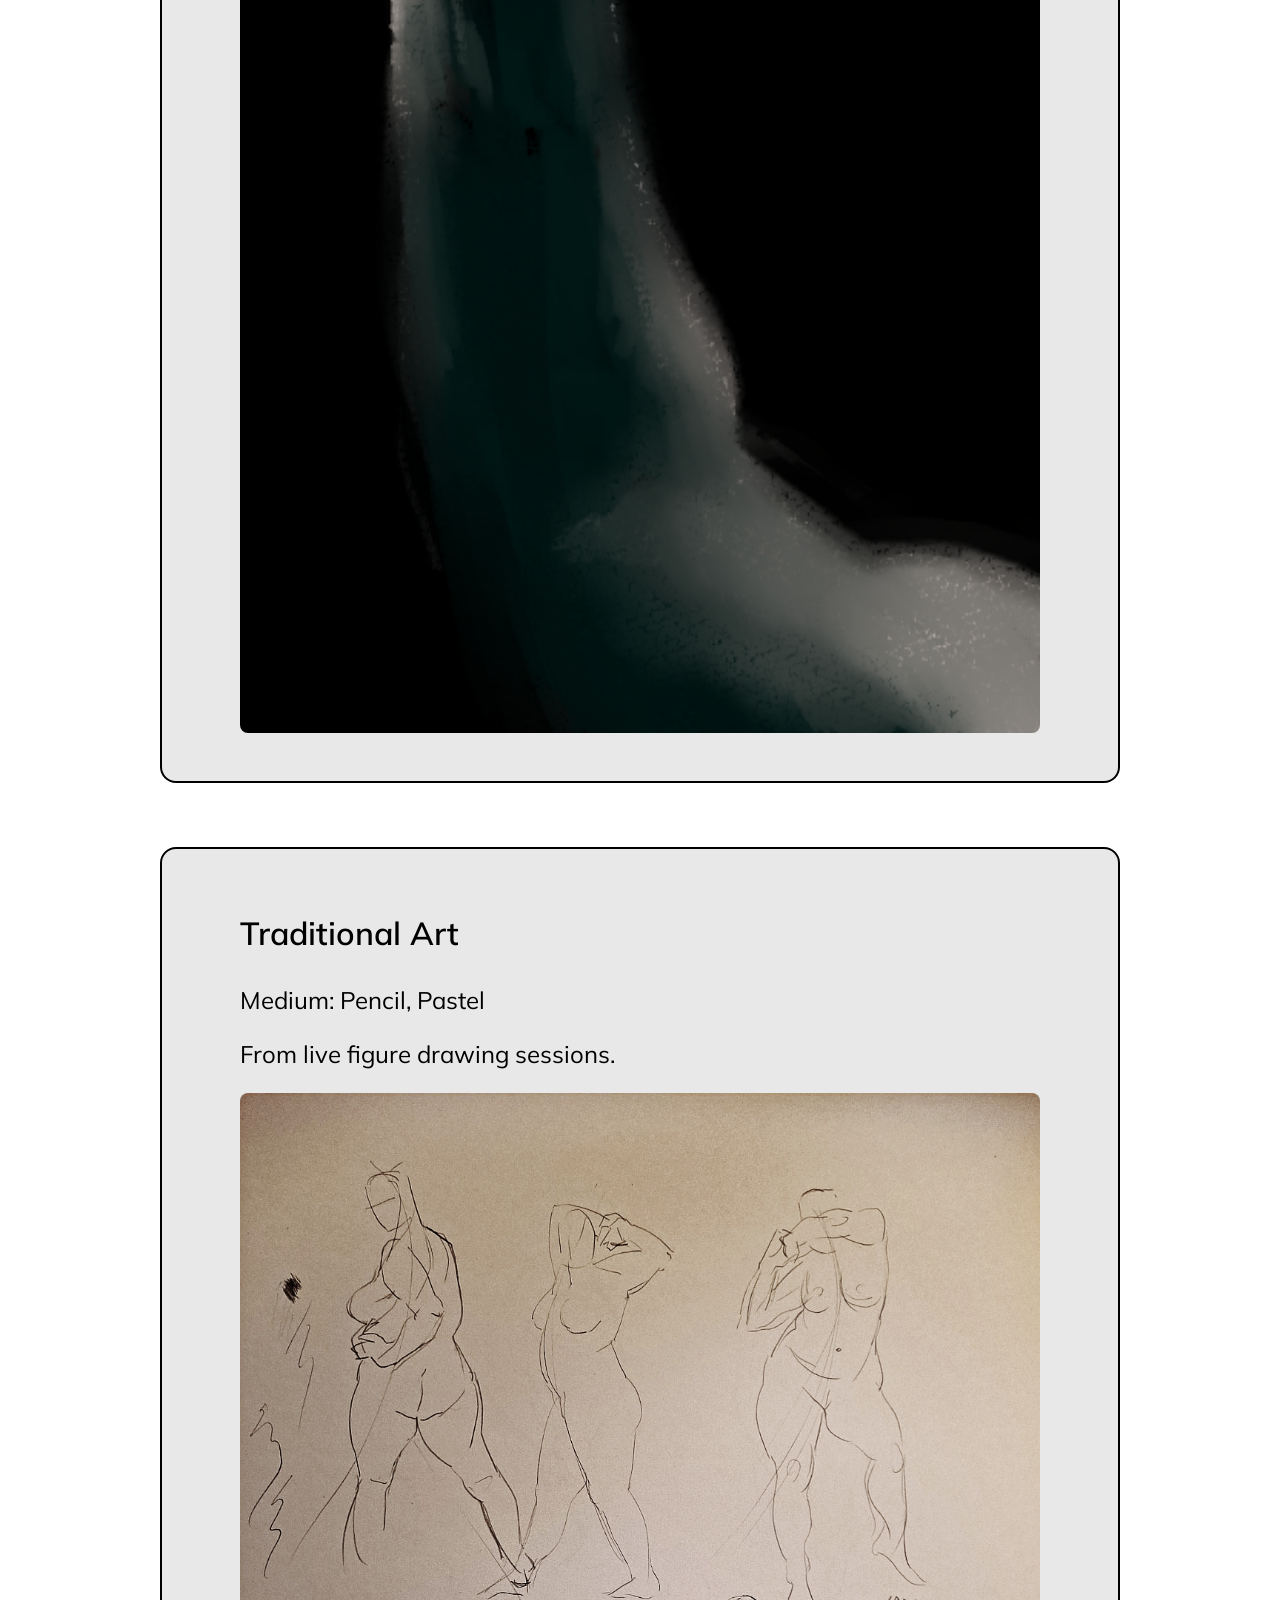
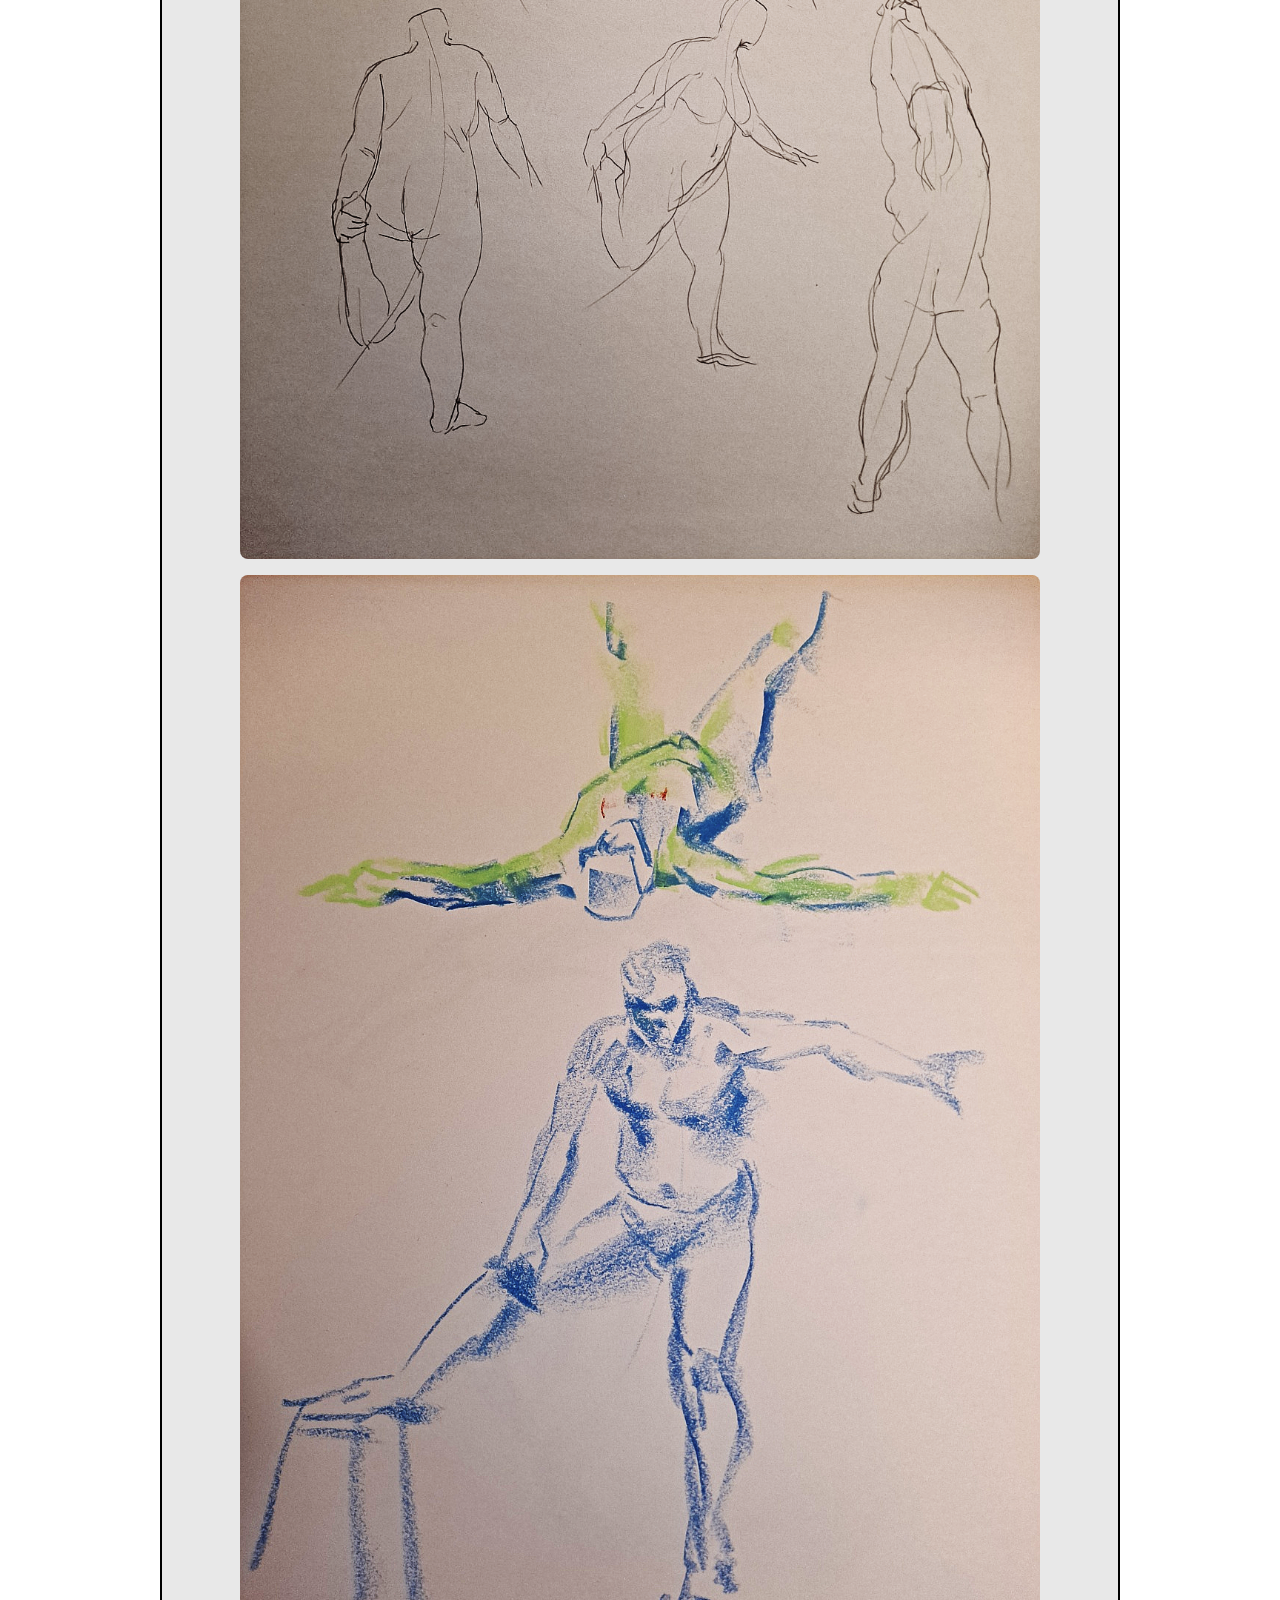
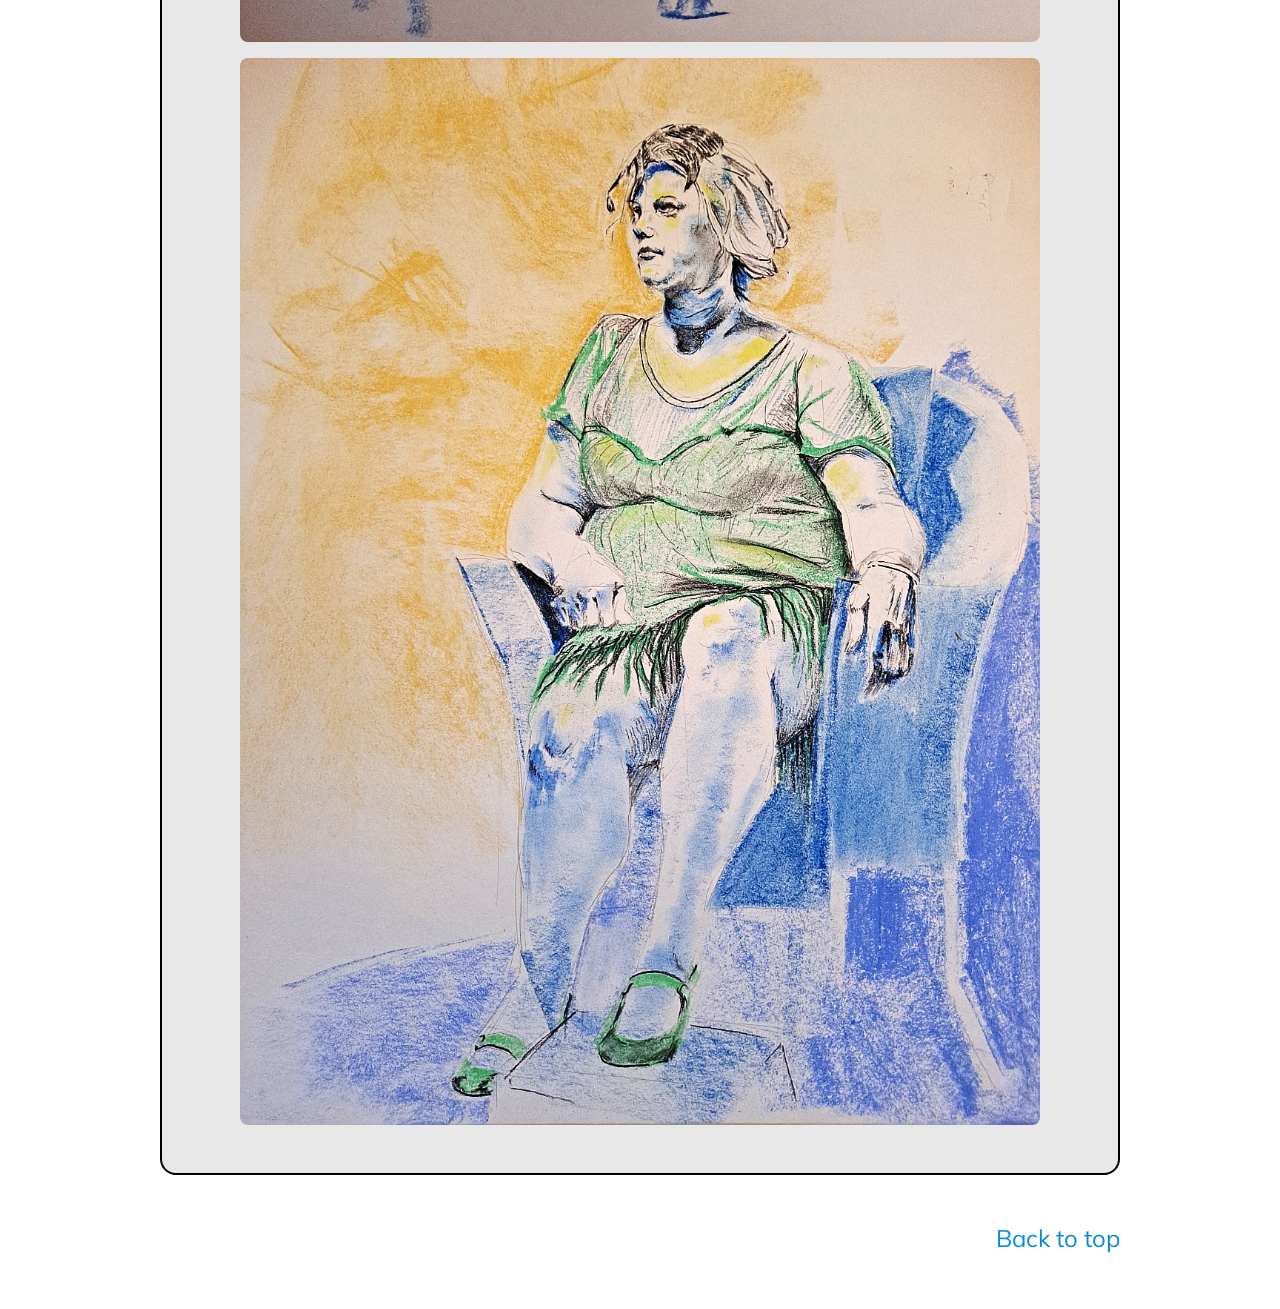
==== commit f8192392: "Update index.html" ====
--- a/index.html
+++ b/index.html
@@ -12,6 +12,7 @@
     <body>
 	<header id="top"></header>
 	<div class="wrapper">
+	
 		<p class="title">
 			<!--<img src="assets/avatar.png" alt="avatar.png" class="avatar">-->
 			Rachel Lee
@@ -26,7 +27,13 @@
 			copyToClipboard('rach.lee.arts@gmail.com')">rach.lee.arts@gmail.com</span> &#128203;
 			<span id="popup" class="popup-text" style=color:black> Copied!</span></p>
 		
+		<br><br><br><br>
+		<nav class="navigation">
+            <a href="index.html" class="medium hover-underline current-page">MEDICAL VISUALIZATION WORKS</a>
+            <a href="page2.html" class="medium hover-underline">GRAPHIC DESIGN WORKS</a>
+        </nav>
 		<br><br>
+	
 		
 		<p class="bold">Projects</p>
 		<div class="container">
@@ -102,15 +109,6 @@
 					</div>
 				</div>
 			</div>
-				
-			<div class="card">
-				<div class="content">
-					<p class="bold">Conservation poster</p>
-					<p class="medium">Softwares: Photoshop, Illustrator</p>
-					<p class="medium">Poster created for the <a href="https://montereybay.noaa.gov/" target="_blank" class="hover-underline">Monterey Bay National Marine Sanctuary</a>.</p>
-					<img src="assets/whale.png" alt="whale.png">
-				</div>
-			</div>
 
 			<div class="card">
 				<div class="content">
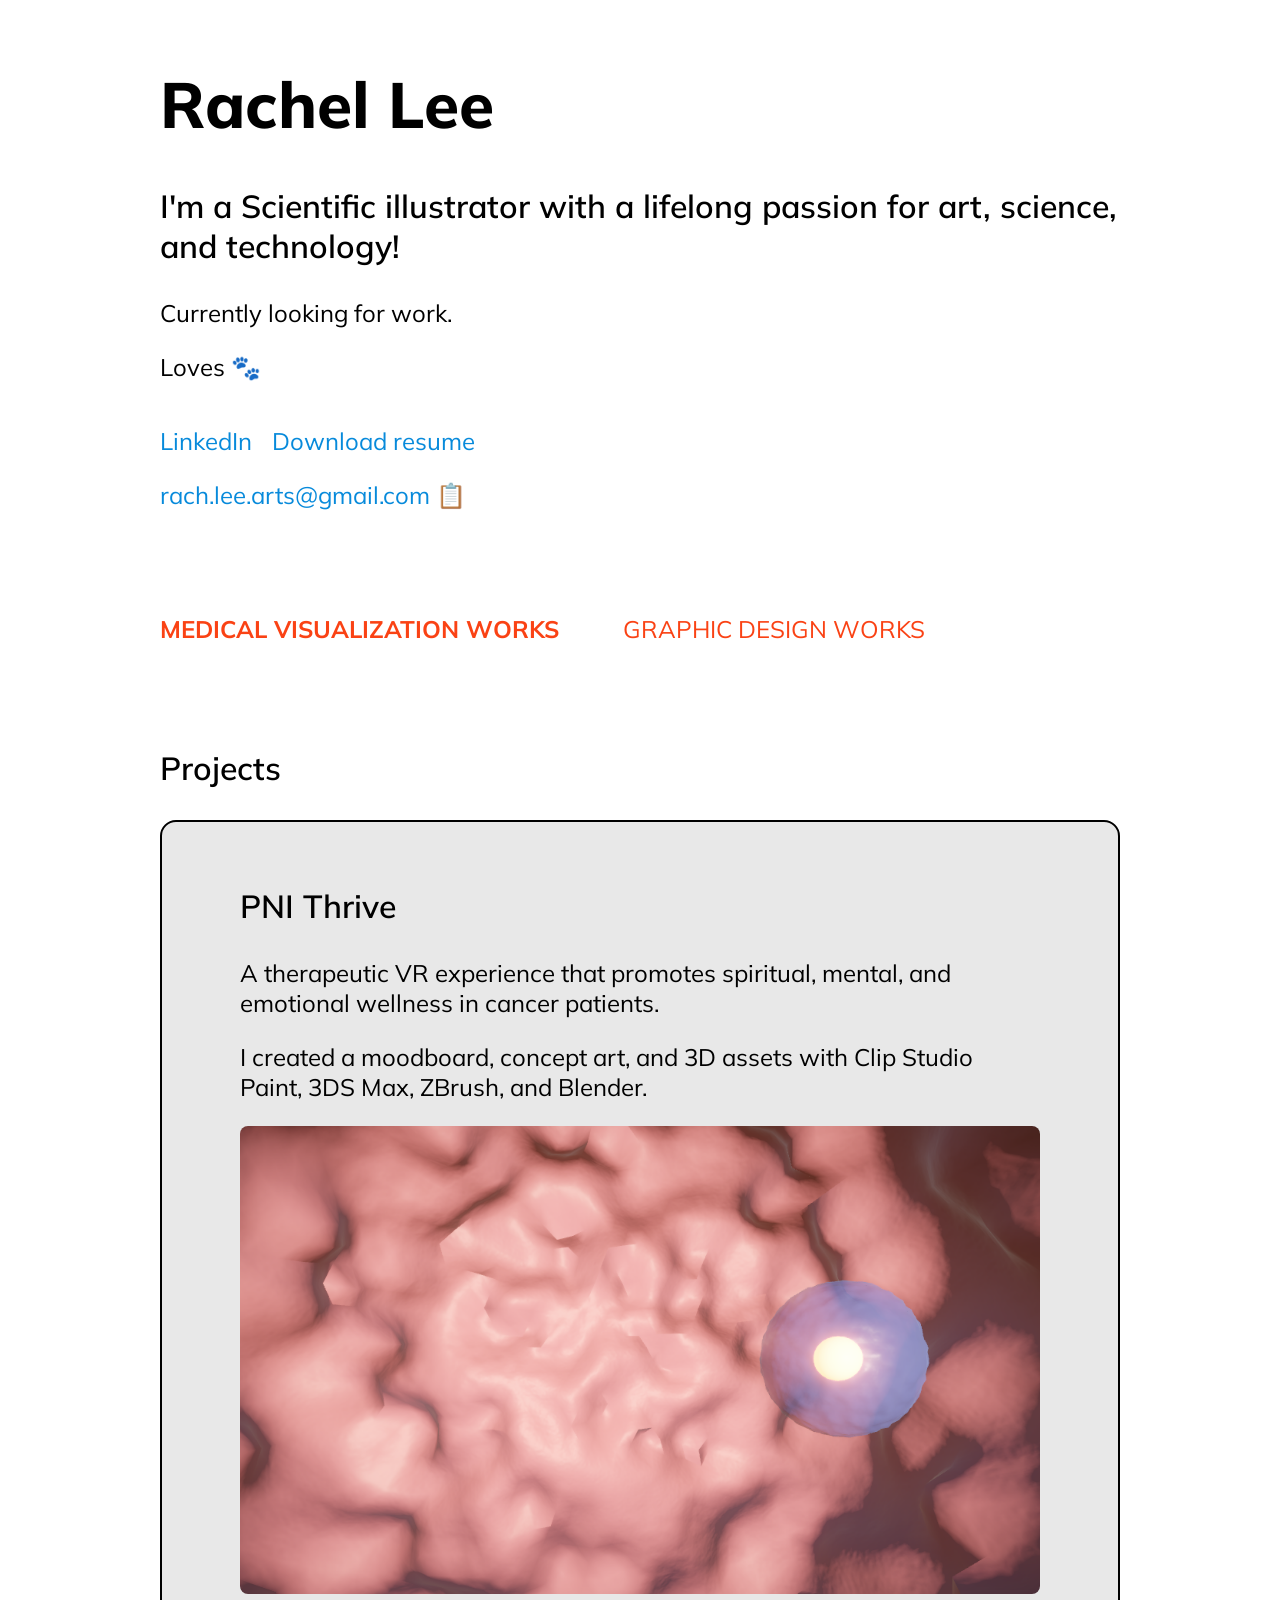
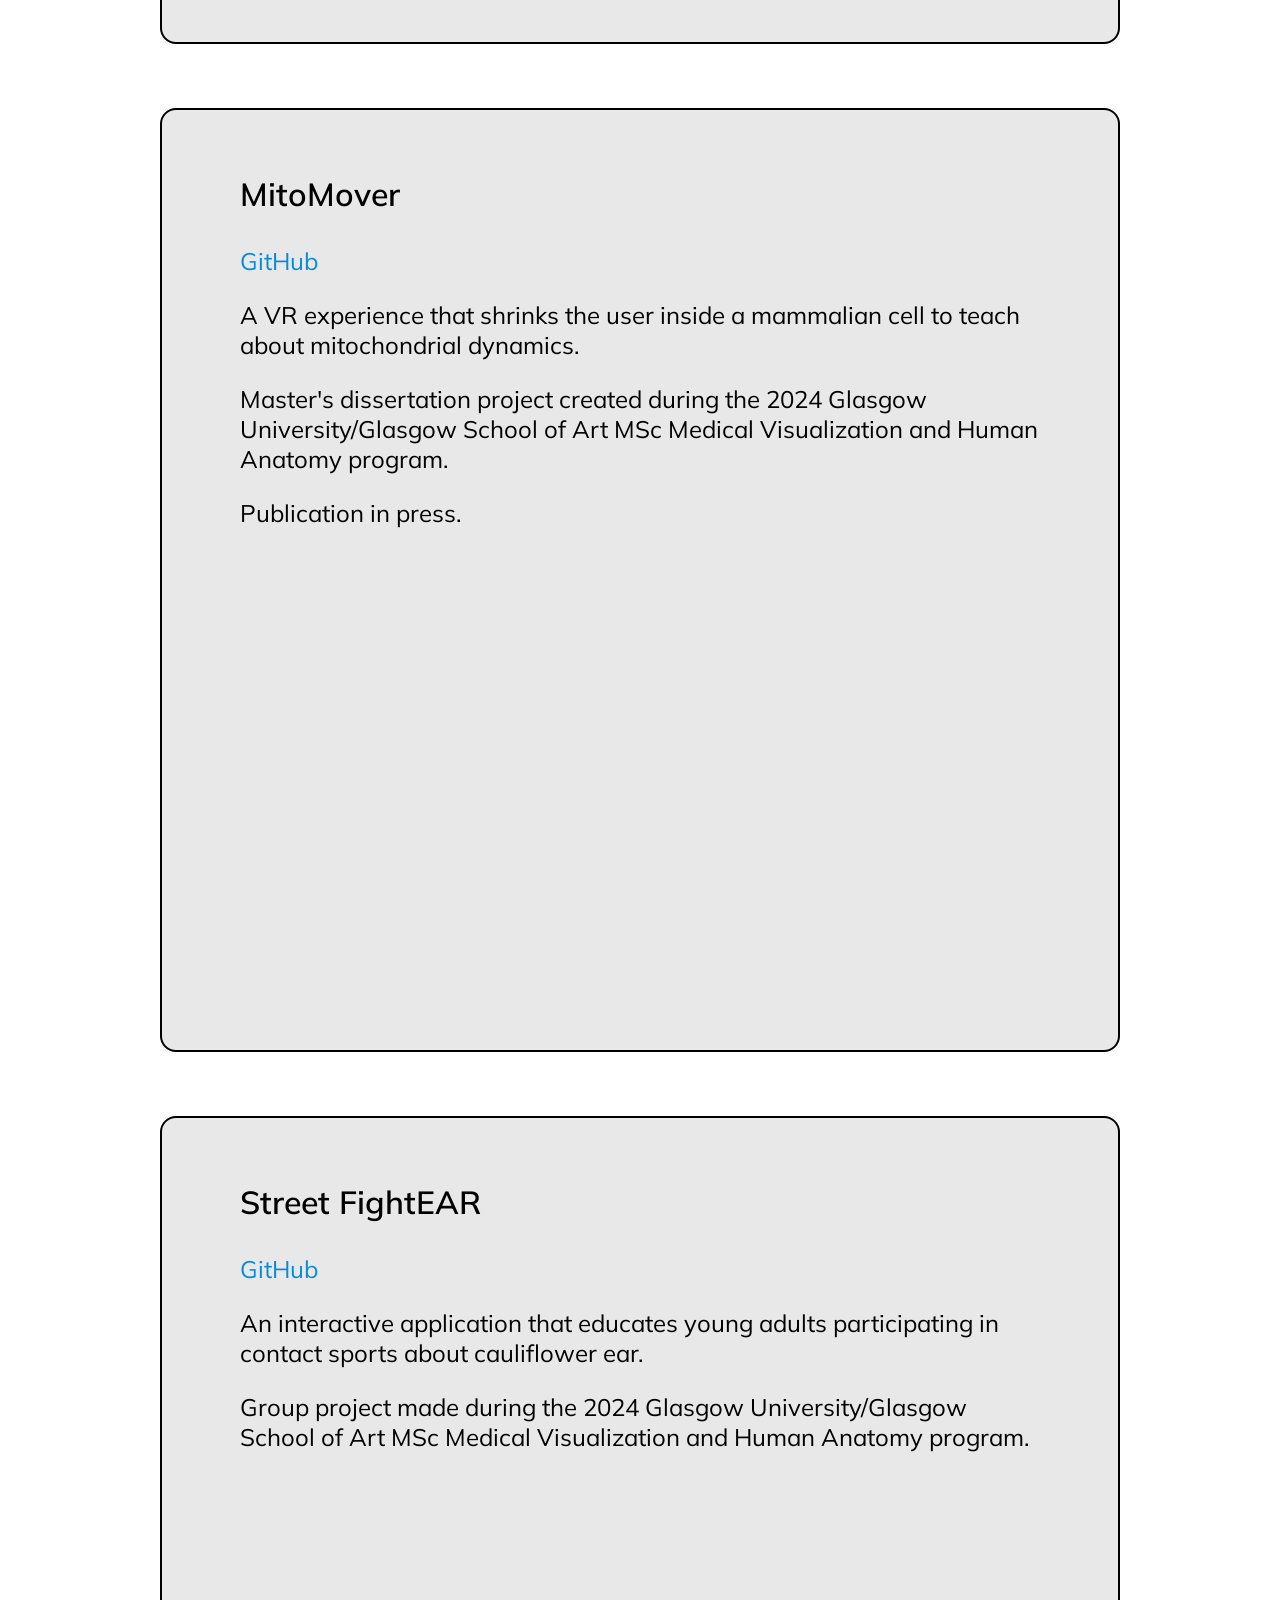
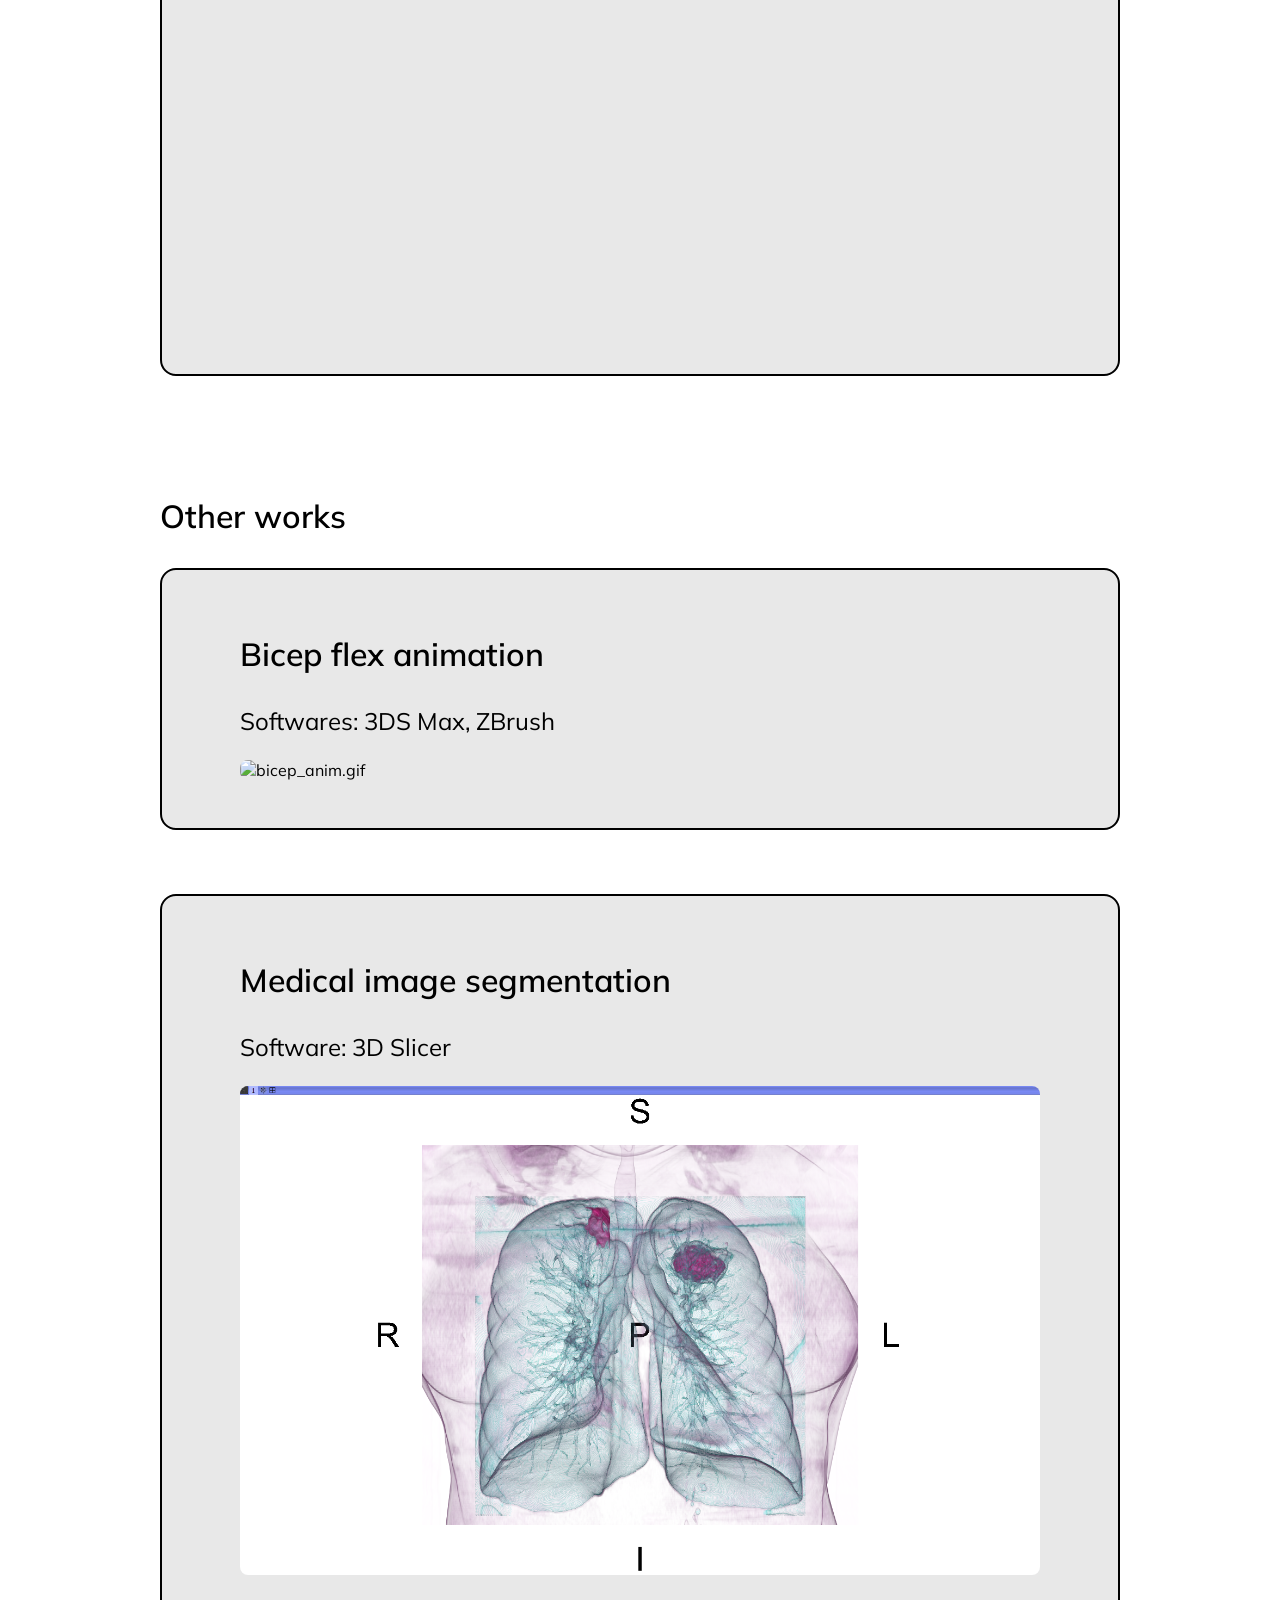
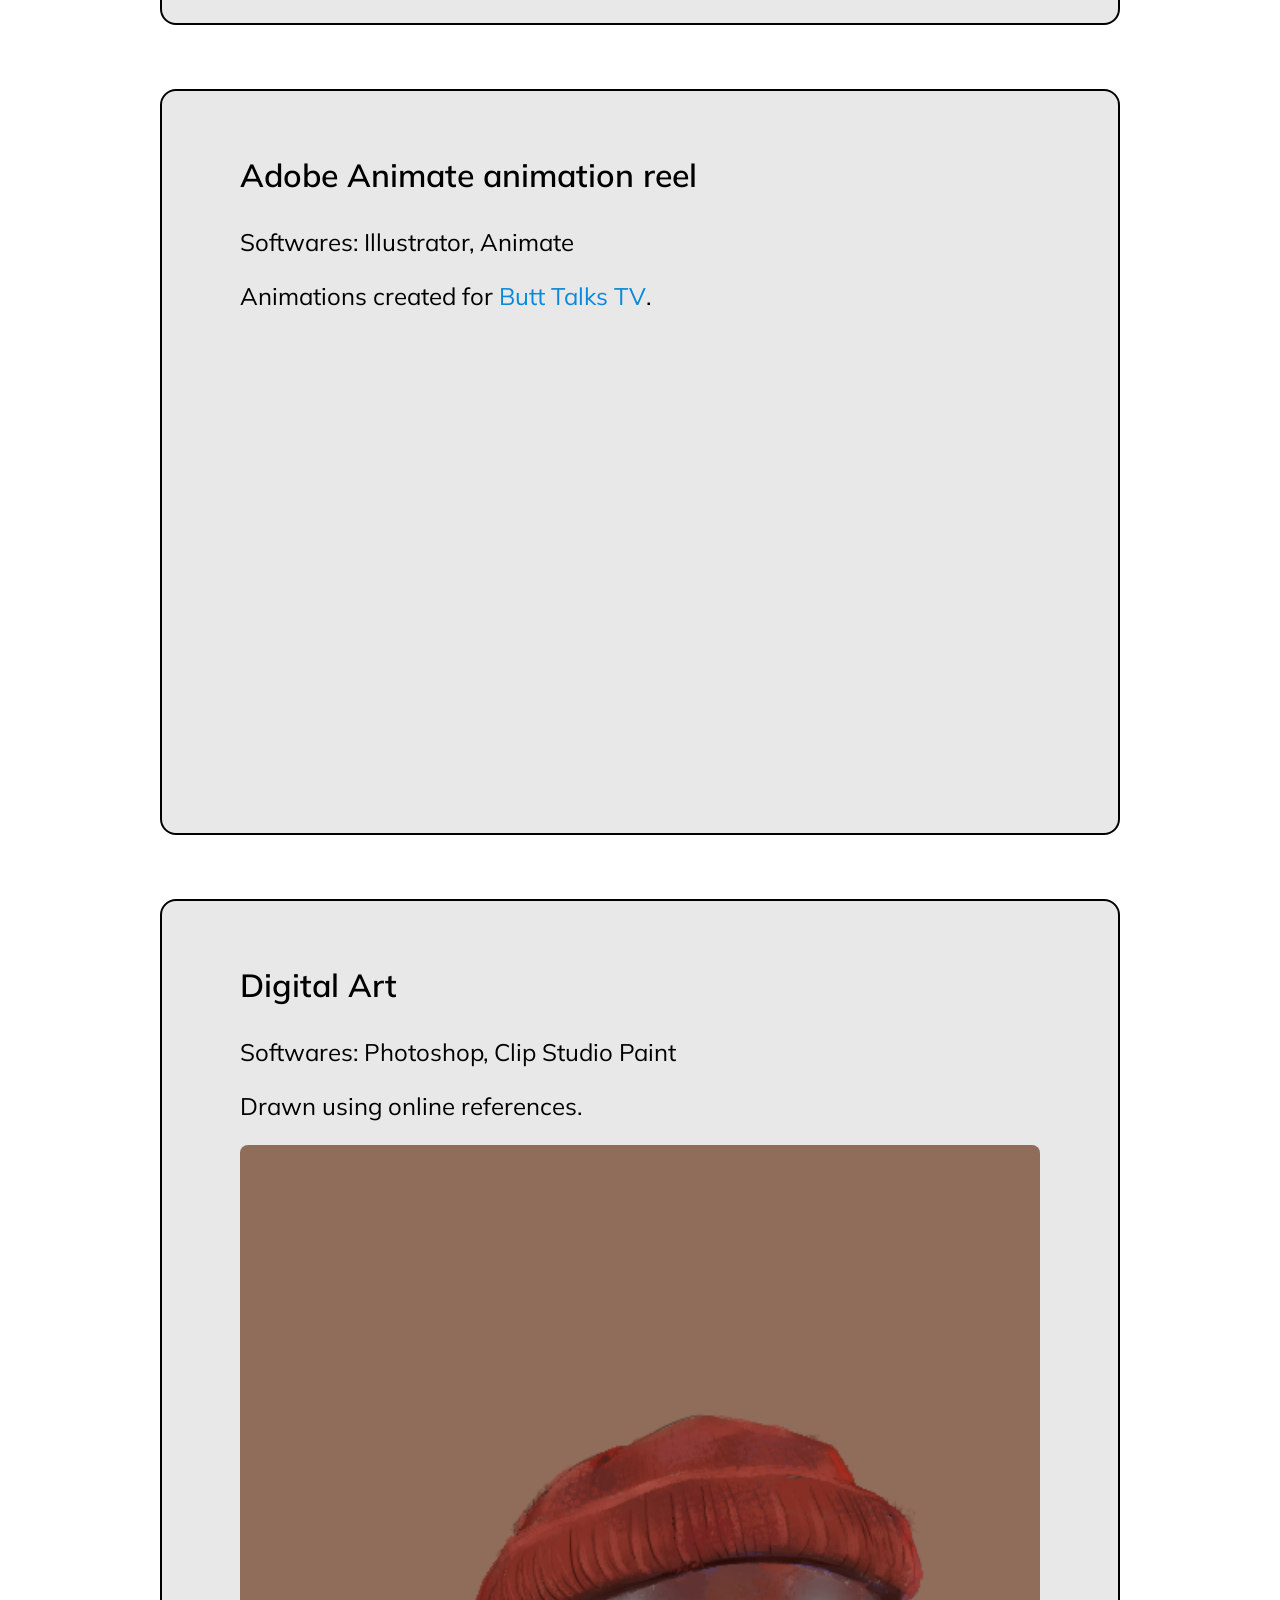
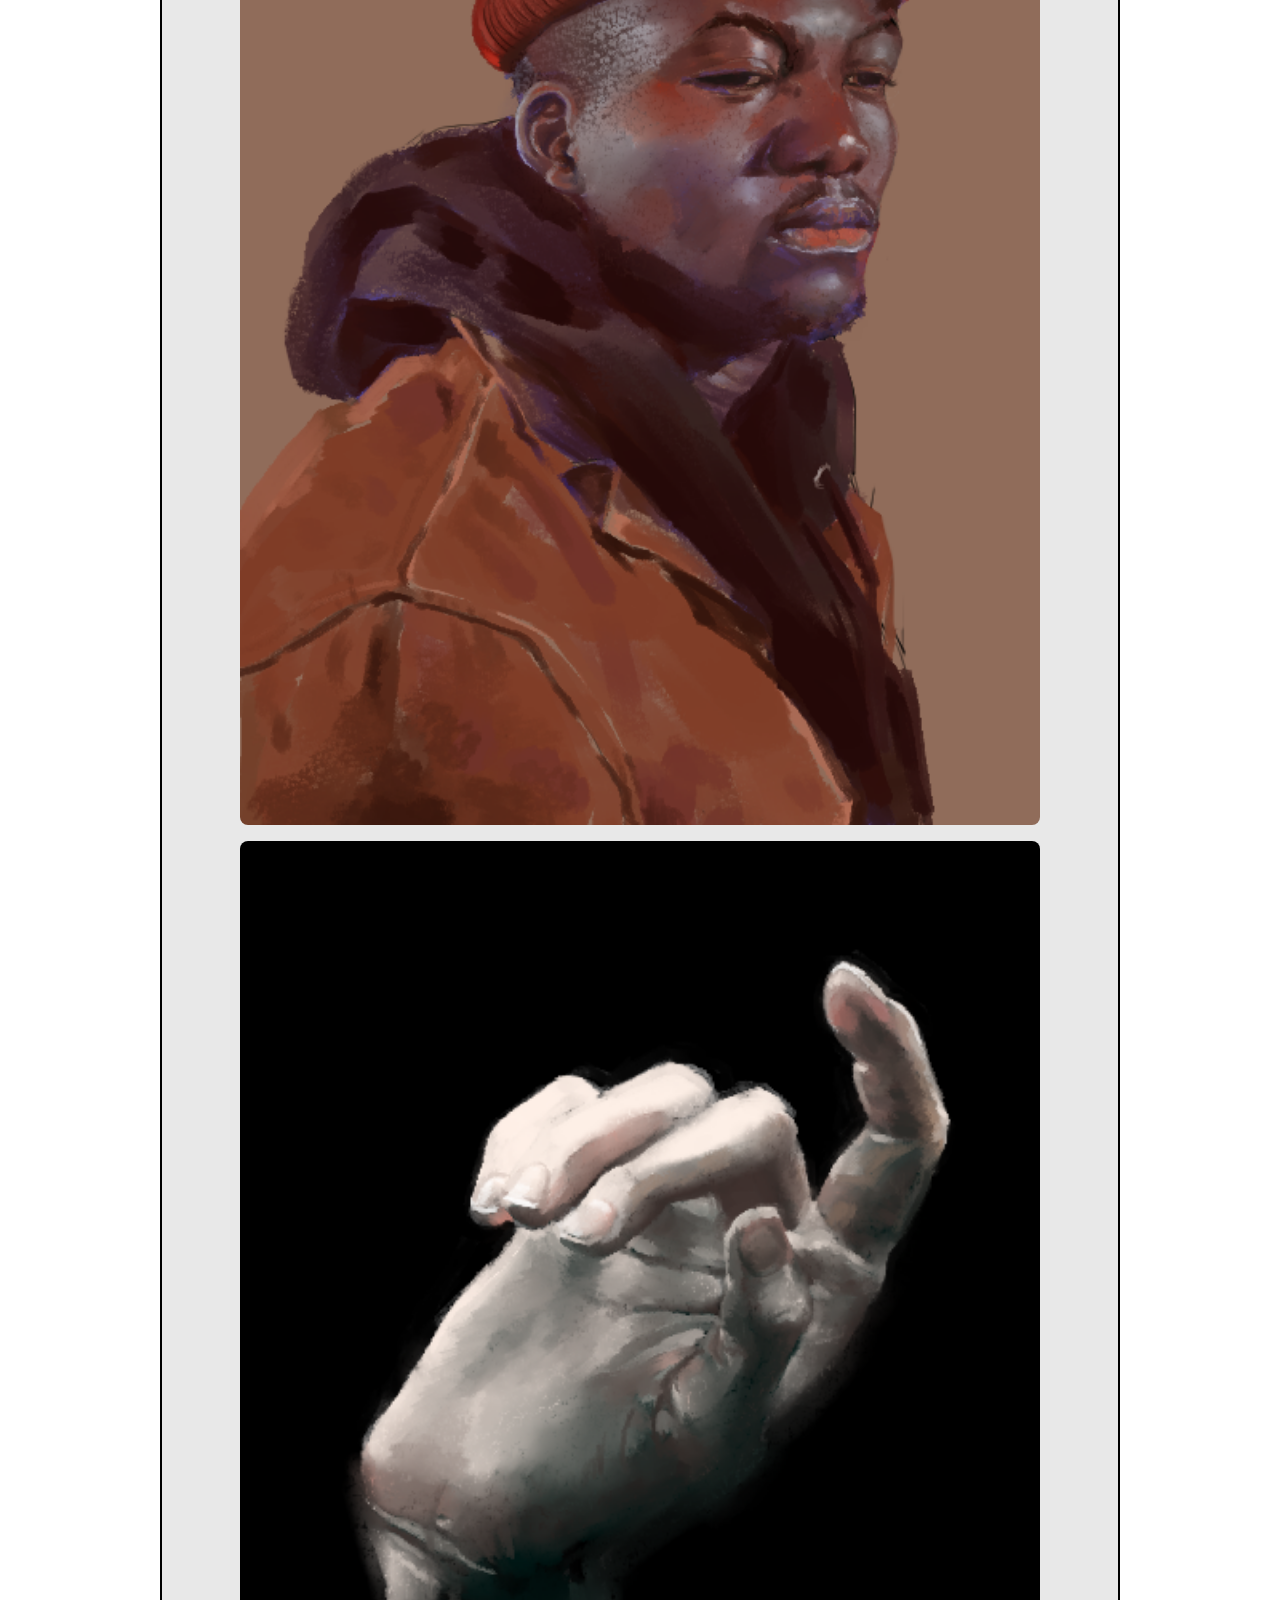
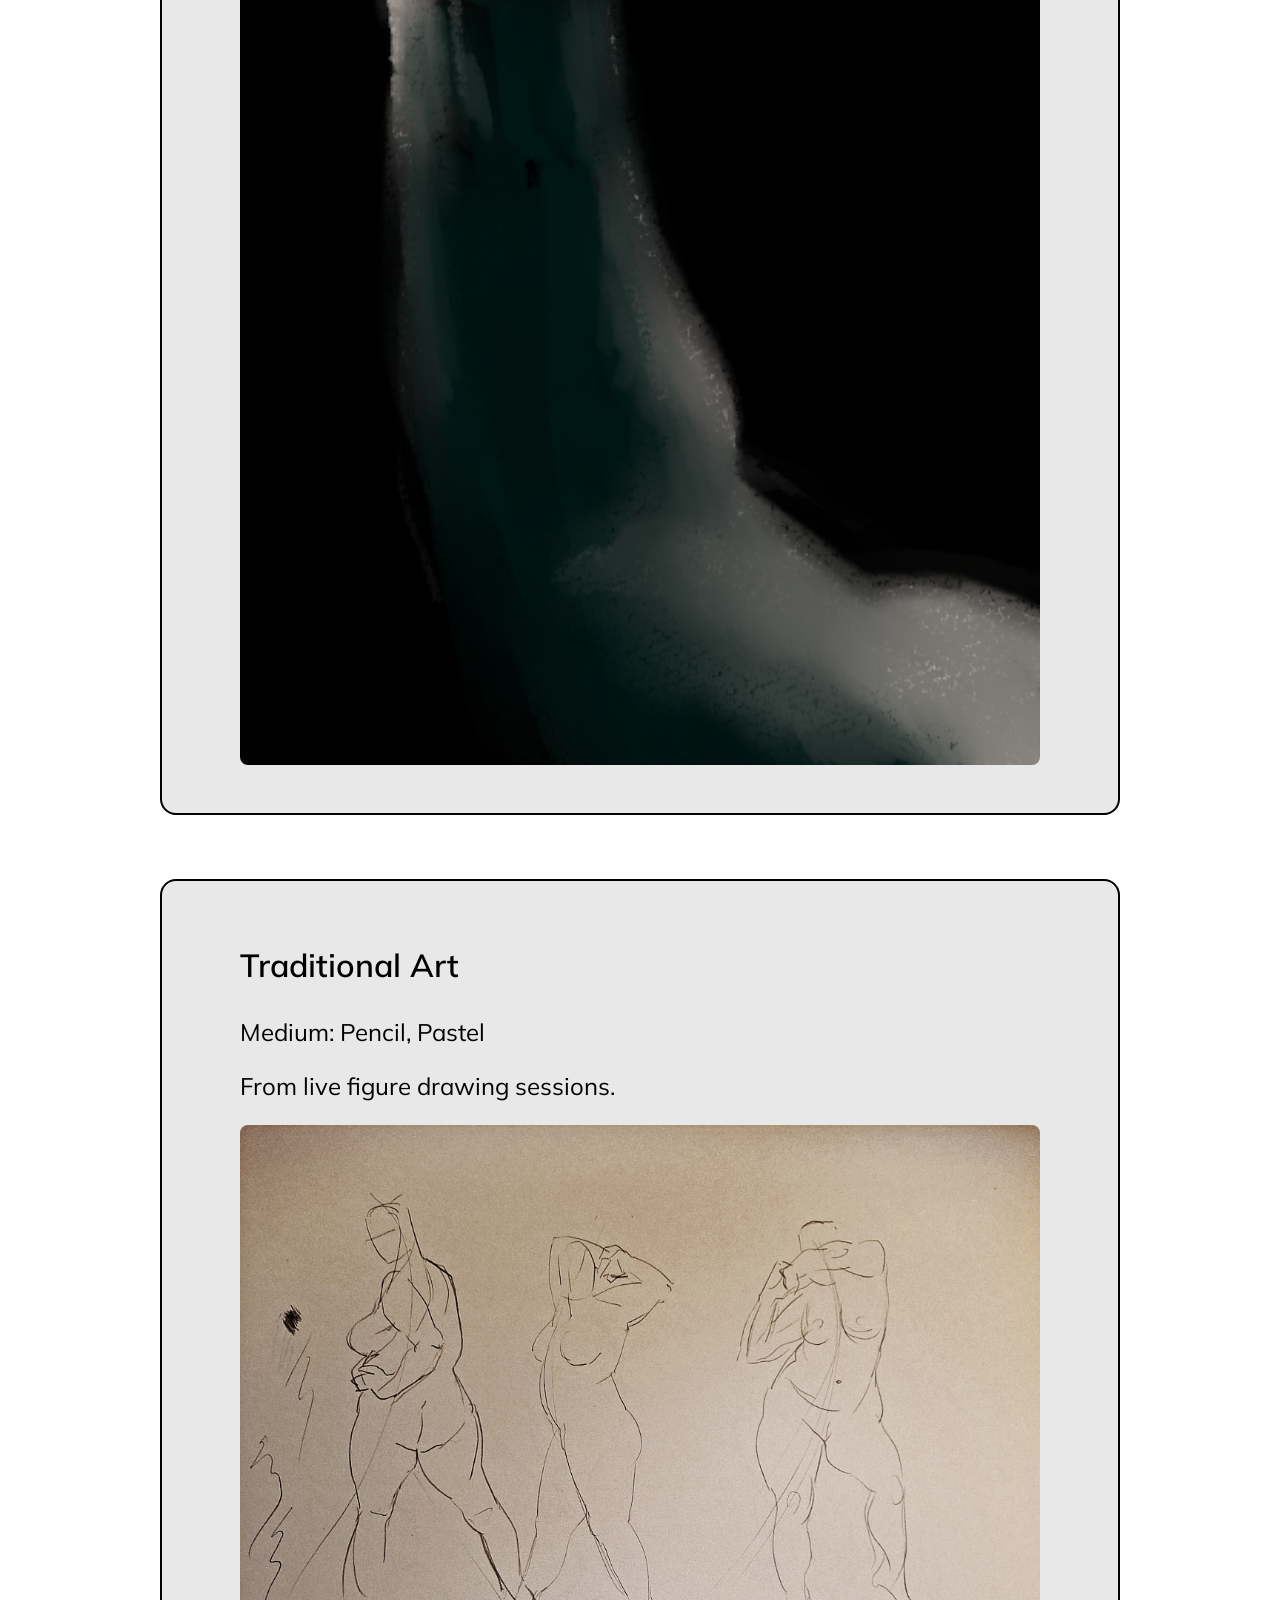
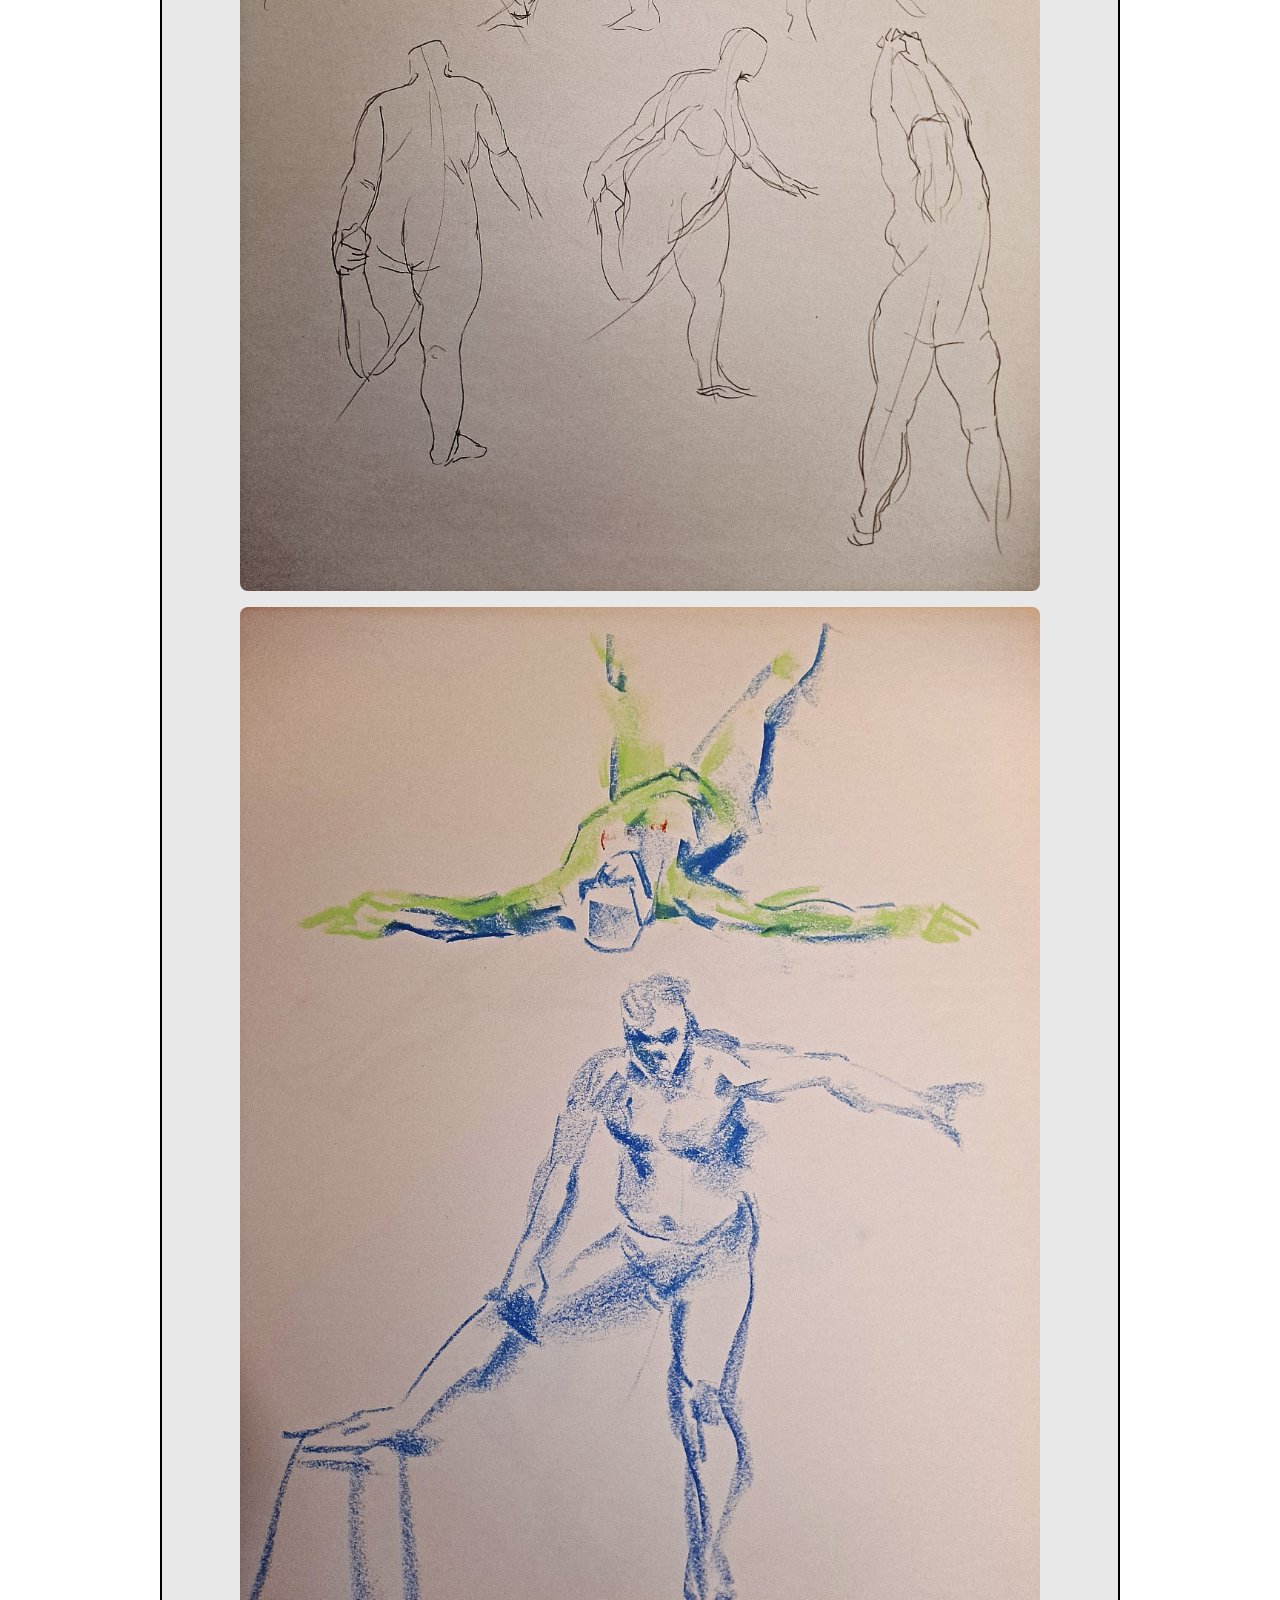
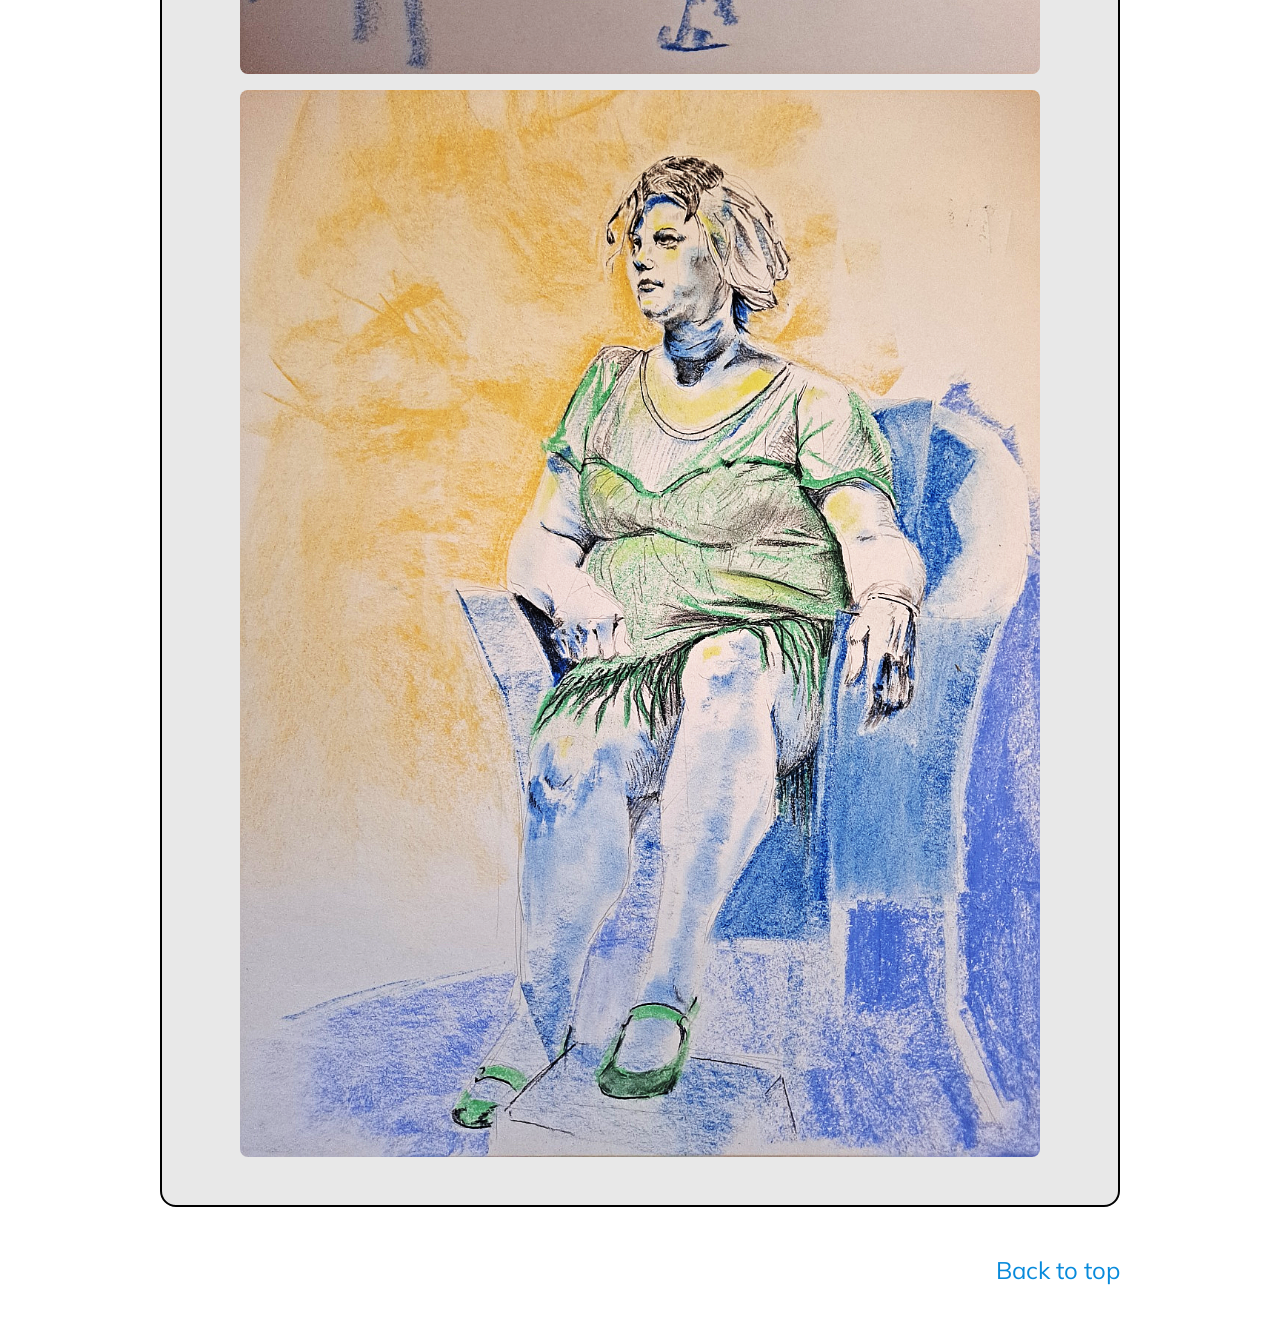
==== commit 2b4a3a09: "Update index.html" ====
--- a/index.html
+++ b/index.html
@@ -30,7 +30,7 @@
 		<br><br><br><br>
 		<nav class="navigation">
             <a href="index.html" class="medium hover-underline current-page">MEDICAL VISUALIZATION WORKS</a>
-            <a href="page2.html" class="medium hover-underline">GRAPHIC DESIGN WORKS</a>
+            <a href="graphicdesign/" class="medium hover-underline">GRAPHIC DESIGN WORKS</a>
         </nav>
 		<br><br>
 	
--- a/style.css
+++ b/style.css
@@ -150,7 +150,32 @@
     left: 0;
     width: 100%;
     height: 100%;
-    border: 0;
+	border: 0;}
+	
+.navigation {
+    display: flex;
+    gap: 4rem;
+    margin-bottom: 2rem;
+}
+
+.navigation a {
+    color: #fa4214;
+    text-decoration: none;
+}
+
+.navigation a:hover {
+	color: #fa4214;
+	text-decoration-color: #fa4214;
+}	
+
+.navigation .hover-underline::after {
+    background-color: #fa4214;
+}
+
+.navigation .current-page {
+    font-weight: bold;
+}
+	
 }
 
 
